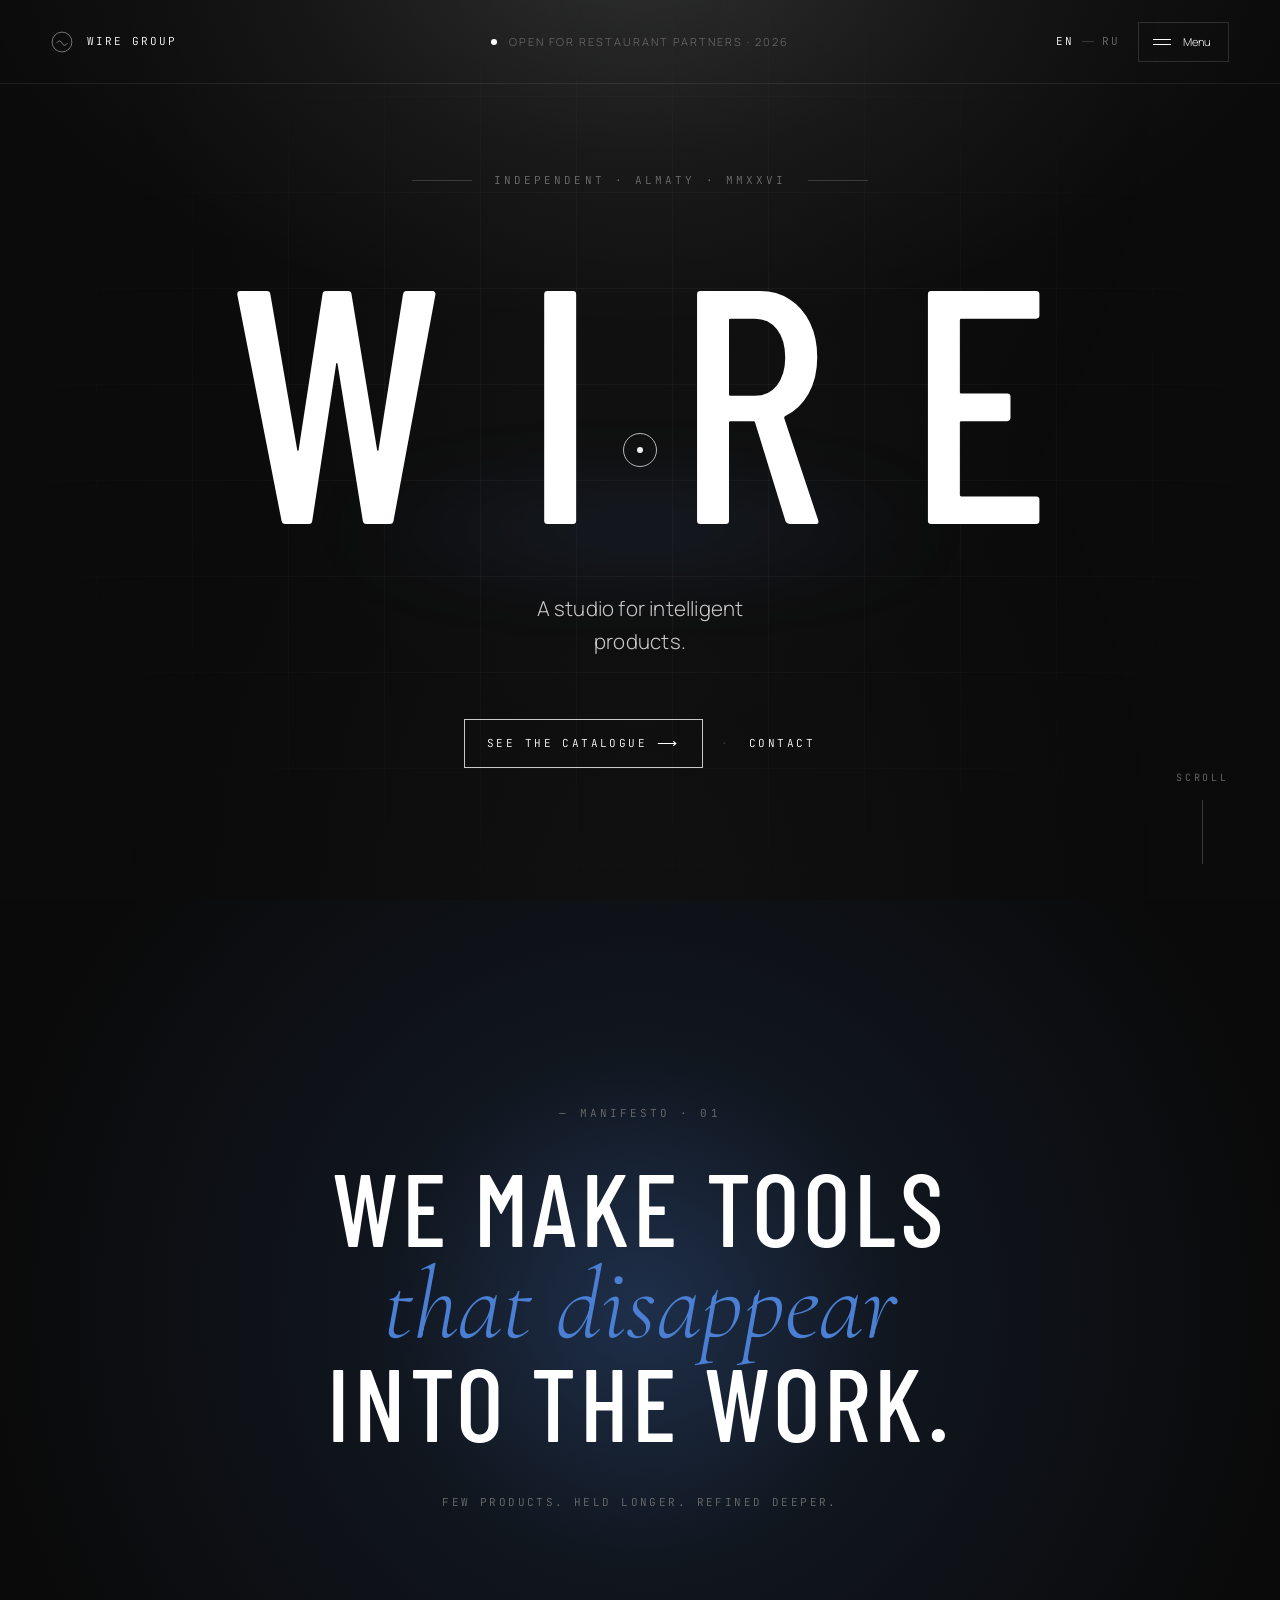
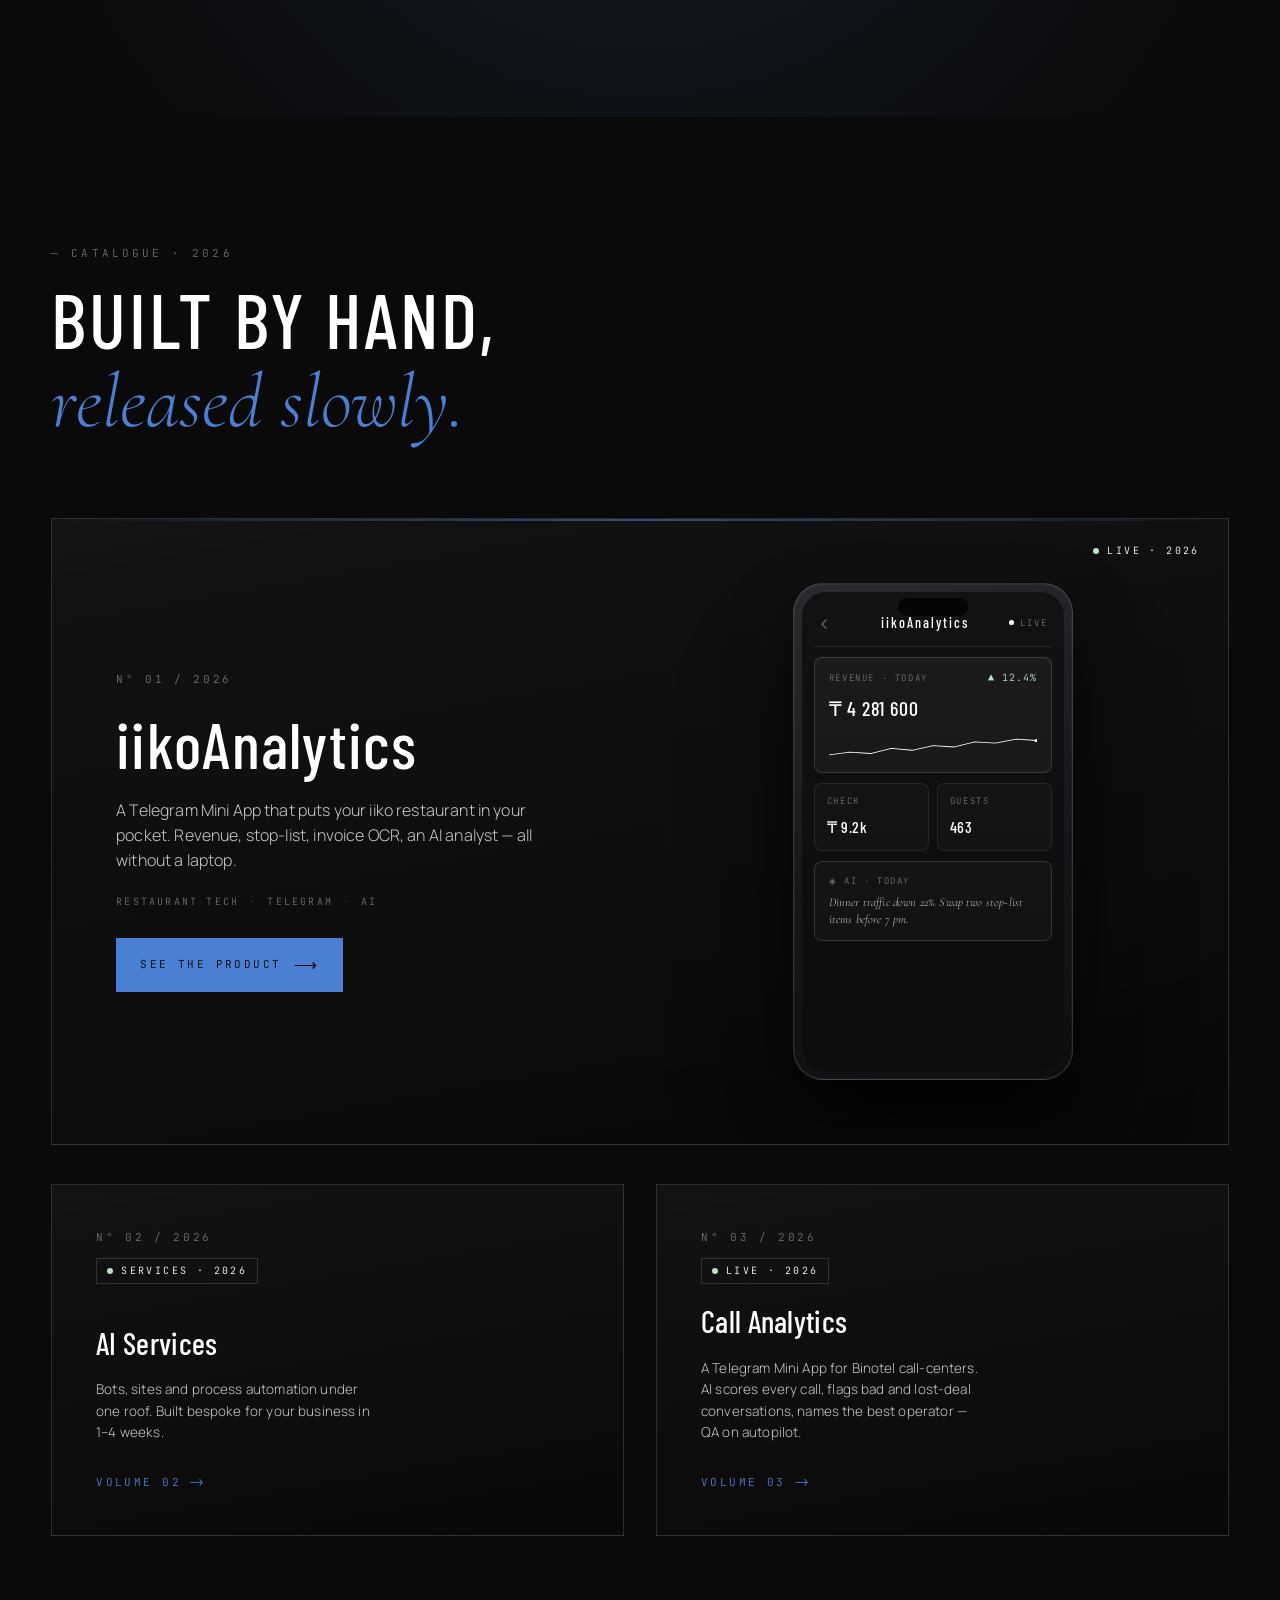
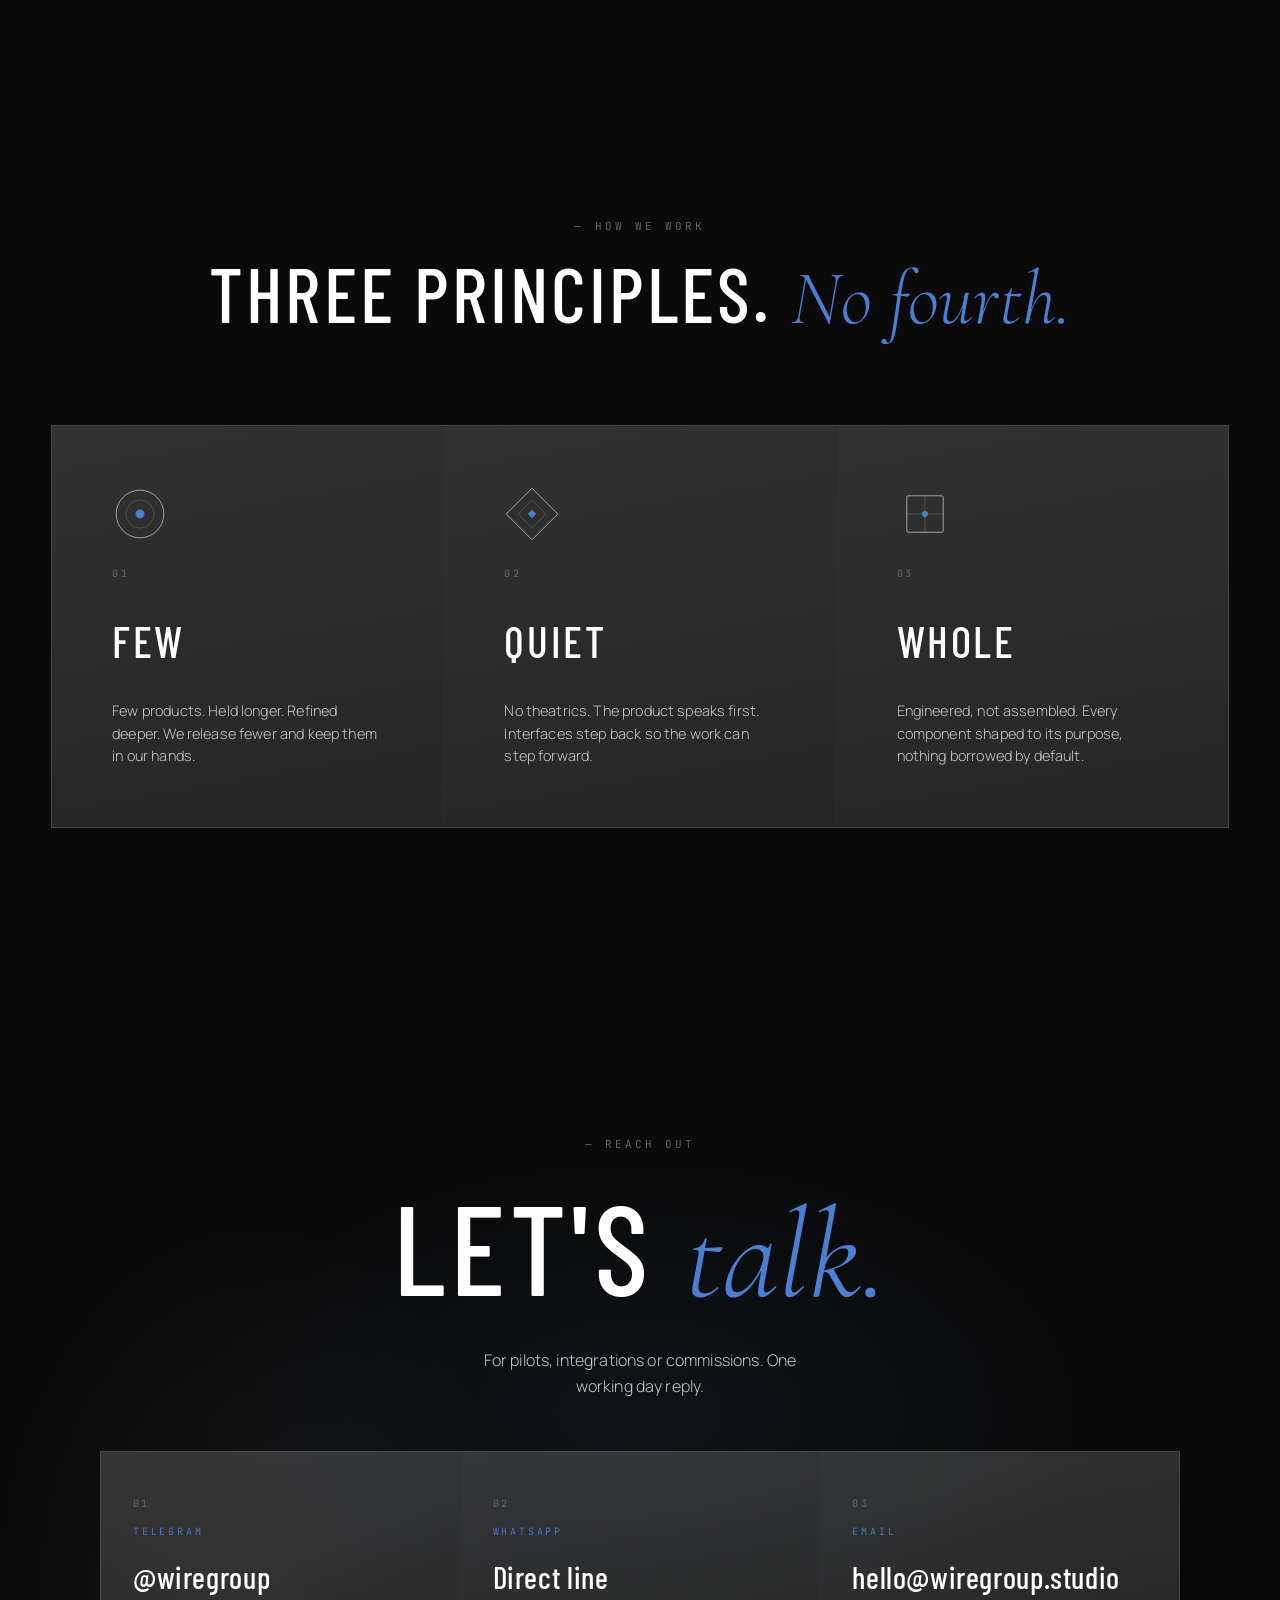
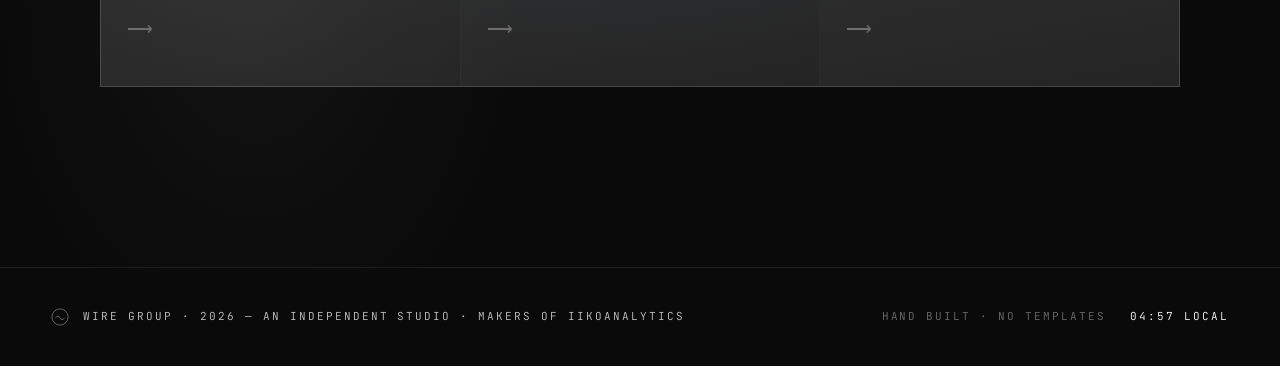
==== index.html @ cb64c936 "Initial commit: Wire Group static site" ====
<!DOCTYPE html>
<html lang="en" data-lang="en">
<head>
<meta charset="UTF-8" />
<meta name="viewport" content="width=device-width, initial-scale=1.0" />
<title>Wire Group — iikoAnalytics · Restaurant Intelligence in Telegram</title>
<meta name="description" content="iikoAnalytics by Wire Group — a Telegram Mini App that puts your iiko restaurant analytics in your pocket. Revenue, average check, stop-list, invoice OCR, and an AI analyst — without a laptop." />
<link rel="preconnect" href="https://fonts.googleapis.com" />
<link rel="preconnect" href="https://fonts.gstatic.com" crossorigin />
<link href="https://fonts.googleapis.com/css2?family=Barlow+Condensed:wght@300;400;500;600&family=Cormorant+Garamond:ital,wght@0,300;0,400;1,300;1,400&family=Manrope:wght@200;300;400;500;600&family=JetBrains+Mono:wght@300;400&display=swap" rel="stylesheet" />
<link rel="stylesheet" href="style.css" />
</head>
<body class="page-home">

<!-- Custom cursor -->
<div class="cursor-ring" id="cursorRing" aria-hidden="true"></div>
<div class="cursor-dot" id="cursorDot" aria-hidden="true"></div>

<!-- Top bar -->
<header class="topbar">
  <a href="#hero" class="topbar-mark" data-cursor="link" aria-label="Wire Group home">
    <span class="topbar-mark-symbol">
      <svg viewBox="0 0 40 40" aria-hidden="true">
        <circle cx="20" cy="20" r="18" />
        <path d="M10 22 Q 16 14 20 22 T 30 22" />
      </svg>
    </span>
    <span class="topbar-mark-text">WIRE&nbsp;GROUP</span>
  </a>

  <nav class="topbar-nav">
    <span class="topbar-nav-status">
      <span class="topbar-dot"></span>
      <span data-i18n="status">Available for select work · 2026</span>
    </span>
  </nav>

  <div class="topbar-actions">
    <button class="lang-toggle" id="langToggle" data-cursor="link" aria-label="Toggle language">
      <span class="lang-current">EN</span>
      <span class="lang-divider"></span>
      <span class="lang-other">RU</span>
    </button>
    <button class="menu-button" id="menuOpen" data-cursor="link" aria-label="Open menu">
      <span class="menu-button-lines"><span></span><span></span></span>
      <span class="menu-button-label" data-i18n="menu">Menu</span>
    </button>
  </div>
</header>

<!-- Menu overlay -->
<div class="menu" id="menu" aria-hidden="true">
  <div class="menu-inner">
    <div class="menu-top">
      <span class="menu-eyebrow" data-i18n="menu-eyebrow">Navigation — Wire Group</span>
      <button class="menu-close" id="menuClose" data-cursor="link" aria-label="Close menu">
        <span class="menu-close-x"><span></span><span></span></span>
        <span data-i18n="close">Close</span>
      </button>
    </div>

    <nav class="menu-list">
      <a href="#hero" class="menu-item" data-cursor="link" data-menu-link>
        <span class="menu-index">01</span>
        <span class="menu-label" data-i18n="nav-home">Home</span>
        <span class="menu-arrow">→</span>
      </a>
      <a href="#catalogue" class="menu-item" data-cursor="link" data-menu-link>
        <span class="menu-index">02</span>
        <span class="menu-label" data-i18n="nav-catalog">Catalogue</span>
        <span class="menu-arrow">→</span>
      </a>
      <a href="#contact" class="menu-item" data-cursor="link" data-menu-link>
        <span class="menu-index">03</span>
        <span class="menu-label" data-i18n="nav-contact">Contact</span>
        <span class="menu-arrow">→</span>
      </a>
    </nav>

    <div class="menu-foot">
      <div class="menu-foot-block">
        <span class="menu-foot-label" data-i18n="direct">Direct</span>
        <a href="mailto:hello@wiregroup.studio" data-cursor="link">hello@wiregroup.studio</a>
      </div>
      <div class="menu-foot-block">
        <span class="menu-foot-label" data-i18n="channels">Channels</span>
        <div class="menu-foot-links">
          <a href="https://t.me/wiregroup" target="_blank" rel="noopener" data-cursor="link">Telegram</a>
          <a href="https://wa.me/00000000000" target="_blank" rel="noopener" data-cursor="link">WhatsApp</a>
        </div>
      </div>
      <div class="menu-foot-block">
        <span class="menu-foot-label" data-i18n="meridian">Meridian</span>
        <span class="menu-clock" id="menuClock">— : — : —</span>
      </div>
    </div>
  </div>
</div>

<main>

<!-- ========== HERO — brand statement, minimal ========== -->
<section class="brand-hero" id="hero">
  <div class="hero-atmosphere" aria-hidden="true"></div>
  <div class="hero-grid-overlay" aria-hidden="true"></div>

  <div class="brand-hero-inner">
    <span class="brand-eyebrow mono">
      <span class="brand-eyebrow-rule"></span>
      <span data-i18n="brand-eyebrow">Independent · Almaty · MMXXVI</span>
      <span class="brand-eyebrow-rule"></span>
    </span>

    <div class="brand-wordmark-stage" id="brandStage">
      <h1 class="brand-wordmark">
        <span class="letter">W</span><span class="letter">I</span><span class="letter">R</span><span class="letter">E</span>
      </h1>
    </div>

    <p class="brand-tagline" data-i18n="brand-tagline">
      <span class="serif-italic">A studio</span> for intelligent products.
    </p>

    <div class="brand-meta mono">
      <a href="#catalogue" class="brand-meta-cta" data-cursor="link" data-menu-link>
        <span data-i18n="brand-cta-1">See the catalogue</span>
        <span class="brand-cta-arrow">⟶</span>
      </a>
      <span class="brand-meta-sep">·</span>
      <a href="#contact" class="brand-meta-cta secondary" data-cursor="link" data-menu-link>
        <span data-i18n="brand-cta-2">Contact</span>
      </a>
    </div>
  </div>

  <a href="#manifesto" class="scroll-cue" data-cursor="link" data-menu-link>
    <span class="scroll-cue-text" data-i18n="scroll">Scroll</span>
    <span class="scroll-cue-line"><span></span></span>
  </a>
</section>

<!-- ========== MANIFESTO — big statement with cream accent ========== -->
<section class="manifesto" id="manifesto">
  <div class="manifesto-bg" aria-hidden="true">
    <svg class="manifesto-orb" viewBox="0 0 600 600" preserveAspectRatio="xMidYMid slice">
      <defs>
        <radialGradient id="orbGrad" cx="50%" cy="50%" r="50%">
          <stop offset="0%" stop-color="#4A7FD4" stop-opacity="0.32"/>
          <stop offset="40%" stop-color="#4A7FD4" stop-opacity="0.10"/>
          <stop offset="100%" stop-color="#4A7FD4" stop-opacity="0"/>
        </radialGradient>
      </defs>
      <circle cx="300" cy="300" r="280" fill="url(#orbGrad)"/>
    </svg>
  </div>

  <div class="manifesto-inner">
    <span class="kicker mono" data-i18n="manifesto-kicker">— Manifesto · 01</span>
    <h2 class="manifesto-headline">
      <span data-i18n="manifesto-1">We make tools</span>
      <span class="serif-italic accent" data-i18n="manifesto-2">that disappear</span>
      <span data-i18n="manifesto-3">into the work.</span>
    </h2>
    <p class="manifesto-foot mono">
      <span data-i18n="manifesto-foot">Few products. Held longer. Refined deeper.</span>
    </p>
  </div>
</section>

<!-- ========== CATALOGUE — visual product tile ========== -->
<section class="catalogue-brand" id="catalogue">
  <div class="catalogue-brand-head">
    <span class="kicker mono" data-i18n="catalogue-kicker">— Catalogue · 2026</span>
    <h2 class="catalogue-brand-title">
      <span data-i18n="catalogue-title-1">Built by hand,</span>
      <span class="serif-italic" data-i18n="catalogue-title-2">released slowly.</span>
    </h2>
  </div>

  <!-- Primary tile: iikoAnalytics -->
  <a href="iikoanalytics.html" class="tile tile-primary" data-cursor="view">
    <div class="tile-inner">
      <div class="tile-text">
        <span class="tile-index mono">N° 01 / 2026</span>
        <h3 class="tile-name">iikoAnalytics</h3>
        <p class="tile-desc" data-i18n="tile-1-desc">A Telegram Mini App that puts your iiko restaurant in your pocket. Revenue, stop-list, invoice OCR, an AI analyst — all without a laptop.</p>
        <div class="tile-tags mono">
          <span>RESTAURANT TECH</span>
          <span class="dot-sep">·</span>
          <span>TELEGRAM</span>
          <span class="dot-sep">·</span>
          <span>AI</span>
        </div>
        <span class="tile-cta">
          <span data-i18n="tile-cta">See the product</span>
          <span class="tile-arrow">⟶</span>
        </span>
      </div>

      <div class="tile-visual">
        <div class="phone phone-compact">
          <div class="phone-notch" aria-hidden="true"></div>
          <div class="phone-screen">
            <div class="ph-header">
              <span class="ph-back" aria-hidden="true">‹</span>
              <span class="ph-title">iikoAnalytics</span>
              <span class="ph-live"><span class="ph-live-dot"></span> live</span>
            </div>
            <div class="ph-card primary">
              <div class="ph-card-head">
                <span class="ph-card-label">Revenue · today</span>
                <span class="ph-delta up">▲ 12.4%</span>
              </div>
              <div class="ph-card-value">₸ 4 281 600</div>
              <svg class="ph-spark" viewBox="0 0 200 40" preserveAspectRatio="none" aria-hidden="true">
                <polyline points="0,32 20,28 40,30 60,22 80,25 100,18 120,20 140,12 160,14 180,8 200,10" />
                <circle cx="200" cy="10" r="2.5" class="ph-spark-dot" />
              </svg>
            </div>
            <div class="ph-row">
              <div class="ph-card small">
                <span class="ph-card-label">Check</span>
                <span class="ph-card-value">₸ 9.2k</span>
              </div>
              <div class="ph-card small">
                <span class="ph-card-label">Guests</span>
                <span class="ph-card-value">463</span>
              </div>
            </div>
            <div class="ph-card ai">
              <div class="ph-card-head">
                <span class="ph-card-label">◈ AI · today</span>
              </div>
              <p class="ph-ai-text">Dinner traffic down 22%. Swap two stop-list items before 7 pm.</p>
            </div>
          </div>
        </div>
      </div>
    </div>
    <span class="tile-status"><span class="tile-status-dot"></span> Live · 2026</span>
  </a>

  <!-- Secondary tiles -->
  <div class="tile-row">
    <a href="ai-services.html" class="tile tile-placeholder tile-live" data-cursor="view">
      <span class="tile-index mono">N° 02 / 2026</span>
      <span class="tile-soon mono live" data-i18n="card-2-badge">Services · 2026</span>
      <h3 class="tile-name-sm" data-i18n="card-2-name">AI Services</h3>
      <p class="tile-desc-sm" data-i18n="card-2-desc">Bots, sites and process automation under one roof. Built bespoke for your business in 1–4 weeks.</p>
      <span class="tile-cta-sm mono">
        <span data-i18n="card-2-arrow">Volume 02 ⟶</span>
      </span>
    </a>
    <a href="call-analytics.html" class="tile tile-placeholder tile-live" data-cursor="view">
      <span class="tile-index mono">N° 03 / 2026</span>
      <span class="tile-soon mono live">Live · 2026</span>
      <h3 class="tile-name-sm">Call Analytics</h3>
      <p class="tile-desc-sm">A Telegram Mini App for Binotel call-centers. AI scores every call, flags bad and lost-deal conversations, names the best operator — QA on autopilot.</p>
      <span class="tile-cta-sm mono">
        <span>Volume 03 ⟶</span>
      </span>
    </a>
  </div>
</section>

<!-- ========== APPROACH — 3 big blocks ========== -->
<section class="approach" id="approach">
  <div class="approach-head">
    <span class="kicker mono" data-i18n="approach-kicker">— How we work</span>
    <h2 class="approach-title">
      <span data-i18n="approach-title-1">Three principles.</span>
      <span class="serif-italic accent" data-i18n="approach-title-2">No fourth.</span>
    </h2>
  </div>

  <div class="approach-grid">
    <article class="principle">
      <svg class="principle-glyph" viewBox="0 0 80 80" aria-hidden="true">
        <circle cx="40" cy="40" r="34" />
        <circle cx="40" cy="40" r="20" class="thin" />
        <circle cx="40" cy="40" r="6" class="solid" />
      </svg>
      <span class="principle-num mono">01</span>
      <h3 data-i18n="p1-name">Few</h3>
      <p data-i18n="p1-body">Few products. Held longer. Refined deeper. We release fewer and keep them in our hands.</p>
    </article>

    <article class="principle">
      <svg class="principle-glyph" viewBox="0 0 80 80" aria-hidden="true">
        <rect x="14" y="14" width="52" height="52" transform="rotate(45 40 40)" />
        <rect x="26" y="26" width="28" height="28" transform="rotate(45 40 40)" class="thin" />
        <rect x="36" y="36" width="8" height="8" transform="rotate(45 40 40)" class="solid" />
      </svg>
      <span class="principle-num mono">02</span>
      <h3 data-i18n="p2-name">Quiet</h3>
      <p data-i18n="p2-body">No theatrics. The product speaks first. Interfaces step back so the work can step forward.</p>
    </article>

    <article class="principle">
      <svg class="principle-glyph" viewBox="0 0 80 80" aria-hidden="true">
        <rect x="14" y="14" width="52" height="52" rx="2" />
        <line x1="14" y1="40" x2="66" y2="40" class="thin" />
        <line x1="40" y1="14" x2="40" y2="66" class="thin" />
        <circle cx="40" cy="40" r="4" class="solid" />
      </svg>
      <span class="principle-num mono">03</span>
      <h3 data-i18n="p3-name">Whole</h3>
      <p data-i18n="p3-body">Engineered, not assembled. Every component shaped to its purpose, nothing borrowed by default.</p>
    </article>
  </div>
</section>

<!-- ========== CONTACT — bold pillars ========== -->
<section class="contact-brand" id="contact">
  <div class="contact-brand-bg" aria-hidden="true"></div>

  <div class="contact-brand-inner">
    <span class="kicker mono" data-i18n="contact-brand-kicker">— Reach out</span>
    <h2 class="contact-brand-title">
      <span data-i18n="contact-brand-title-1">Let's</span>
      <span class="serif-italic accent" data-i18n="contact-brand-title-2">talk.</span>
    </h2>
    <p class="contact-brand-sub" data-i18n="contact-brand-sub">For pilots, integrations or commissions. One working day reply.</p>

    <div class="pillars">
      <a href="https://t.me/wiregroup" target="_blank" rel="noopener" class="pillar" data-cursor="link">
        <span class="pillar-num mono">01</span>
        <span class="pillar-label mono">Telegram</span>
        <span class="pillar-handle">@wiregroup</span>
        <span class="pillar-icon">⟶</span>
      </a>
      <a href="https://wa.me/00000000000" target="_blank" rel="noopener" class="pillar" data-cursor="link">
        <span class="pillar-num mono">02</span>
        <span class="pillar-label mono">WhatsApp</span>
        <span class="pillar-handle" data-i18n="pillar-direct">Direct line</span>
        <span class="pillar-icon">⟶</span>
      </a>
      <a href="mailto:hello@wiregroup.studio" class="pillar" data-cursor="link">
        <span class="pillar-num mono">03</span>
        <span class="pillar-label mono">Email</span>
        <span class="pillar-handle">hello@wiregroup.studio</span>
        <span class="pillar-icon">⟶</span>
      </a>
    </div>
  </div>
</section>


<footer class="footer">
  <div class="footer-mark">
    <span class="footer-mark-symbol">
      <svg viewBox="0 0 40 40" aria-hidden="true">
        <circle cx="20" cy="20" r="18" />
        <path d="M10 22 Q 16 14 20 22 T 30 22" />
      </svg>
    </span>
    <span>WIRE GROUP · 2026 — <span data-i18n="footer-note">An independent studio</span></span>
  </div>
  <div class="footer-right">
    <span data-i18n="footer-build">Hand built · No templates</span>
    <span class="footer-time" id="footerTime">— : —</span>
  </div>
</footer>

</main>

<script src="main.js"></script>

</body>
</html>
---- style.css ----
/* =============================================================
   WIRE GROUP — luxury dark studio site
   Palette  : graphite black, platinum silver
   Type     : Italiana (display) · Cormorant Garamond (italic)
              Manrope (body) · JetBrains Mono (numeric)
   ============================================================= */

:root {
  /* Bugatti palette per design brief */
  --black:        #0A0A0A;             /* main background */
  --black-deep:   #050505;             /* preloader / menu */
  --black-soft:   #141414;             /* cards */
  --silver:       #C8C8C8;             /* text */
  --silver-bright:#FFFFFF;             /* headlines only */
  --silver-mute:  #6e6e6e;
  --silver-dim:   #3a3a3a;
  --blue:         #4A7FD4;             /* Bugatti Blue accent / glow */
  --blue-deep:    #1B3A6B;             /* Bugatti Blue deep */
  --blue-soft:    rgba(74, 127, 212, 0.18);
  /* Backwards-compat aliases — cream → blue */
  --cream:        var(--blue);
  --cream-soft:   var(--blue-soft);
  --hairline:     rgba(200, 200, 200, 0.10);
  --hairline-2:   rgba(200, 200, 200, 0.18);
  --glow:         rgba(255, 255, 255, 0.06);

  --font-display: "Barlow Condensed", "Helvetica Neue", sans-serif;
  --font-serif:   "Cormorant Garamond", serif;
  --font-body:    "Manrope", "Helvetica Neue", sans-serif;
  --font-mono:    "JetBrains Mono", ui-monospace, monospace;

  --ease-out:     cubic-bezier(.22, .61, .36, 1);
  --ease-in-out:  cubic-bezier(.65, 0, .35, 1);

  --max:          1480px;
  --gutter:       clamp(20px, 4vw, 56px);
}

/* ---------- reset ---------- */
*, *::before, *::after { box-sizing: border-box; margin: 0; padding: 0; }
html { -webkit-font-smoothing: antialiased; -moz-osx-font-smoothing: grayscale; }
body {
  background: var(--black);
  color: var(--silver);
  font-family: var(--font-body);
  font-weight: 300;
  font-size: 15px;
  line-height: 1.6;
  letter-spacing: 0.01em;
  overflow-x: hidden;
  cursor: none;
}
img, svg { display: block; max-width: 100%; }
button { background: none; border: 0; color: inherit; font: inherit; cursor: none; }
a { color: inherit; text-decoration: none; cursor: none; }
ul { list-style: none; }
::selection { background: var(--silver); color: var(--black); }

/* Background grain + vignette */
body::before {
  content: "";
  position: fixed; inset: 0; pointer-events: none; z-index: 2;
  background-image: radial-gradient(ellipse at 50% 0%, rgba(200,205,210,0.04), transparent 60%),
                    radial-gradient(ellipse at 50% 100%, rgba(200,205,210,0.03), transparent 60%);
}
body::after {
  content: "";
  position: fixed; inset: 0; pointer-events: none; z-index: 3;
  opacity: 0.06;
  background-image: url("data:image/svg+xml;utf8,<svg xmlns='http://www.w3.org/2000/svg' width='220' height='220'><filter id='n'><feTurbulence type='fractalNoise' baseFrequency='0.85' numOctaves='2' stitchTiles='stitch'/><feColorMatrix values='0 0 0 0 0.85  0 0 0 0 0.85  0 0 0 0 0.85  0 0 0 1 0'/></filter><rect width='100%25' height='100%25' filter='url(%23n)'/></svg>");
  mix-blend-mode: overlay;
}

/* =============================================================
   Page entrance transition
   ============================================================= */
/* No loading screen — the page fades in cleanly while the hero
   reveals stage in. This subtle fade is the "transition" into the site. */
body {
  opacity: 0;
  transition: opacity 0.8s var(--ease-out);
}
body.is-ready {
  opacity: 1;
}

/* =============================================================
   Custom cursor
   ============================================================= */
.cursor-dot, .cursor-ring {
  position: fixed; top: 0; left: 0;
  pointer-events: none; z-index: 9000;
  transform: translate3d(-50%, -50%, 0);
  mix-blend-mode: difference;
}
.cursor-dot {
  width: 6px; height: 6px;
  background: var(--silver-bright);
  border-radius: 50%;
}
.cursor-ring {
  width: 34px; height: 34px;
  border: 1px solid var(--silver);
  border-radius: 50%;
  transition: width 0.5s var(--ease-out), height 0.5s var(--ease-out),
              background 0.5s var(--ease-out), border-color 0.5s var(--ease-out);
}
body.cursor-hover .cursor-ring {
  width: 62px; height: 62px;
  border-color: var(--silver-bright);
  background: rgba(232,235,239,0.08);
}
body.cursor-hover .cursor-dot { opacity: 0; }
body.cursor-view .cursor-ring {
  width: 88px; height: 88px;
  border-color: var(--silver-bright);
}
@media (max-width: 900px) {
  body { cursor: auto; }
  button, a { cursor: pointer; }
  .cursor-dot, .cursor-ring { display: none; }
}

/* =============================================================
   Top bar
   ============================================================= */
.topbar {
  position: fixed; top: 0; left: 0; right: 0; z-index: 80;
  display: grid; grid-template-columns: 1fr auto 1fr;
  align-items: center;
  padding: 22px var(--gutter);
  font-size: 11px;
  letter-spacing: 0.18em;
  text-transform: uppercase;
}
.topbar::after {
  content: ""; position: absolute; left: 0; right: 0; bottom: 0;
  height: 1px; background: var(--hairline);
}
.topbar-mark { display: flex; align-items: center; gap: 14px; color: var(--silver-bright); }
.topbar-mark-symbol { width: 22px; height: 22px; }
.topbar-mark-symbol svg { width: 100%; height: 100%; fill: none; stroke: var(--silver); stroke-width: 1; }
.topbar-mark-text { font-family: var(--font-mono); font-size: 11px; }
.topbar-nav { justify-self: center; }
.topbar-nav-status { display: flex; align-items: center; gap: 12px; color: var(--silver-mute); }
.topbar-dot {
  width: 6px; height: 6px; border-radius: 50%;
  background: var(--silver-bright);
  box-shadow: 0 0 0 0 rgba(232,235,239,0.6);
  animation: pulse 2.6s infinite;
}
@keyframes pulse {
  0%   { box-shadow: 0 0 0 0   rgba(232,235,239,0.5); }
  70%  { box-shadow: 0 0 0 10px rgba(232,235,239,0);   }
  100% { box-shadow: 0 0 0 0   rgba(232,235,239,0);   }
}
.topbar-actions { justify-self: end; display: flex; align-items: center; gap: 18px; }

.lang-toggle {
  display: inline-flex; align-items: center; gap: 8px;
  font-family: var(--font-mono);
  font-size: 11px; letter-spacing: 0.18em;
  color: var(--silver-mute);
}
.lang-toggle .lang-current { color: var(--silver-bright); }
.lang-toggle .lang-divider {
  width: 12px; height: 1px; background: var(--silver-dim);
}
.lang-toggle:hover .lang-other { color: var(--silver-bright); }

.menu-button {
  display: inline-flex; align-items: center; gap: 12px;
  padding: 10px 18px 10px 14px;
  border: 1px solid var(--hairline-2);
  transition: border-color 0.4s var(--ease-out), background 0.4s var(--ease-out);
}
.menu-button:hover { border-color: var(--silver-bright); background: rgba(232,235,239,0.04); }
.menu-button-lines { display: inline-flex; flex-direction: column; gap: 4px; }
.menu-button-lines span {
  display: block; width: 18px; height: 1px; background: var(--silver-bright);
  transition: transform 0.4s var(--ease-out);
}
.menu-button:hover .menu-button-lines span:first-child { transform: translateX(-3px); }
.menu-button:hover .menu-button-lines span:last-child  { transform: translateX(3px); }
.menu-button-label { color: var(--silver-bright); }

/* =============================================================
   Menu overlay
   ============================================================= */
.menu {
  position: fixed; inset: 0; z-index: 200;
  background: var(--black-deep);
  pointer-events: none;
  clip-path: inset(0 0 100% 0);
  transition: clip-path 0.9s var(--ease-in-out);
}
.menu.is-open {
  pointer-events: auto;
  clip-path: inset(0 0 0 0);
}
.menu-inner {
  position: relative; height: 100%;
  display: grid;
  grid-template-rows: auto 1fr auto;
  padding: 28px var(--gutter) 36px;
}
.menu-inner::before, .menu-inner::after {
  content: ""; position: absolute;
  background: radial-gradient(ellipse at center, rgba(232,235,239,0.05), transparent 60%);
  pointer-events: none;
}
.menu-inner::before { top: -200px; left: -200px; width: 600px; height: 600px; }
.menu-inner::after  { bottom: -200px; right: -200px; width: 700px; height: 700px; }

.menu-top {
  display: flex; align-items: center; justify-content: space-between;
  font-size: 11px; letter-spacing: 0.2em; text-transform: uppercase;
  color: var(--silver-mute);
  padding-bottom: 24px;
  border-bottom: 1px solid var(--hairline);
}
.menu-eyebrow { font-family: var(--font-mono); }
.menu-close { display: inline-flex; align-items: center; gap: 12px; color: var(--silver-bright); }
.menu-close-x { position: relative; width: 18px; height: 18px; display: inline-block; }
.menu-close-x span {
  position: absolute; top: 50%; left: 0; width: 100%; height: 1px;
  background: var(--silver-bright);
}
.menu-close-x span:first-child  { transform: rotate(45deg); }
.menu-close-x span:last-child   { transform: rotate(-45deg); }

.menu-list {
  display: flex; flex-direction: column; justify-content: center;
  gap: clamp(10px, 1.6vw, 18px);
  padding: 60px 0;
}
.menu-item {
  display: grid;
  grid-template-columns: 80px 1fr auto;
  align-items: baseline;
  gap: 32px;
  font-family: var(--font-display);
  font-size: clamp(48px, 9vw, 132px);
  line-height: 0.95;
  color: var(--silver-bright);
  padding: 18px 0;
  border-top: 1px solid var(--hairline);
  position: relative;
  overflow: hidden;
  transform: translateY(40px);
  opacity: 0;
  transition: padding-left 0.5s var(--ease-out), color 0.5s var(--ease-out);
}
.menu-item:last-child { border-bottom: 1px solid var(--hairline); }
.menu.is-open .menu-item {
  animation: menuItemIn 1s var(--ease-out) forwards;
}
.menu.is-open .menu-item:nth-child(1) { animation-delay: 0.30s; }
.menu.is-open .menu-item:nth-child(2) { animation-delay: 0.42s; }
.menu.is-open .menu-item:nth-child(3) { animation-delay: 0.54s; }
.menu.is-open .menu-item:nth-child(4) { animation-delay: 0.66s; }
@keyframes menuItemIn { to { transform: translateY(0); opacity: 1; } }

.menu-item:hover { padding-left: 32px; color: var(--silver-bright); }
.menu-item::before {
  content: ""; position: absolute; left: 0; top: 0; bottom: 0;
  width: 4px; background: var(--silver-bright);
  transform: scaleY(0); transform-origin: top;
  transition: transform 0.6s var(--ease-out);
}
.menu-item:hover::before { transform: scaleY(1); }

.menu-index {
  font-family: var(--font-mono);
  font-size: 12px;
  letter-spacing: 0.18em;
  color: var(--silver-mute);
  align-self: center;
}
.menu-label {
  font-style: normal;
  letter-spacing: -0.01em;
}
.menu-arrow {
  font-family: var(--font-body);
  font-size: 18px;
  color: var(--silver-mute);
  transform: translateX(-12px);
  opacity: 0;
  transition: transform 0.5s var(--ease-out), opacity 0.5s var(--ease-out);
  align-self: center;
}
.menu-item:hover .menu-arrow { transform: translateX(0); opacity: 1; color: var(--silver-bright); }

.menu-foot {
  display: grid;
  grid-template-columns: repeat(3, 1fr);
  gap: var(--gutter);
  padding-top: 28px;
  border-top: 1px solid var(--hairline);
  font-size: 12px;
  letter-spacing: 0.06em;
}
.menu-foot-block { display: flex; flex-direction: column; gap: 6px; }
.menu-foot-label {
  font-family: var(--font-mono);
  font-size: 10px; letter-spacing: 0.22em; text-transform: uppercase;
  color: var(--silver-mute);
}
.menu-foot-block a { color: var(--silver-bright); transition: color 0.3s; }
.menu-foot-links { display: flex; gap: 18px; }
.menu-clock { font-family: var(--font-mono); color: var(--silver-bright); }

/* =============================================================
   Hero
   ============================================================= */
.hero {
  position: relative;
  min-height: 100vh;
  padding: 0 var(--gutter);
  display: grid;
  align-content: center;
  overflow: hidden;
}
/* Atmosphere — calm replacement for canvas wires */
.hero-atmosphere {
  position: absolute; inset: 0;
  z-index: 0;
  pointer-events: none;
  overflow: hidden;
}
.hero-atmosphere::before {
  content: "";
  position: absolute; inset: 0;
  background: radial-gradient(ellipse 70% 55% at 50% -5%,
                rgba(240, 242, 245, 0.12),
                rgba(240, 242, 245, 0.04) 40%,
                transparent 75%);
}
.hero-atmosphere::after {
  content: "";
  position: absolute; top: -10%; bottom: -10%; width: 40%;
  left: -40%;
  background: linear-gradient(110deg,
                transparent 35%,
                rgba(240, 242, 245, 0.05) 50%,
                transparent 65%);
  animation: heroSheen 28s linear infinite;
}
@keyframes heroSheen {
  0%   { left: -50%; }
  100% { left: 110%; }
}
.hero-grid-overlay {
  position: absolute; inset: 0;
  z-index: 0;
  pointer-events: none;
  background-image:
    linear-gradient(to right, rgba(212, 216, 221, 0.045) 1px, transparent 1px),
    linear-gradient(to bottom, rgba(212, 216, 221, 0.045) 1px, transparent 1px);
  background-size: 96px 96px;
  -webkit-mask-image: radial-gradient(ellipse at center, black 28%, transparent 78%);
          mask-image: radial-gradient(ellipse at center, black 28%, transparent 78%);
}
.hero-frame {
  position: absolute;
  top: 88px;
  left: var(--gutter);
  right: var(--gutter);
  bottom: 28px;
  pointer-events: none;
  z-index: 1;
}
.frame-corner {
  position: absolute;
  width: 28px; height: 28px;
  border: 1px solid var(--silver);
  opacity: 0.7;
}
.frame-corner.tl { top: 0; left: 0; border-right: 0; border-bottom: 0; }
.frame-corner.tr { top: 0; right: 0; border-left: 0; border-bottom: 0; }
.frame-corner.bl { bottom: 0; left: 0; border-right: 0; border-top: 0; }
.frame-corner.br { bottom: 0; right: 0; border-left: 0; border-top: 0; }

.hero-grid {
  position: relative;
  z-index: 2;
  max-width: var(--max);
  margin: 0 auto;
  width: 100%;
  text-align: center;
  padding: 100px 0 80px;
  display: flex; flex-direction: column;
  align-items: center;
  gap: clamp(28px, 4vw, 48px);
}

.hero-eyebrow {
  display: inline-flex; align-items: center; gap: 24px;
  font-family: var(--font-mono);
  font-size: 11px;
  letter-spacing: 0.28em;
  text-transform: uppercase;
  color: var(--silver-mute);
}
.hero-eyebrow .line {
  display: block; width: 60px; height: 1px; background: var(--silver-dim);
}
.eyebrow-text span { color: var(--silver); }

.logo-stage {
  position: relative;
  width: 100%;
  min-height: clamp(120px, 18vw, 240px);
  display: flex; align-items: center; justify-content: center;
}
.logo-variant {
  position: absolute; inset: 0;
  display: flex; align-items: center; justify-content: center; flex-direction: column;
  opacity: 0; pointer-events: none;
  transition: opacity 0.6s var(--ease-out);
}
.logo-variant.is-active { opacity: 1; pointer-events: auto; }

/* ---------- Wordmark (Cinzel, Bugatti language) ---------- */
.logo-wordmark {
  font-family: var(--font-display);
  font-weight: 500;
  font-size: clamp(44px, 10vw, 152px);
  line-height: 0.95;
  color: var(--silver-bright);
  letter-spacing: 0.18em;
  text-indent: 0.18em;     /* compensate visual centering of letter-spacing */
  display: flex; align-items: baseline; justify-content: center;
  white-space: nowrap;
}
.logo-wordmark .letter { display: inline-block; }
.logo-wordmark .logo-space { display: inline-block; width: 0.6em; }
.logo-wordmark.compact { font-size: clamp(20px, 2.4vw, 30px); letter-spacing: 0.34em; text-indent: 0.34em; margin-top: 14px; }
.logo-wordmark.plate   { font-size: clamp(36px, 6.4vw, 88px); letter-spacing: 0.22em; text-indent: 0.22em; }

/* ---------- Variant 01 — Manufacture wordmark ---------- */
.logo-manufacture {
  display: flex; flex-direction: column; align-items: center;
  gap: 22px;
}
.logo-line-top, .logo-line-bottom {
  display: flex; align-items: center; gap: 18px;
  font-family: var(--font-mono);
  font-size: 10px; letter-spacing: 0.32em; text-transform: uppercase;
  color: var(--silver-mute);
}
.logo-line-top .rule {
  display: inline-block;
  width: 56px; height: 1px;
  background: var(--silver-dim);
}
.logo-line-bottom .corner {
  display: inline-block;
  width: 14px; height: 14px;
  border: 1px solid var(--silver-dim);
}
.logo-line-bottom .corner.left  { border-right: 0; border-bottom: 0; }
.logo-line-bottom .corner.right { border-left: 0;  border-bottom: 0; }
.logo-line-bottom .kicker-sub {
  color: var(--silver);
  letter-spacing: 0.45em;
}

/* ---------- Variant 02 — Crest ---------- */
.logo-crest {
  display: flex; flex-direction: column; align-items: center;
  gap: 18px;
}
.crest-svg {
  width: clamp(132px, 14vw, 188px);
  height: auto;
}
.crest-svg ellipse {
  fill: none;
  stroke: var(--silver-bright);
  stroke-width: 0.6;
}
.crest-svg ellipse.thin,
.crest-svg path.thin {
  fill: none;
  stroke: var(--silver);
  stroke-width: 0.4;
  opacity: 0.55;
}
.crest-svg .monogram {
  font-family: var(--font-display);
  font-weight: 500;
  font-size: 58px;
  fill: var(--silver-bright);
  letter-spacing: 0.08em;
}
.crest-svg .arc-text {
  font-family: var(--font-mono);
  font-size: 9px;
  fill: var(--silver-mute);
  letter-spacing: 0.42em;
}
.crest-tagline {
  display: flex; align-items: center; gap: 16px;
  margin-top: 4px;
  font-family: var(--font-mono);
  font-size: 10px; letter-spacing: 0.34em; text-transform: uppercase;
  color: var(--silver-mute);
}
.crest-tagline .rule.short {
  display: inline-block;
  width: 32px; height: 1px;
  background: var(--silver-dim);
}
.crest-tagline .center { color: var(--silver); }

/* ---------- Variant 03 — Nameplate ---------- */
.logo-nameplate {
  display: flex; flex-direction: column; align-items: stretch;
  gap: 14px;
  width: min(880px, 100%);
}
.plate-row {
  display: flex; justify-content: space-between; align-items: center;
  font-family: var(--font-mono);
  font-size: 10px; letter-spacing: 0.30em; text-transform: uppercase;
  color: var(--silver-mute);
}
.plate-frame {
  position: relative;
  padding: clamp(28px, 4vw, 44px) clamp(30px, 5vw, 60px);
  border: 1px solid var(--hairline-2);
  display: flex; flex-direction: column; align-items: center;
  gap: 16px;
}
.plate-frame::before,
.plate-frame::after {
  content: "";
  position: absolute;
  left: 8px; right: 8px;
  height: 1px;
  background: var(--silver-dim);
  opacity: 0.6;
}
.plate-frame::before { top: 6px; }
.plate-frame::after  { bottom: 6px; }
.plate-frame .frame-corner {
  width: 18px; height: 18px;
  opacity: 1;
  border-color: var(--silver-bright);
}
.plate-rule {
  display: block;
  width: 140px; height: 1px;
  background: var(--silver-dim);
}
.plate-sub {
  font-family: var(--font-mono);
  font-size: 11px; letter-spacing: 0.42em; text-transform: uppercase;
  color: var(--silver);
}

.slogan-stage {
  position: relative;
  min-height: 32px;
  width: 100%;
  display: flex; justify-content: center;
}
.slogan {
  position: absolute;
  font-family: var(--font-serif);
  font-style: italic;
  font-weight: 300;
  font-size: clamp(16px, 1.4vw, 21px);
  letter-spacing: 0.04em;
  color: var(--silver);
  opacity: 0; transform: translateY(8px);
  transition: opacity 0.6s var(--ease-out), transform 0.6s var(--ease-out);
}
.slogan.is-active { opacity: 1; transform: translateY(0); position: relative; }

.hero-meta {
  display: grid;
  grid-template-columns: repeat(3, minmax(0, 1fr));
  gap: clamp(20px, 3vw, 40px);
  width: 100%;
  max-width: 900px;
  padding-top: 36px;
  border-top: 1px solid var(--hairline);
}
.hero-meta-row {
  display: flex; flex-direction: column; gap: 6px;
  font-family: var(--font-mono);
  font-size: 11px; letter-spacing: 0.16em;
  text-transform: uppercase;
}
.hero-meta-label { color: var(--silver-mute); }
.hero-meta-value { color: var(--silver-bright); font-family: var(--font-body); font-size: 13px; letter-spacing: 0.04em; text-transform: none; }

/* Variant switcher */
.variant-switcher {
  position: absolute;
  left: var(--gutter); bottom: 36px;
  display: flex; gap: 28px;
  z-index: 5;
}
.variant-group { display: flex; align-items: center; gap: 12px; }
.variant-label {
  font-family: var(--font-mono);
  font-size: 10px; letter-spacing: 0.22em; text-transform: uppercase;
  color: var(--silver-mute);
}
.variant-buttons { display: flex; gap: 6px; }
.variant-buttons button {
  font-family: var(--font-mono);
  font-size: 11px; letter-spacing: 0.1em;
  width: 32px; height: 32px;
  border: 1px solid var(--hairline-2);
  color: var(--silver-mute);
  transition: color 0.3s, border-color 0.3s, background 0.3s;
}
.variant-buttons button:hover { color: var(--silver-bright); border-color: var(--silver); }
.variant-buttons button.is-active { color: var(--black); background: var(--silver-bright); border-color: var(--silver-bright); }

/* Scroll cue */
.scroll-cue {
  position: absolute;
  right: var(--gutter); bottom: 36px;
  display: flex; flex-direction: column; align-items: center; gap: 14px;
  font-family: var(--font-mono);
  font-size: 10px; letter-spacing: 0.28em; text-transform: uppercase;
  color: var(--silver-mute);
  z-index: 5;
}
.scroll-cue-line {
  width: 1px; height: 64px;
  background: var(--silver-dim);
  position: relative; overflow: hidden;
}
.scroll-cue-line span {
  position: absolute; top: -50%; left: 0; right: 0; height: 50%;
  background: var(--silver-bright);
  animation: scrollDown 2.4s var(--ease-in-out) infinite;
}
@keyframes scrollDown {
  0%   { top: -50%; }
  100% { top: 100%; }
}

/* Initial reveal animations */
.reveal { opacity: 0; transform: translateY(20px); }
body.is-ready .reveal { animation: reveal 1.1s var(--ease-out) forwards; }
body.is-ready .hero-eyebrow.reveal      { animation-delay: 0.4s; }
body.is-ready .logo-stage               { animation: revealLogo 1.6s 0.6s var(--ease-out) forwards; opacity: 0; }
body.is-ready .slogan-stage             { animation: reveal 1.2s 1.5s var(--ease-out) forwards; opacity: 0; }
body.is-ready .hero-meta.reveal         { animation-delay: 1.8s; }
body.is-ready .variant-switcher.reveal  { animation-delay: 2.0s; }
body.is-ready .scroll-cue.reveal        { animation-delay: 2.1s; }

@keyframes reveal      { to { opacity: 1; transform: translateY(0); } }
@keyframes revealLogo  { from { opacity: 0; transform: translateY(20px); filter: blur(8px); }
                          to { opacity: 1; transform: translateY(0); filter: blur(0); } }

/* Letter stagger for active logo */
body.is-ready .logo-variant.is-active .letter {
  display: inline-block;
  opacity: 0; transform: translateY(40%);
  animation: letterIn 1.1s var(--ease-out) forwards;
}
body.is-ready .logo-variant.is-active .letter:nth-child(1)  { animation-delay: 0.80s; }
body.is-ready .logo-variant.is-active .letter:nth-child(2)  { animation-delay: 0.88s; }
body.is-ready .logo-variant.is-active .letter:nth-child(3)  { animation-delay: 0.96s; }
body.is-ready .logo-variant.is-active .letter:nth-child(4)  { animation-delay: 1.04s; }
body.is-ready .logo-variant.is-active .letter:nth-child(6)  { animation-delay: 1.16s; }
body.is-ready .logo-variant.is-active .letter:nth-child(7)  { animation-delay: 1.24s; }
body.is-ready .logo-variant.is-active .letter:nth-child(8)  { animation-delay: 1.32s; }
body.is-ready .logo-variant.is-active .letter:nth-child(9)  { animation-delay: 1.40s; }
body.is-ready .logo-variant.is-active .letter:nth-child(10) { animation-delay: 1.48s; }
@keyframes letterIn { to { opacity: 1; transform: translateY(0); } }

/* =============================================================
   Sections
   ============================================================= */
.section {
  position: relative;
  padding: clamp(80px, 12vw, 160px) var(--gutter);
  max-width: var(--max);
  margin: 0 auto;
}
.section-header {
  display: flex; align-items: center; gap: 22px;
  margin-bottom: clamp(48px, 7vw, 96px);
  font-family: var(--font-mono);
  font-size: 11px; letter-spacing: 0.22em; text-transform: uppercase;
  color: var(--silver-mute);
}
.section-index { color: var(--silver-bright); }
.section-title { color: var(--silver); }
.section-rule { flex: 1; height: 1px; background: var(--hairline-2); }

/* Philosophy */
.philosophy-grid {
  display: grid;
  grid-template-columns: 1.1fr 1fr;
  gap: clamp(40px, 7vw, 100px);
}
.philosophy-statement {
  font-family: var(--font-display);
  font-size: clamp(28px, 3.6vw, 52px);
  line-height: 1.2;
  letter-spacing: -0.005em;
  color: var(--silver-bright);
}
.principles {
  display: flex; flex-direction: column;
  gap: 36px;
}
.principles li {
  display: grid;
  grid-template-columns: 56px 1fr;
  gap: 24px;
  padding-bottom: 32px;
  border-bottom: 1px solid var(--hairline);
  position: relative;
  opacity: 0; transform: translateY(20px);
  transition: opacity 0.9s var(--ease-out), transform 0.9s var(--ease-out);
}
.principles li:last-child { border-bottom: 0; }
.principles li.is-in { opacity: 1; transform: translateY(0); }
.principle-number {
  font-family: var(--font-mono);
  font-size: 11px; letter-spacing: 0.18em;
  color: var(--silver-mute);
  padding-top: 4px;
}
.principles h3 {
  font-family: var(--font-display);
  font-weight: 400;
  font-size: 24px;
  letter-spacing: 0.01em;
  color: var(--silver-bright);
  margin-bottom: 12px;
}
.principles p {
  font-size: 14.5px;
  color: var(--silver);
  max-width: 38ch;
}

/* Work */
.work-feature {
  display: grid;
  grid-template-columns: 1fr 1.15fr;
  gap: clamp(40px, 6vw, 80px);
  align-items: center;
  margin-bottom: clamp(60px, 8vw, 120px);
}
.work-feature-meta { display: flex; flex-direction: column; gap: 28px; }
.work-tag {
  font-family: var(--font-mono);
  font-size: 11px; letter-spacing: 0.22em; text-transform: uppercase;
  color: var(--silver-mute);
}
.work-feature-name {
  font-family: var(--font-display);
  font-weight: 400;
  font-size: clamp(40px, 5vw, 76px);
  line-height: 1.05;
  color: var(--silver-bright);
  letter-spacing: -0.01em;
}
.work-feature-name .serif-italic {
  font-family: var(--font-serif);
  font-style: italic;
  font-weight: 300;
}
.work-feature-name .thin { font-weight: 200; margin: 0 0.2em; color: var(--silver); }
.work-feature-body {
  max-width: 46ch;
  font-size: 15px;
  color: var(--silver);
}

.link-arrow {
  display: inline-flex; align-items: center; gap: 14px;
  font-family: var(--font-mono);
  font-size: 11px; letter-spacing: 0.22em; text-transform: uppercase;
  color: var(--silver-bright);
  padding-bottom: 8px;
  position: relative;
  align-self: flex-start;
}
.link-arrow::after {
  content: ""; position: absolute;
  left: 0; bottom: 0; height: 1px;
  width: 100%;
  background: var(--silver);
  transform: scaleX(0.4); transform-origin: left;
  transition: transform 0.5s var(--ease-out);
}
.link-arrow:hover::after { transform: scaleX(1); }
.link-arrow .arrow { transition: transform 0.4s var(--ease-out); }
.link-arrow:hover .arrow { transform: translateX(8px); }

/* Work feature visual */
.work-feature-visual {
  display: flex; flex-direction: column; align-items: flex-end; gap: 14px;
}
.work-visual-frame {
  position: relative;
  width: 100%;
  aspect-ratio: 4 / 3;
  background: linear-gradient(160deg, var(--black-soft) 0%, #0a0a0c 60%, #060608 100%);
  overflow: hidden;
}
.work-visual-inner {
  position: absolute; inset: 0;
  padding: 36px;
  display: flex; flex-direction: column; justify-content: space-between;
}
.visual-label {
  font-family: var(--font-mono);
  font-size: 10px; letter-spacing: 0.28em; color: var(--silver-mute);
}
.visual-grid {
  position: absolute; inset: 36px;
  background-image:
    linear-gradient(to right, var(--hairline) 1px, transparent 1px),
    linear-gradient(to bottom, var(--hairline) 1px, transparent 1px);
  background-size: 60px 60px;
  opacity: 0.4;
  mask-image: radial-gradient(circle at center, black 30%, transparent 80%);
}
.visual-rings {
  position: absolute;
  top: 50%; left: 50%;
  transform: translate(-50%, -50%);
  width: 60%; aspect-ratio: 1; max-width: 360px;
}
.visual-rings span {
  position: absolute; inset: 0;
  border: 1px solid var(--silver);
  border-radius: 50%;
  opacity: 0.18;
  animation: ringPulse 5s infinite var(--ease-in-out);
}
.visual-rings span:nth-child(2) { inset: 15%; opacity: 0.3; animation-delay: 0.6s; }
.visual-rings span:nth-child(3) { inset: 32%; opacity: 0.5; animation-delay: 1.2s; }
@keyframes ringPulse {
  0%, 100% { transform: scale(1); opacity: 0.18; }
  50%      { transform: scale(1.05); opacity: 0.3; }
}
.visual-typeline {
  position: relative; z-index: 2;
  display: flex; align-items: center; gap: 12px;
  font-family: var(--font-serif); font-style: italic;
  font-size: 18px;
  color: var(--silver-bright);
}
.visual-typeline .dot {
  width: 6px; height: 6px; border-radius: 50%;
  background: var(--silver-bright);
  animation: blink 1.4s infinite;
}
@keyframes blink { 50% { opacity: 0; } }
.typewriter {
  overflow: hidden; white-space: nowrap;
  border-right: 1px solid var(--silver);
  width: 0;
  animation: type 4s 2s steps(24, end) forwards, caret 0.8s infinite;
}
@keyframes type { to { width: 22ch; } }
@keyframes caret { 50% { border-color: transparent; } }
.visual-readout {
  position: relative; z-index: 2;
  display: flex; gap: 22px;
  font-family: var(--font-mono);
  font-size: 10px; letter-spacing: 0.2em;
  color: var(--silver-mute);
}
.visual-caption {
  font-family: var(--font-mono);
  font-size: 10px; letter-spacing: 0.22em; text-transform: uppercase;
  color: var(--silver-mute);
}

/* Work list */
.work-list { border-top: 1px solid var(--hairline); }
.work-row {
  display: grid;
  grid-template-columns: 80px 1fr auto 40px;
  align-items: center; gap: 24px;
  padding: 28px 0;
  border-bottom: 1px solid var(--hairline);
  font-family: var(--font-display);
  font-size: clamp(20px, 2vw, 28px);
  color: var(--silver);
  transition: padding-left 0.5s var(--ease-out), color 0.5s var(--ease-out);
  position: relative;
}
.work-row::before {
  content: ""; position: absolute;
  left: 0; top: 50%;
  width: 0; height: 1px;
  background: var(--silver-bright);
  transition: width 0.5s var(--ease-out);
}
.work-row:hover { padding-left: 28px; color: var(--silver-bright); }
.work-row:hover::before { width: 16px; }
.work-row-index {
  font-family: var(--font-mono);
  font-size: 11px;
  letter-spacing: 0.18em;
  color: var(--silver-mute);
}
.work-row-year {
  font-family: var(--font-mono);
  font-size: 12px; letter-spacing: 0.18em;
  color: var(--silver-mute);
}
.work-row-arrow {
  text-align: right;
  font-family: var(--font-body);
  color: var(--silver-mute);
  transform: translateX(-8px);
  opacity: 0;
  transition: transform 0.5s var(--ease-out), opacity 0.5s var(--ease-out);
}
.work-row:hover .work-row-arrow { transform: translateX(0); opacity: 1; color: var(--silver-bright); }

/* Contact */
.contact-grid {
  display: grid;
  grid-template-columns: 1fr 1fr;
  gap: clamp(40px, 6vw, 100px);
  align-items: start;
}
.contact-headline {
  font-family: var(--font-display);
  font-weight: 400;
  font-size: clamp(36px, 4.5vw, 72px);
  line-height: 1.1;
  letter-spacing: -0.01em;
  color: var(--silver-bright);
}
.contact-sub {
  margin-top: 28px;
  max-width: 36ch;
  font-size: 15px;
  color: var(--silver);
}
.contact-channels { display: flex; flex-direction: column; }
.channel {
  display: grid;
  grid-template-columns: 60px 1fr auto 40px;
  align-items: center;
  gap: 24px;
  padding: 30px 0;
  border-bottom: 1px solid var(--hairline);
  transition: padding-left 0.5s var(--ease-out);
  position: relative;
}
.channel:first-child { border-top: 1px solid var(--hairline); }
.channel::before {
  content: ""; position: absolute;
  left: 0; top: 0; bottom: 0;
  width: 0; background: var(--silver-bright);
  transition: width 0.5s var(--ease-out);
}
.channel:hover { padding-left: 32px; }
.channel:hover::before { width: 2px; }
.channel-index {
  font-family: var(--font-mono);
  font-size: 11px; letter-spacing: 0.18em;
  color: var(--silver-mute);
}
.channel-name {
  font-family: var(--font-display);
  font-size: 30px;
  color: var(--silver-bright);
  letter-spacing: 0.01em;
}
.channel-handle {
  font-family: var(--font-mono);
  font-size: 12px; letter-spacing: 0.1em;
  color: var(--silver);
}
.channel-arrow {
  text-align: right;
  font-family: var(--font-body); font-size: 18px;
  color: var(--silver-mute);
  transform: translateX(-8px);
  opacity: 0;
  transition: transform 0.5s var(--ease-out), opacity 0.5s var(--ease-out);
}
.channel:hover .channel-arrow { transform: translateX(0); opacity: 1; color: var(--silver-bright); }

/* Footer */
.footer {
  display: flex; align-items: center; justify-content: space-between;
  padding: 40px var(--gutter);
  border-top: 1px solid var(--hairline);
  font-family: var(--font-mono);
  font-size: 11px;
  letter-spacing: 0.18em;
  text-transform: uppercase;
  color: var(--silver-mute);
}
.footer-mark { display: flex; align-items: center; gap: 14px; color: var(--silver); }
.footer-mark-symbol { width: 18px; height: 18px; }
.footer-mark-symbol svg { width: 100%; height: 100%; fill: none; stroke: var(--silver); stroke-width: 1; }
.footer-right { display: flex; gap: 24px; align-items: center; }
.footer-time { color: var(--silver-bright); }

/* =============================================================
   Utility
   ============================================================= */
.mono { font-family: var(--font-mono); }
.serif-italic { font-family: var(--font-serif); font-style: italic; font-weight: 300; color: var(--silver); }

/* =============================================================
   Product intro — iikoAnalytics
   ============================================================= */
.product-intro-grid {
  display: grid;
  grid-template-columns: 1fr 0.8fr;
  gap: clamp(40px, 6vw, 96px);
  align-items: center;
}
.product-intro-meta {
  display: flex; flex-direction: column;
  gap: 28px;
}
.product-kicker {
  font-size: 11px; letter-spacing: 0.24em; text-transform: uppercase;
  color: var(--silver-mute);
}
.product-headline {
  font-family: var(--font-display);
  font-weight: 500;
  font-size: clamp(40px, 6vw, 88px);
  line-height: 1.02;
  letter-spacing: 0.005em;
  color: var(--silver-bright);
}
.product-headline .serif-italic { color: var(--silver); }
.product-sub {
  max-width: 48ch;
  font-size: 16px;
  color: var(--silver);
}

.product-cta-row {
  display: flex; align-items: center; gap: 22px;
  flex-wrap: wrap;
  margin-top: 8px;
}

.cta-primary {
  position: relative;
  display: inline-flex; align-items: center; gap: 14px;
  padding: 16px 26px;
  background: var(--silver-bright);
  color: var(--black-deep);
  font-family: var(--font-mono);
  font-size: 11px; letter-spacing: 0.22em; text-transform: uppercase;
  font-weight: 500;
  transition: background 0.4s var(--ease-out), transform 0.4s var(--ease-out);
  overflow: hidden;
}
.cta-primary::after {
  content: ""; position: absolute; inset: 0;
  background: linear-gradient(110deg, transparent 30%, rgba(255,255,255,0.4) 50%, transparent 70%);
  transform: translateX(-100%);
  transition: transform 0.7s var(--ease-out);
}
.cta-primary:hover { transform: translateY(-2px); }
.cta-primary:hover::after { transform: translateX(100%); }
.cta-primary .cta-icon {
  display: inline-flex; align-items: center; justify-content: center;
  width: 16px; height: 16px;
  font-size: 9px;
  color: var(--black-deep);
}
.cta-primary .cta-arrow {
  font-family: var(--font-body); font-size: 16px;
  transition: transform 0.4s var(--ease-out);
}
.cta-primary:hover .cta-arrow { transform: translateX(4px); }

.cta-secondary {
  position: relative;
  display: inline-flex; align-items: center;
  padding: 12px 0 8px;
  font-family: var(--font-mono);
  font-size: 11px; letter-spacing: 0.22em; text-transform: uppercase;
  color: var(--silver-bright);
}
.cta-secondary::after {
  content: ""; position: absolute;
  left: 0; right: 0; bottom: 0;
  height: 1px; background: var(--silver);
  transform: scaleX(0.5); transform-origin: left;
  transition: transform 0.5s var(--ease-out);
}
.cta-secondary:hover::after { transform: scaleX(1); }

.product-quickfacts {
  display: grid;
  grid-template-columns: repeat(2, 1fr);
  gap: 0;
  margin-top: 16px;
  border-top: 1px solid var(--hairline);
}
.product-quickfacts li {
  display: flex; flex-direction: column; gap: 6px;
  padding: 20px 0;
  border-bottom: 1px solid var(--hairline);
}
.product-quickfacts li:nth-child(odd)  { padding-right: 16px; }
.product-quickfacts li:nth-child(even) { padding-left: 16px; border-left: 1px solid var(--hairline); }
.qf-label {
  font-size: 10px; letter-spacing: 0.24em; text-transform: uppercase;
  color: var(--silver-mute);
}
.qf-value {
  font-size: 14px;
  color: var(--silver-bright);
  letter-spacing: 0.01em;
}

/* ---------- Phone mockup ---------- */
.product-mockup {
  position: relative;
  display: flex; flex-direction: column; align-items: center; gap: 18px;
}
.phone {
  position: relative;
  width: min(340px, 100%);
  aspect-ratio: 9 / 19.5;
  border-radius: 38px;
  padding: 10px;
  background: linear-gradient(160deg, #2a2a2f, #18181c 50%, #0e0e11);
  border: 1px solid var(--hairline-2);
  box-shadow:
    0 0 0 1px rgba(255,255,255,0.04) inset,
    0 30px 60px rgba(0,0,0,0.6),
    0 80px 120px rgba(0,0,0,0.3);
}
.phone-glow {
  position: absolute;
  inset: -40px;
  background: radial-gradient(ellipse at center, rgba(240,242,245,0.10), transparent 60%);
  pointer-events: none;
  z-index: -1;
}
.phone-notch {
  position: absolute;
  top: 18px; left: 50%;
  transform: translateX(-50%);
  width: 90px; height: 22px;
  background: var(--black-deep);
  border-radius: 12px;
  z-index: 2;
}
.phone-screen {
  position: relative;
  width: 100%; height: 100%;
  border-radius: 30px;
  background: linear-gradient(180deg, #121215 0%, #0c0c0f 100%);
  overflow: hidden;
  display: flex; flex-direction: column;
  padding: 14px 14px 18px;
  font-family: var(--font-body);
}

.ph-statusbar {
  display: flex; justify-content: space-between; align-items: center;
  padding: 4px 12px 16px;
  font-family: var(--font-mono);
  font-size: 10px;
  color: var(--silver);
  letter-spacing: 0.08em;
}
.ph-header {
  display: flex; align-items: center; justify-content: space-between;
  padding: 8px 4px 12px;
  border-bottom: 1px solid var(--hairline);
}
.ph-back {
  font-size: 22px; line-height: 1;
  color: var(--silver-mute);
  width: 24px;
}
.ph-title {
  font-family: var(--font-display);
  font-weight: 500;
  font-size: 14px;
  letter-spacing: 0.14em;
  color: var(--silver-bright);
}
.ph-live {
  display: flex; align-items: center; gap: 6px;
  font-family: var(--font-mono);
  font-size: 9px; letter-spacing: 0.22em; text-transform: uppercase;
  color: var(--silver-mute);
}
.ph-live-dot {
  width: 5px; height: 5px; border-radius: 50%;
  background: var(--silver-bright);
  animation: pulse 2.4s infinite;
}
.ph-tabs {
  display: flex; gap: 14px;
  padding: 12px 4px;
  font-family: var(--font-mono);
  font-size: 10px; letter-spacing: 0.18em; text-transform: uppercase;
}
.ph-tab { color: var(--silver-mute); padding-bottom: 4px; position: relative; }
.ph-tab.is-active { color: var(--silver-bright); }
.ph-tab.is-active::after {
  content: ""; position: absolute;
  left: 0; right: 0; bottom: -2px;
  height: 1px; background: var(--silver-bright);
}

.ph-card {
  margin-top: 10px;
  padding: 12px 14px;
  border: 1px solid var(--hairline);
  border-radius: 8px;
  background: rgba(255,255,255,0.02);
  display: flex; flex-direction: column; gap: 6px;
}
.ph-card.primary { background: rgba(240,242,245,0.04); border-color: var(--hairline-2); }
.ph-card.alert  { border-color: rgba(232, 200, 200, 0.18); background: rgba(232, 200, 200, 0.03); }
.ph-card.ai     { border-color: var(--hairline-2); background: rgba(240,242,245,0.025); }
.ph-card-head {
  display: flex; justify-content: space-between; align-items: center;
}
.ph-card-label {
  font-family: var(--font-mono);
  font-size: 9px; letter-spacing: 0.18em; text-transform: uppercase;
  color: var(--silver-mute);
  display: inline-flex; align-items: center; gap: 6px;
}
.alert-dot {
  display: inline-block;
  width: 6px; height: 6px; border-radius: 50%;
  background: #d8a0a0;
}
.ph-card-value {
  font-family: var(--font-display);
  font-weight: 500;
  font-size: 20px;
  color: var(--silver-bright);
  letter-spacing: 0.04em;
}
.ph-delta {
  font-family: var(--font-mono);
  font-size: 10px; letter-spacing: 0.1em;
  color: var(--silver);
}
.ph-delta.up { color: #b6e3c0; }
.ph-time { font-family: var(--font-mono); font-size: 9px; color: var(--silver-mute); letter-spacing: 0.1em; }
.ph-spark {
  width: 100%; height: 26px;
  margin-top: 4px;
}
.ph-spark polyline {
  fill: none;
  stroke: var(--silver-bright);
  stroke-width: 1.2;
}
.ph-spark-dot { fill: var(--silver-bright); }

.ph-row {
  display: grid;
  grid-template-columns: 1fr 1fr;
  gap: 8px;
  margin-top: 10px;
}
.ph-card.small { margin-top: 0; padding: 10px 12px; }
.ph-card.small .ph-card-value { font-size: 16px; }

.ph-list {
  display: flex; flex-direction: column; gap: 2px;
  font-family: var(--font-body);
  font-size: 11px;
  color: var(--silver);
}
.ph-ai-text {
  font-family: var(--font-serif);
  font-style: italic;
  font-size: 12px;
  line-height: 1.4;
  color: var(--silver);
}

.mockup-caption {
  font-size: 10px;
  letter-spacing: 0.24em;
  text-transform: uppercase;
  color: var(--silver-mute);
}

/* ---------- Floating orbital callouts ---------- */
.phone-orbit {
  position: relative;
  width: min(340px, 100%);
  display: flex;
  justify-content: center;
}

.orbit-card {
  position: absolute;
  z-index: 4;
  width: 180px;
  padding: 14px 16px 13px;
  background: linear-gradient(155deg, #1a1a1e, #0b0b0e);
  border: 1px solid var(--hairline-2);
  border-radius: 3px;
  display: flex; flex-direction: column; gap: 10px;
  box-shadow:
    0 0 0 1px rgba(255,255,255,0.02) inset,
    0 10px 22px rgba(0,0,0,0.45);
}
/* Bugatti technical corner ticks */
.orbit-card::before,
.orbit-card::after {
  content: "";
  position: absolute;
  width: 8px; height: 8px;
}
.orbit-card::before {
  top: 5px; left: 5px;
  border-top: 1px solid var(--blue);
  border-left: 1px solid var(--blue);
}
.orbit-card::after {
  bottom: 5px; right: 5px;
  border-bottom: 1px solid var(--hairline-2);
  border-right: 1px solid var(--hairline-2);
}

.orbit-label {
  font-size: 9px; letter-spacing: 0.22em; text-transform: uppercase;
  color: var(--silver);
  display: inline-flex; align-items: center; gap: 7px;
}
.orbit-label::before {
  content: "";
  width: 4px; height: 4px; border-radius: 50%;
  background: var(--blue);
  box-shadow: 0 0 8px var(--blue);
}
.orbit-meta {
  font-size: 9px; letter-spacing: 0.18em; text-transform: uppercase;
  color: var(--silver-mute);
}

/* Positioning around the phone — tuned to stay inside right column */
.orbit-ai    { top: -30px;   left: -68px;  }
.orbit-net   { top: 38%;     right: -70px; }
.orbit-price { bottom: 76px; left: -80px;  }

/* Card 1 — AI · OCR flow */
.orbit-flow {
  display: flex; align-items: center; gap: 12px;
  color: var(--silver);
  padding: 2px 0;
}
.orbit-doc {
  width: 22px; height: 26px;
  color: var(--silver);
  flex-shrink: 0;
}
.orbit-arrow {
  font-family: var(--font-body);
  font-size: 16px; line-height: 1;
  color: var(--blue);
  flex: 0 0 auto;
  transform: translateY(-1px);
}
.orbit-iiko {
  font-family: var(--font-display);
  font-weight: 500;
  font-size: 20px;
  letter-spacing: 0.04em;
  color: var(--silver-bright);
}

/* Card 2 — Multi-branch constellation */
.orbit-constellation {
  width: 100%; height: 54px;
}
.orbit-constellation line {
  stroke: var(--hairline-2);
  stroke-width: 1;
}
.orbit-constellation circle {
  fill: var(--silver-mute);
}
.orbit-constellation circle.active {
  fill: var(--blue);
}
.orbit-constellation circle.active-ring {
  fill: none;
  stroke: var(--blue);
  stroke-width: 1;
  opacity: 0.55;
  transform-box: fill-box;
  transform-origin: center;
  animation: orbitPulse 2.6s ease-in-out infinite;
}

/* Card 3 — Price watch */
.orbit-pricerow {
  display: flex; justify-content: space-between; align-items: baseline;
  padding: 2px 0;
}
.orbit-price-name {
  font-family: var(--font-serif);
  font-style: italic;
  font-weight: 400;
  font-size: 18px;
  color: var(--silver-bright);
  letter-spacing: 0.01em;
}
.orbit-price-delta {
  font-family: var(--font-display);
  font-weight: 500;
  font-size: 16px;
  letter-spacing: 0.04em;
  color: var(--blue);
}
.orbit-spark {
  width: 100%; height: 22px;
}
.orbit-spark polyline {
  fill: none;
  stroke: var(--silver-bright);
  stroke-width: 1.1;
  stroke-linecap: round;
  stroke-linejoin: round;
}
.orbit-spark circle {
  fill: var(--blue);
}

@keyframes orbitPulse {
  0%, 100% { transform: scale(1);   opacity: 0.55; }
  50%      { transform: scale(1.6); opacity: 0;    }
}

/* Hide orbital cards on narrower viewports — phone stays */
@media (max-width: 1240px) {
  .orbit-card { display: none; }
}

/* =============================================================
   Pain vs Solution
   ============================================================= */
.pain-header {
  margin-bottom: clamp(40px, 6vw, 72px);
  display: flex; flex-direction: column; gap: 16px;
}
.pain-title {
  font-family: var(--font-display);
  font-weight: 500;
  font-size: clamp(36px, 5vw, 72px);
  line-height: 1.05;
  color: var(--silver-bright);
  letter-spacing: 0.01em;
  display: flex; flex-wrap: wrap; align-items: baseline; gap: 14px;
}
.pain-slash { color: var(--silver-dim); font-weight: 300; }
.pain-sub { color: var(--silver); font-size: 15px; max-width: 56ch; }

.pain-list {
  border-top: 1px solid var(--hairline);
}
.pain-row {
  display: grid;
  grid-template-columns: 56px minmax(0, 1fr) auto minmax(0, 1fr);
  gap: clamp(20px, 3.5vw, 56px);
  align-items: center;
  padding: clamp(22px, 2.6vw, 32px) clamp(8px, 1.5vw, 20px);
  border-bottom: 1px solid var(--hairline);
  position: relative;
  transition: background 0.4s var(--ease-out);
}
.pain-row:hover {
  background: linear-gradient(90deg, rgba(74,127,212,0.04), transparent 75%);
}
.pain-row::before {
  content: "";
  position: absolute; left: 0; top: 50%;
  width: 0; height: 1px;
  background: var(--blue);
  transform: translateY(-0.5px);
  transition: width 0.5s var(--ease-out);
}
.pain-row:hover::before { width: 36px; }

.pain-index {
  font-family: var(--font-mono);
  font-size: 11px;
  letter-spacing: 0.22em;
  color: var(--silver-mute);
}

.pain-col {
  display: block;
  min-width: 0;
}
.pain-tag { display: none; }

/* "Before" — serif italic, muted, with a faint strike */
.pain-col.before p {
  font-family: var(--font-serif);
  font-style: italic;
  font-weight: 300;
  font-size: clamp(18px, 1.9vw, 26px);
  line-height: 1.2;
  color: var(--silver-mute);
  letter-spacing: 0.005em;
  position: relative;
  display: inline-block;
  padding-right: 2px;
}
.pain-col.before p::after {
  content: "";
  position: absolute;
  left: 0; right: 0; top: 56%;
  height: 1px;
  background: var(--silver-dim);
  opacity: 0.55;
  transform: scaleX(0);
  transform-origin: left;
  transition: transform 0.6s var(--ease-out);
}
.pain-row:hover .pain-col.before p::after { transform: scaleX(1); }

/* "After" — display caps, bright */
.pain-col.after p {
  font-family: var(--font-display);
  font-weight: 500;
  font-size: clamp(20px, 2.2vw, 32px);
  line-height: 1.05;
  text-transform: uppercase;
  letter-spacing: 0.03em;
  color: var(--silver-bright);
}

.pain-arrow {
  font-family: var(--font-body);
  font-size: clamp(18px, 1.6vw, 22px);
  color: var(--blue);
  align-self: center;
  text-align: center;
  transition: transform 0.4s var(--ease-out);
}
.pain-row:hover .pain-arrow { transform: translateX(4px); }

/* =============================================================
   Features grid
   ============================================================= */
.features-intro {
  margin-bottom: clamp(48px, 7vw, 88px);
}
.features-headline {
  font-family: var(--font-display);
  font-weight: 500;
  font-size: clamp(28px, 3.4vw, 50px);
  line-height: 1.15;
  color: var(--silver-bright);
  letter-spacing: 0.005em;
  max-width: 22ch;
}
.features-grid {
  display: grid;
  grid-template-columns: repeat(4, minmax(0, 1fr));
  gap: 1px;
  background: var(--hairline-2);
  border: 1px solid var(--hairline-2);
}
.feature-card {
  position: relative;
  display: flex; flex-direction: column; gap: 16px;
  padding: 26px 24px;
  background: linear-gradient(170deg, rgba(240,242,245,0.025) 0%, rgba(0,0,0,0.15) 100%);
  transition: background 0.5s var(--ease-out), transform 0.5s var(--ease-out);
}
.feature-card:hover {
  background: linear-gradient(170deg, rgba(240,242,245,0.06) 0%, rgba(0,0,0,0.1) 100%);
}
.feature-card.highlight {
  background: linear-gradient(170deg, rgba(240,242,245,0.07) 0%, rgba(240,242,245,0.02) 60%, rgba(0,0,0,0.1) 100%);
  grid-column: span 2;
  position: relative;
}
.feature-card.highlight::before {
  content: "";
  position: absolute; top: 0; left: 0; right: 0; height: 2px;
  background: linear-gradient(90deg, transparent, var(--silver-bright), transparent);
}
.feature-card.highlight:hover {
  background: linear-gradient(170deg, rgba(240,242,245,0.10) 0%, rgba(240,242,245,0.04) 60%, rgba(0,0,0,0.1) 100%);
}
.feature-card-top {
  display: flex; justify-content: space-between; align-items: center;
  font-size: 10px; letter-spacing: 0.22em; text-transform: uppercase;
  color: var(--silver-mute);
}
.feature-tag { color: var(--silver-mute); }
.feature-card h3 {
  font-family: var(--font-display);
  font-weight: 500;
  font-size: 22px;
  line-height: 1.15;
  color: var(--silver-bright);
  letter-spacing: 0.01em;
}
.feature-card > p {
  font-size: 14px;
  color: var(--silver);
  max-width: 44ch;
}
.feature-card ul {
  display: flex; flex-direction: column; gap: 6px;
  margin-top: auto;
  padding-top: 16px;
  border-top: 1px solid var(--hairline);
}
.feature-card ul li {
  font-family: var(--font-mono);
  font-size: 11px;
  color: var(--silver);
  letter-spacing: 0.04em;
  padding-left: 14px;
  position: relative;
}
.feature-card ul li::before {
  content: "";
  position: absolute; left: 0; top: 8px;
  width: 6px; height: 1px;
  background: var(--silver);
}

/* =============================================================
   Feature visuals — SVG mini-mockups inside each card
   ============================================================= */
.feature-visual {
  position: relative;
  padding: 14px 14px 8px;
  margin: -10px -10px 14px;
  background: linear-gradient(165deg, rgba(240,242,245,0.05), rgba(0,0,0,0.18));
  border: 1px solid var(--hairline-2);
  overflow: hidden;
  border-radius: 1px;
}
.feature-visual::before {
  content: "";
  position: absolute; inset: 0;
  background: radial-gradient(ellipse 80% 60% at 50% -20%, rgba(240,242,245,0.10), transparent 70%);
  pointer-events: none;
}
.feature-visual-wide {
  margin: -10px -10px 18px;
  padding: 18px 20px 14px;
}
.fv-svg { width: 100%; height: auto; display: block; position: relative; z-index: 1; }

.fv-label {
  font-family: var(--font-mono);
  font-size: 7.5px;
  fill: var(--silver-mute);
  letter-spacing: 0.22em;
  text-transform: uppercase;
}
.fv-up { fill: #b8e3c0; }
.fv-value {
  font-family: var(--font-display);
  font-size: 16px;
  fill: var(--silver-bright);
  font-weight: 500;
  letter-spacing: 0.03em;
}
.fv-line {
  fill: none;
  stroke: var(--silver-bright);
  stroke-width: 1.4;
  stroke-linecap: round;
  stroke-linejoin: round;
}
.fv-dot { fill: var(--silver-bright); }

/* Bars */
.fv-bars rect { fill: var(--silver); opacity: 0.75; }
.fv-bars rect:nth-child(2),
.fv-bars rect:nth-child(4) { fill: var(--silver-bright); opacity: 1; }
.fv-baseline { stroke: var(--silver-dim); stroke-width: 0.5; }

/* Staff leaderboard */
.fv-rank { font-family: var(--font-mono); font-size: 9px; fill: var(--silver-mute); letter-spacing: 0.18em; }
.fv-name { font-family: var(--font-display); font-size: 11px; fill: var(--silver); letter-spacing: 0.18em; }
.fv-rowbar { fill: var(--silver); }
.fv-rowbar.w1 { fill: var(--silver-bright); }
.fv-rowbar.w3 { opacity: 0.65; }

/* Donut */
.fv-donut-bg { fill: none; stroke: var(--hairline-2); stroke-width: 10; }
.fv-donut-seg {
  fill: none;
  stroke-width: 10;
  transform: rotate(-90deg);
  transform-origin: center;
  transform-box: fill-box;
}
.fv-donut-seg { stroke: var(--silver-bright); }
.fv-donut-seg.s2 { stroke: var(--silver); }
.fv-donut-seg.s3 { stroke: var(--silver-mute); }
.fv-donut-center {
  font-family: var(--font-mono); font-size: 9px;
  fill: var(--silver-bright); letter-spacing: 0.08em;
}
.fv-sw { rx: 0; }
.fv-sw-1 { fill: var(--silver-bright); }
.fv-sw-2 { fill: var(--silver); }
.fv-sw-3 { fill: var(--silver-mute); }

/* Invoice (highlight card 5) */
.fv-paper { fill: rgba(240,242,245,0.04); stroke: var(--silver); stroke-width: 0.4; }
.fv-hairline { stroke: var(--silver-dim); stroke-width: 0.4; }
.fv-ocrbox {
  fill: none;
  stroke: var(--silver-bright);
  stroke-width: 0.6;
  stroke-dasharray: 3 2;
  opacity: 0.65;
}
.fv-ocrtext { font-family: var(--font-mono); font-size: 9px; fill: var(--silver); letter-spacing: 0.04em; }
.fv-ocrprice { font-family: var(--font-mono); font-size: 9px; fill: var(--silver-bright); letter-spacing: 0.04em; }
.fv-total { font-family: var(--font-display); font-size: 13px; fill: var(--silver-bright); font-weight: 500; letter-spacing: 0.03em; }
.fv-arrow-line { stroke: var(--silver-bright); stroke-width: 1; }
.fv-arrow-head { fill: none; stroke: var(--silver-bright); stroke-width: 1; stroke-linejoin: round; stroke-linecap: round; }
.fv-iiko { fill: rgba(240,242,245,0.06); stroke: var(--silver-bright); stroke-width: 0.5; }
.fv-iiko-eyebrow { font-family: var(--font-mono); font-size: 9px; fill: var(--silver-mute); letter-spacing: 0.24em; }
.fv-iiko-name { font-family: var(--font-display); font-size: 42px; fill: var(--silver-bright); font-weight: 500; letter-spacing: 0.03em; }
.fv-iiko-meta { font-family: var(--font-mono); font-size: 9px; fill: var(--silver); letter-spacing: 0.06em; }

/* YoY bars */
.fv-yearlabel { font-family: var(--font-mono); font-size: 9px; fill: var(--silver); letter-spacing: 0.18em; }
.fv-yearlabel.dim { fill: var(--silver-mute); }
.fv-yoy-this { fill: var(--silver-bright); }
.fv-yoy-last { fill: var(--silver-dim); }
.fv-yoy-pct { font-family: var(--font-display); font-size: 18px; fill: var(--silver-bright); font-weight: 500; letter-spacing: 0.02em; }

/* Multi-branch network */
.fv-connect { stroke: var(--silver-dim); stroke-width: 0.5; stroke-dasharray: 2 2; }
.fv-dotmark { fill: var(--silver); }
.fv-dotmark.primary { fill: var(--silver-bright); }
.fv-dotmark-ring { fill: none; stroke: var(--silver-bright); stroke-width: 0.6; opacity: 0.5; }

/* Excel export */
.fv-celloutline { fill: rgba(240,242,245,0.025); stroke: var(--silver-dim); stroke-width: 0.5; }
.fv-cellheader { fill: rgba(240,242,245,0.10); }
.fv-cellline { stroke: var(--silver-dim); stroke-width: 0.4; opacity: 0.6; }

/* Best-supplier bars */
.fv-rowbar.best { fill: var(--blue); }
.fv-price { font-family: var(--font-mono); font-size: 10px; fill: var(--silver); letter-spacing: 0.06em; }

/* AI analyst card */
.fv-aibox { fill: rgba(74,127,212,0.05); stroke: rgba(74,127,212,0.35); stroke-width: 0.6; }
.fv-aitext {
  font-family: "Cormorant Garamond", serif;
  font-style: italic;
  font-size: 13px;
  fill: var(--silver);
  letter-spacing: 0.005em;
}
.fv-aitext-strong { fill: var(--silver-bright); }

/* ABC / Pareto */
.fv-abc-letter {
  font-family: var(--font-display);
  font-weight: 500;
  font-size: 15px;
  fill: var(--silver-bright);
  letter-spacing: 0.04em;
}
.fv-rowbar.dim { fill: var(--silver-dim); }

/* =============================================================
   Reveal mechanism (IntersectionObserver-driven, replaces GSAP)
   ============================================================= */
.reveal-in {
  opacity: 0;
  transform: translateY(22px);
  transition: opacity 0.9s cubic-bezier(.22,.61,.36,1),
              transform 0.9s cubic-bezier(.22,.61,.36,1);
}
.reveal-in.is-revealed {
  opacity: 1;
  transform: translateY(0);
}
.features-grid .feature-card.reveal-in.is-revealed,
.pain-list .pain-row.reveal-in.is-revealed {
  transition-delay: calc(var(--reveal-i, 0) * 50ms);
}

/* =============================================================
   Onboarding + Why Telegram
   ============================================================= */
.onboarding-grid {
  display: grid;
  grid-template-columns: 1fr 1.05fr;
  gap: clamp(40px, 6vw, 96px);
}
.onboarding-heading {
  font-family: var(--font-display);
  font-weight: 500;
  font-size: clamp(28px, 3.2vw, 44px);
  line-height: 1.1;
  color: var(--silver-bright);
  margin-bottom: 16px;
}
.onboarding-sub { color: var(--silver); font-size: 15px; max-width: 48ch; margin-bottom: 36px; }
.steps {
  display: flex; flex-direction: column;
  border-top: 1px solid var(--hairline);
}
.steps li {
  display: grid;
  grid-template-columns: 56px 1fr;
  gap: 18px;
  padding: 24px 0;
  border-bottom: 1px solid var(--hairline);
}
.steps .step-num {
  font-size: 11px; letter-spacing: 0.22em; color: var(--silver-mute);
  padding-top: 4px;
}
.steps h4 {
  font-family: var(--font-display);
  font-weight: 500;
  font-size: 20px;
  color: var(--silver-bright);
  margin-bottom: 6px;
}
.steps p { font-size: 14px; color: var(--silver); max-width: 44ch; }

.onboarding-right {
  display: flex; flex-direction: column;
  gap: 28px;
}
.trust-block, .for-block, .why-block {
  padding: 24px;
  border: 1px solid var(--hairline);
  background: rgba(255,255,255,0.012);
}
.trust-heading, .for-heading, .why-heading {
  font-family: var(--font-mono);
  font-size: 10px; letter-spacing: 0.28em; text-transform: uppercase;
  color: var(--silver-mute);
  margin-bottom: 18px;
  padding-bottom: 12px;
  border-bottom: 1px solid var(--hairline);
}
.trust-list { display: flex; flex-direction: column; gap: 12px; }
.trust-list li {
  display: grid;
  grid-template-columns: 14px 1fr;
  gap: 12px;
  font-size: 13.5px;
  color: var(--silver);
  line-height: 1.5;
}
.trust-dot {
  width: 6px; height: 6px;
  border-radius: 50%;
  background: var(--silver-bright);
  margin-top: 8px;
}
.for-list { display: flex; flex-direction: column; gap: 10px; }
.for-list li {
  display: flex; gap: 10px;
  font-size: 14px;
  color: var(--silver-bright);
}
.for-mark { color: var(--silver-mute); font-family: var(--font-mono); }
.why-grid {
  display: grid;
  grid-template-columns: 1fr 1fr;
  gap: 12px 18px;
}
.why-grid span {
  font-family: var(--font-mono);
  font-size: 11px; letter-spacing: 0.04em;
  color: var(--silver);
  padding-left: 12px;
  position: relative;
}
.why-grid span::before {
  content: "";
  position: absolute; left: 0; top: 8px;
  width: 6px; height: 1px;
  background: var(--silver);
}

/* =============================================================
   Big CTA — Open in Telegram
   ============================================================= */
.open-section {
  padding: clamp(80px, 12vw, 160px) var(--gutter);
  max-width: var(--max);
  margin: 0 auto;
  text-align: center;
  position: relative;
}
.open-section::before {
  content: "";
  position: absolute; inset: 0;
  background: radial-gradient(ellipse 60% 50% at 50% 50%, rgba(240,242,245,0.05), transparent 70%);
  pointer-events: none;
}
.open-inner {
  position: relative;
  display: flex; flex-direction: column; align-items: center;
  gap: 28px;
}
.open-eyebrow {
  font-size: 11px; letter-spacing: 0.28em; text-transform: uppercase;
  color: var(--silver-mute);
}
.open-headline {
  font-family: var(--font-display);
  font-weight: 500;
  font-size: clamp(50px, 8vw, 132px);
  line-height: 0.98;
  color: var(--silver-bright);
  letter-spacing: 0.005em;
}
.open-headline .serif-italic { color: var(--silver); }
.open-sub {
  max-width: 44ch;
  font-size: 16px;
  color: var(--silver);
}

.cta-massive {
  position: relative;
  display: grid;
  grid-template-columns: auto 1fr;
  align-items: stretch;
  margin-top: 16px;
  border: 1px solid var(--silver-bright);
  overflow: hidden;
  transition: transform 0.4s var(--ease-out);
}
.cta-massive:hover { transform: translateY(-3px); }
.cta-massive-side {
  display: flex; flex-direction: column; gap: 6px;
  align-items: flex-start;
  padding: 22px 28px;
  border-right: 1px solid var(--silver-bright);
  background: rgba(255,255,255,0.04);
  text-align: left;
}
.cta-massive-label {
  font-size: 9px; letter-spacing: 0.28em; text-transform: uppercase;
  color: var(--silver-mute);
}
.cta-massive-handle {
  font-family: var(--font-display);
  font-weight: 500;
  font-size: 20px;
  letter-spacing: 0.06em;
  color: var(--silver-bright);
}
.cta-massive-main {
  position: relative;
  display: flex; align-items: center; justify-content: center; gap: 18px;
  padding: 22px 36px;
  background: var(--silver-bright);
  color: var(--black-deep);
  font-family: var(--font-display);
  font-weight: 500;
  font-size: clamp(20px, 2.4vw, 28px);
  letter-spacing: 0.04em;
  overflow: hidden;
}
.cta-massive-main::after {
  content: ""; position: absolute; inset: 0;
  background: linear-gradient(110deg, transparent 30%, rgba(255,255,255,0.5) 50%, transparent 70%);
  transform: translateX(-100%);
  transition: transform 0.8s var(--ease-out);
}
.cta-massive:hover .cta-massive-main::after { transform: translateX(100%); }
.cta-massive-arrow {
  font-family: var(--font-body);
  font-size: 24px;
  transition: transform 0.5s var(--ease-out);
}
.cta-massive:hover .cta-massive-arrow { transform: translateX(8px); }

.open-footnote {
  display: flex; gap: 14px; align-items: center;
  font-size: 10px; letter-spacing: 0.22em; text-transform: uppercase;
  color: var(--silver-mute);
  margin-top: 8px;
}
.open-footnote .dot-sep { color: var(--silver-dim); }

/* =============================================================
   Catalog page
   ============================================================= */
.catalog-page {
  padding-top: 88px;
}
.catalog-hero {
  padding: clamp(60px, 8vw, 120px) var(--gutter);
  max-width: var(--max);
  margin: 0 auto;
}
.catalog-hero h1 {
  font-family: var(--font-display);
  font-weight: 400;
  font-size: clamp(60px, 10vw, 168px);
  line-height: 0.95;
  letter-spacing: -0.01em;
  color: var(--silver-bright);
}
.catalog-hero h1 .italic {
  font-family: var(--font-serif);
  font-style: italic;
  color: var(--silver);
}
.catalog-meta {
  display: grid;
  grid-template-columns: repeat(3, minmax(0, 1fr));
  gap: 24px;
  margin-top: 56px;
  padding-top: 28px;
  border-top: 1px solid var(--hairline);
}
.catalog-meta-row {
  display: flex; flex-direction: column; gap: 6px;
  font-family: var(--font-mono);
  font-size: 11px; letter-spacing: 0.18em; text-transform: uppercase;
}
.catalog-meta-label { color: var(--silver-mute); }
.catalog-meta-value { color: var(--silver-bright); font-family: var(--font-body); text-transform: none; font-size: 13px; letter-spacing: 0.04em; }

.catalog-filter {
  display: flex; justify-content: space-between; align-items: center;
  padding: 24px var(--gutter);
  border-top: 1px solid var(--hairline);
  border-bottom: 1px solid var(--hairline);
  max-width: var(--max);
  margin: 0 auto;
  font-family: var(--font-mono);
  font-size: 11px; letter-spacing: 0.2em; text-transform: uppercase;
  color: var(--silver-mute);
}
.filter-tags { display: flex; gap: 18px; }
.filter-tags button { color: var(--silver-mute); transition: color 0.3s; padding: 4px 0; position: relative; }
.filter-tags button:hover, .filter-tags button.is-active { color: var(--silver-bright); }
.filter-tags button.is-active::after {
  content: ""; position: absolute; left: 0; right: 0; bottom: -4px;
  height: 1px; background: var(--silver-bright);
}

.catalog-grid {
  max-width: var(--max);
  margin: 0 auto;
  padding: clamp(40px, 6vw, 80px) var(--gutter);
  display: grid;
  grid-template-columns: repeat(2, minmax(0, 1fr));
  gap: clamp(28px, 4vw, 60px);
}

.product-card-link {
  display: block;
  color: inherit;
}
.product-card {
  position: relative;
  display: flex; flex-direction: column; gap: 24px;
  padding: 24px;
  border: 1px solid var(--hairline);
  transition: border-color 0.5s var(--ease-out), transform 0.5s var(--ease-out), background 0.5s var(--ease-out);
}
.product-card:hover { border-color: var(--silver); transform: translateY(-2px); }
.product-card.live { background: rgba(240,242,245,0.025); border-color: var(--hairline-2); }
.product-card.live:hover { border-color: var(--silver-bright); background: rgba(240,242,245,0.04); }
.live-tag {
  display: inline-flex; align-items: center; gap: 6px;
  color: var(--silver-bright);
}
.live-dot {
  width: 6px; height: 6px; border-radius: 50%;
  background: var(--silver-bright);
  animation: pulse 2.4s infinite;
}
.product-card .frame-corner {
  width: 16px; height: 16px; opacity: 0;
  transition: opacity 0.5s var(--ease-out);
}
.product-card:hover .frame-corner { opacity: 1; }

.product-visual {
  position: relative;
  aspect-ratio: 5 / 4;
  background: linear-gradient(160deg, var(--black-soft), #050507 80%);
  overflow: hidden;
}
.product-visual::before {
  content: ""; position: absolute; inset: 0;
  background-image:
    linear-gradient(to right, var(--hairline) 1px, transparent 1px),
    linear-gradient(to bottom, var(--hairline) 1px, transparent 1px);
  background-size: 40px 40px;
  opacity: 0.5;
}
.product-visual .symbol {
  position: absolute; top: 50%; left: 50%;
  transform: translate(-50%, -50%);
  font-family: var(--font-display);
  font-size: clamp(54px, 8vw, 120px);
  color: var(--silver-bright);
  letter-spacing: 0.02em;
  transition: transform 0.6s var(--ease-out);
}
.product-card:hover .product-visual .symbol { transform: translate(-50%, -50%) scale(1.04); }
.product-visual .badge {
  position: absolute; top: 18px; left: 18px;
  font-family: var(--font-mono);
  font-size: 10px; letter-spacing: 0.22em; text-transform: uppercase;
  color: var(--silver-mute);
}
.product-visual .badge.right { left: auto; right: 18px; }

.product-body {
  display: flex; flex-direction: column; gap: 16px;
  padding: 4px 4px 0;
}
.product-row-top {
  display: flex; justify-content: space-between; align-items: baseline;
  font-family: var(--font-mono);
  font-size: 11px; letter-spacing: 0.18em; text-transform: uppercase;
  color: var(--silver-mute);
}
.product-name {
  font-family: var(--font-display);
  font-weight: 400;
  font-size: 36px;
  letter-spacing: 0.005em;
  color: var(--silver-bright);
}
.product-desc {
  font-size: 14px;
  color: var(--silver);
  max-width: 42ch;
}
.product-foot {
  display: flex; justify-content: space-between; align-items: center;
  padding-top: 16px;
  margin-top: 8px;
  border-top: 1px solid var(--hairline);
  font-family: var(--font-mono);
  font-size: 11px; letter-spacing: 0.18em; text-transform: uppercase;
  color: var(--silver);
}
.product-foot .arrow {
  display: inline-flex; align-items: center; gap: 10px;
  color: var(--silver-mute);
  transition: color 0.4s var(--ease-out), gap 0.4s var(--ease-out);
}
.product-card:hover .product-foot .arrow { color: var(--silver-bright); gap: 16px; }

/* =============================================================
   BRAND PAGE — Wire Group main, Apple/Stripe-style bold
   ============================================================= */

/* Hero — minimal, huge wordmark */
.brand-hero {
  position: relative;
  min-height: 100vh;
  padding: 0 var(--gutter);
  display: grid;
  align-content: center;
  justify-items: center;
  overflow: hidden;
}
.brand-hero-inner {
  position: relative;
  z-index: 2;
  display: flex; flex-direction: column;
  align-items: center;
  gap: clamp(28px, 4vw, 48px);
  text-align: center;
  padding: 120px 0 80px;
}
.brand-eyebrow {
  display: inline-flex; align-items: center; gap: 22px;
  font-size: 11px; letter-spacing: 0.28em; text-transform: uppercase;
  color: var(--silver-mute);
}
.brand-eyebrow-rule {
  display: inline-block; width: 60px; height: 1px;
  background: var(--silver-dim);
}
/* ---------- Brand wordmark — flat, Bugatti-condensed ---------- */
.brand-wordmark-stage {
  width: 100%;
  display: flex; justify-content: center;
}
.brand-wordmark {
  font-family: var(--font-display);
  font-weight: 500;
  font-size: clamp(96px, 26vw, 360px);
  line-height: 0.92;
  color: var(--silver-bright);
  letter-spacing: 0.12em;
  text-indent: 0.12em;     /* visual centering compensation for letter-spacing */
  text-transform: uppercase;
  display: inline-flex; align-items: baseline; justify-content: center;
  white-space: nowrap;
  max-width: 100%;
  position: relative;
}
.brand-wordmark .letter { display: inline-block; }

/* Subtle drop-glow only — chiaroscuro effect without 3D extrusion */
.brand-wordmark::after {
  content: "";
  position: absolute;
  left: 50%; bottom: -10%;
  width: 70%; height: 30%;
  transform: translateX(-50%);
  background: radial-gradient(ellipse at center, var(--blue-soft), transparent 70%);
  filter: blur(40px);
  pointer-events: none;
  z-index: -1;
}
.brand-tagline {
  font-family: var(--font-body);
  font-weight: 300;
  font-size: clamp(18px, 1.6vw, 24px);
  color: var(--silver);
  max-width: 24ch;
  letter-spacing: 0.01em;
}
.brand-tagline .serif-italic {
  font-family: var(--font-serif);
  font-style: italic;
  font-weight: 300;
  color: var(--cream);
}
.brand-meta {
  display: inline-flex; align-items: center; gap: 18px;
  margin-top: 14px;
  font-size: 11px; letter-spacing: 0.22em; text-transform: uppercase;
}
.brand-meta-cta {
  display: inline-flex; align-items: center; gap: 10px;
  padding: 12px 22px;
  border: 1px solid var(--silver);
  color: var(--silver-bright);
  transition: background 0.4s var(--ease-out), color 0.4s var(--ease-out), border-color 0.4s var(--ease-out), transform 0.4s var(--ease-out);
}
.brand-meta-cta:hover {
  background: var(--silver-bright);
  color: var(--black-deep);
  transform: translateY(-2px);
}
.brand-meta-cta.secondary {
  border-color: transparent;
  padding: 12px 0;
}
.brand-meta-cta.secondary:hover {
  background: transparent;
  color: var(--cream);
  transform: none;
}
.brand-cta-arrow {
  font-family: var(--font-body); font-size: 14px;
  transition: transform 0.4s var(--ease-out);
}
.brand-meta-cta:hover .brand-cta-arrow { transform: translateX(4px); }
.brand-meta-sep { color: var(--silver-dim); }

/* Letter stagger only at first load */
body.is-ready .brand-hero .brand-wordmark .letter {
  display: inline-block;
  opacity: 0; transform: translateY(40%);
  animation: letterIn 1s var(--ease-out) forwards;
}
body.is-ready .brand-hero .brand-wordmark .letter:nth-child(1)  { animation-delay: 0.4s; }
body.is-ready .brand-hero .brand-wordmark .letter:nth-child(2)  { animation-delay: 0.48s; }
body.is-ready .brand-hero .brand-wordmark .letter:nth-child(3)  { animation-delay: 0.56s; }
body.is-ready .brand-hero .brand-wordmark .letter:nth-child(4)  { animation-delay: 0.64s; }
body.is-ready .brand-hero .brand-wordmark .letter:nth-child(6)  { animation-delay: 0.76s; }
body.is-ready .brand-hero .brand-wordmark .letter:nth-child(7)  { animation-delay: 0.84s; }
body.is-ready .brand-hero .brand-wordmark .letter:nth-child(8)  { animation-delay: 0.92s; }
body.is-ready .brand-hero .brand-wordmark .letter:nth-child(9)  { animation-delay: 1.00s; }
body.is-ready .brand-hero .brand-wordmark .letter:nth-child(10) { animation-delay: 1.08s; }

/* Manifesto — big statement with cream orb */
.manifesto {
  position: relative;
  padding: clamp(100px, 16vw, 220px) var(--gutter);
  overflow: hidden;
}
.manifesto-bg {
  position: absolute; inset: 0;
  pointer-events: none; z-index: 0;
}
.manifesto-orb {
  position: absolute;
  top: 50%; left: 50%;
  width: 140%; height: 140%;
  max-width: 1400px; max-height: 1400px;
  transform: translate(-50%, -50%);
  animation: orbBreath 18s ease-in-out infinite;
}
@keyframes orbBreath {
  0%, 100% { transform: translate(-50%, -50%) scale(1); }
  50%      { transform: translate(-50%, -50%) scale(1.08); }
}
.manifesto-inner {
  position: relative; z-index: 1;
  max-width: var(--max);
  margin: 0 auto;
  display: flex; flex-direction: column;
  align-items: center; text-align: center;
  gap: 36px;
}
.kicker {
  font-size: 11px; letter-spacing: 0.28em; text-transform: uppercase;
  color: var(--silver-mute);
}
.manifesto-headline {
  font-family: var(--font-display);
  font-weight: 500;
  font-size: clamp(48px, 8vw, 144px);
  line-height: 0.95;
  letter-spacing: 0.04em;
  text-transform: uppercase;
  color: var(--silver-bright);
  max-width: 16ch;
}
.manifesto-headline span { display: block; }
.manifesto-headline .accent {
  color: var(--blue);
  font-family: var(--font-serif);
  font-weight: 300;
  font-style: italic;
  letter-spacing: 0;
  text-transform: none;
}
.manifesto-foot {
  font-size: 11px; letter-spacing: 0.22em; text-transform: uppercase;
  color: var(--silver-mute);
  padding-top: 8px;
}

/* Catalogue brand — big visual tile + placeholders */
.catalogue-brand {
  padding: clamp(60px, 10vw, 140px) var(--gutter) clamp(80px, 12vw, 160px);
  max-width: var(--max);
  margin: 0 auto;
}
.catalogue-brand-head {
  display: flex; flex-direction: column;
  gap: 18px;
  margin-bottom: clamp(40px, 6vw, 80px);
}
.catalogue-brand-title {
  font-family: var(--font-display);
  font-weight: 500;
  font-size: clamp(40px, 6vw, 96px);
  line-height: 1;
  letter-spacing: 0.04em;
  text-transform: uppercase;
  color: var(--silver-bright);
  max-width: 18ch;
}
.catalogue-brand-title .serif-italic {
  color: var(--blue);
  font-family: var(--font-serif);
  font-style: italic;
  font-weight: 300;
  letter-spacing: 0;
  text-transform: none;
}

.tile {
  position: relative;
  display: block;
  border: 1px solid var(--hairline-2);
  background: linear-gradient(170deg, rgba(240,242,245,0.04) 0%, rgba(0,0,0,0.18) 100%);
  transition: border-color 0.5s var(--ease-out), transform 0.5s var(--ease-out), background 0.5s var(--ease-out);
  overflow: hidden;
  color: inherit;
}
.tile:hover {
  border-color: var(--silver-bright);
  background: linear-gradient(170deg, rgba(240,242,245,0.07) 0%, rgba(0,0,0,0.12) 100%);
  transform: translateY(-4px);
}
.tile-primary {
  margin-bottom: clamp(24px, 3vw, 40px);
}
.tile-primary::before {
  content: "";
  position: absolute; top: 0; left: 0; right: 0; height: 2px;
  background: linear-gradient(90deg, transparent, var(--cream), transparent);
  opacity: 0.55;
}
.tile-inner {
  display: grid;
  grid-template-columns: 1.1fr 1fr;
  gap: clamp(40px, 6vw, 80px);
  align-items: center;
  padding: clamp(36px, 5vw, 64px) clamp(32px, 5vw, 64px);
}
.tile-text { display: flex; flex-direction: column; gap: 22px; }
.tile-index {
  font-size: 11px; letter-spacing: 0.24em; text-transform: uppercase;
  color: var(--silver-mute);
}
.tile-name {
  font-family: var(--font-display);
  font-weight: 500;
  font-size: clamp(40px, 5vw, 76px);
  line-height: 1.02;
  letter-spacing: 0.02em;
  color: var(--silver-bright);
}
.tile-desc {
  font-size: 16px;
  color: var(--silver);
  max-width: 42ch;
  line-height: 1.55;
}
.tile-tags {
  display: flex; gap: 10px;
  font-size: 10px; letter-spacing: 0.22em; text-transform: uppercase;
  color: var(--silver-mute);
}
.tile-tags .dot-sep { color: var(--silver-dim); }
.tile-cta {
  display: inline-flex; align-items: center; gap: 12px;
  margin-top: 6px;
  padding: 14px 24px;
  background: var(--cream);
  color: var(--black-deep);
  font-family: var(--font-mono);
  font-size: 11px; letter-spacing: 0.22em; text-transform: uppercase;
  align-self: flex-start;
  position: relative;
  overflow: hidden;
  transition: background 0.4s var(--ease-out);
}
.tile-cta::after {
  content: ""; position: absolute; inset: 0;
  background: linear-gradient(110deg, transparent 30%, rgba(255,255,255,0.5) 50%, transparent 70%);
  transform: translateX(-100%);
  transition: transform 0.8s var(--ease-out);
}
.tile-primary:hover .tile-cta::after { transform: translateX(100%); }
.tile-arrow { font-family: var(--font-body); font-size: 16px; transition: transform 0.4s var(--ease-out); }
.tile-primary:hover .tile-arrow { transform: translateX(6px); }

.tile-visual {
  display: flex; justify-content: center; align-items: center;
}
.phone.phone-compact {
  width: 100%;
  max-width: 280px;
  aspect-ratio: 9 / 16;
  padding: 8px;
  border-radius: 30px;
}
.phone.phone-compact .phone-notch {
  width: 70px; height: 18px; top: 14px;
}
.phone.phone-compact .phone-screen {
  padding: 12px 12px 16px;
  border-radius: 24px;
}

.tile-status {
  position: absolute;
  top: 24px; right: 28px;
  display: inline-flex; align-items: center; gap: 8px;
  font-family: var(--font-mono);
  font-size: 10px; letter-spacing: 0.24em; text-transform: uppercase;
  color: var(--silver-bright);
}
.tile-status-dot {
  width: 6px; height: 6px; border-radius: 50%;
  background: #b6e3c0;
  box-shadow: 0 0 0 0 rgba(182,227,192,0.5);
  animation: pulse 2.6s infinite;
}

.tile-row {
  display: grid;
  grid-template-columns: 1fr 1fr;
  gap: clamp(20px, 2.5vw, 32px);
}
.tile-placeholder {
  padding: clamp(28px, 3.5vw, 44px);
  display: flex; flex-direction: column; gap: 12px;
  min-height: 260px;
}
.tile-placeholder:hover { transform: translateY(-2px); }
.tile-soon {
  font-size: 10px; letter-spacing: 0.24em; text-transform: uppercase;
  color: var(--silver-mute);
  padding: 4px 10px;
  border: 1px solid var(--hairline-2);
  align-self: flex-start;
}
.tile-name-sm {
  font-family: var(--font-display);
  font-weight: 500;
  font-size: clamp(24px, 2.4vw, 36px);
  color: var(--silver-bright);
  letter-spacing: 0.01em;
  margin-top: auto;
}
.tile-desc-sm {
  font-size: 13.5px;
  color: var(--silver);
  max-width: 36ch;
}

/* Live small tile (AI card on home) */
.tile-placeholder.tile-live {
  text-decoration: none;
  color: inherit;
  cursor: pointer;
}
.tile-soon.live {
  display: inline-flex;
  align-items: center;
  gap: 8px;
  color: var(--silver-bright);
  border-color: var(--hairline-2);
}
.tile-soon.live::before {
  content: "";
  width: 6px; height: 6px; border-radius: 50%;
  background: #b6e3c0;
  box-shadow: 0 0 0 0 rgba(182,227,192,0.5);
  animation: pulse 2.6s infinite;
}
.tile-cta-sm {
  margin-top: 18px;
  font-size: 11px;
  letter-spacing: 0.22em;
  text-transform: uppercase;
  color: var(--blue);
  align-self: flex-start;
  transition: transform 0.4s var(--ease-out), color 0.4s var(--ease-out);
}
.tile-live:hover .tile-cta-sm {
  transform: translateX(6px);
  color: var(--silver-bright);
}

/* Approach */
.approach {
  padding: clamp(60px, 10vw, 140px) var(--gutter);
  max-width: var(--max);
  margin: 0 auto;
}
.approach-head {
  display: flex; flex-direction: column;
  gap: 18px;
  margin-bottom: clamp(48px, 7vw, 88px);
  text-align: center;
  align-items: center;
}
.approach-title {
  font-family: var(--font-display);
  font-weight: 500;
  font-size: clamp(40px, 6vw, 96px);
  line-height: 1;
  color: var(--silver-bright);
  letter-spacing: 0.04em;
  text-transform: uppercase;
}
.approach-title .accent {
  color: var(--blue);
  font-family: var(--font-serif);
  font-weight: 300;
  font-style: italic;
  letter-spacing: 0;
  text-transform: none;
}
.approach-grid {
  display: grid;
  grid-template-columns: repeat(3, minmax(0, 1fr));
  gap: 1px;
  background: var(--hairline-2);
  border: 1px solid var(--hairline-2);
}
.principle {
  padding: clamp(36px, 5vw, 60px);
  background: linear-gradient(170deg, rgba(240,242,245,0.025) 0%, rgba(0,0,0,0.15) 100%);
  display: flex; flex-direction: column;
  gap: 24px;
  transition: background 0.5s var(--ease-out);
}
.principle:hover {
  background: linear-gradient(170deg, rgba(240,242,245,0.06) 0%, rgba(0,0,0,0.1) 100%);
}
.principle-glyph {
  width: 56px; height: 56px;
}
.principle-glyph circle,
.principle-glyph rect,
.principle-glyph line {
  fill: none;
  stroke: var(--silver-bright);
  stroke-width: 0.8;
}
.principle-glyph .thin {
  stroke: var(--silver);
  stroke-width: 0.5;
  opacity: 0.6;
}
.principle-glyph .solid {
  fill: var(--cream);
  stroke: var(--cream);
}
.principle-num {
  font-size: 10px; letter-spacing: 0.24em; text-transform: uppercase;
  color: var(--silver-mute);
}
.principle h3 {
  font-family: var(--font-display);
  font-weight: 500;
  font-size: clamp(28px, 3.4vw, 48px);
  color: var(--silver-bright);
  letter-spacing: 0.06em;
  text-transform: uppercase;
}
.principle p {
  font-size: 14.5px;
  color: var(--silver);
  max-width: 30ch;
  line-height: 1.55;
}

/* Contact (brand version) */
.contact-brand {
  position: relative;
  padding: clamp(100px, 14vw, 200px) var(--gutter);
  overflow: hidden;
}
.contact-brand-bg {
  position: absolute; inset: 0;
  pointer-events: none;
  background: radial-gradient(ellipse 50% 40% at 50% 50%, rgba(74,127,212,0.07), transparent 70%),
              radial-gradient(ellipse 30% 60% at 20% 70%, rgba(240,242,245,0.04), transparent 70%);
}
.contact-brand-inner {
  position: relative; z-index: 1;
  max-width: var(--max);
  margin: 0 auto;
  display: flex; flex-direction: column;
  align-items: center; text-align: center;
  gap: 28px;
}
.contact-brand-title {
  font-family: var(--font-display);
  font-weight: 500;
  font-size: clamp(56px, 10vw, 168px);
  line-height: 1;
  color: var(--silver-bright);
  letter-spacing: 0.04em;
  text-transform: uppercase;
}
.contact-brand-title .accent {
  color: var(--blue);
  font-family: var(--font-serif);
  font-weight: 300;
  font-style: italic;
  letter-spacing: 0;
  text-transform: none;
}
.contact-brand-sub {
  font-size: 16px;
  color: var(--silver);
  max-width: 36ch;
}

.pillars {
  display: grid;
  grid-template-columns: repeat(3, minmax(0, 1fr));
  gap: 1px;
  background: var(--hairline-2);
  border: 1px solid var(--hairline-2);
  margin-top: 24px;
  width: 100%;
  max-width: 1080px;
}
.pillar {
  padding: clamp(28px, 3.5vw, 44px) clamp(20px, 2.5vw, 32px);
  display: flex; flex-direction: column;
  gap: 12px;
  background: linear-gradient(170deg, rgba(240,242,245,0.03) 0%, rgba(0,0,0,0.18) 100%);
  position: relative;
  text-align: left;
  transition: background 0.5s var(--ease-out), transform 0.5s var(--ease-out);
}
.pillar:hover {
  background: linear-gradient(170deg, rgba(74,127,212,0.10) 0%, rgba(0,0,0,0.1) 100%);
  transform: translateY(-3px);
}
.pillar-num {
  font-size: 10px; letter-spacing: 0.24em;
  color: var(--silver-mute);
}
.pillar-label {
  font-size: 10px; letter-spacing: 0.28em; text-transform: uppercase;
  color: var(--cream);
}
.pillar-handle {
  font-family: var(--font-display);
  font-weight: 500;
  font-size: clamp(20px, 2.4vw, 32px);
  color: var(--silver-bright);
  letter-spacing: 0.02em;
}
.pillar-icon {
  font-family: var(--font-body);
  font-size: 18px;
  color: var(--silver-mute);
  margin-top: auto;
  transform: translateX(-6px);
  transition: transform 0.4s var(--ease-out), color 0.4s var(--ease-out);
}
.pillar:hover .pillar-icon { transform: translateX(0); color: var(--cream); }

/* Product hero (for iikoanalytics.html) — back link styling */
.product-hero {
  position: relative;
  min-height: 100vh;
  padding: clamp(88px, 10vw, 140px) var(--gutter) clamp(60px, 8vw, 100px);
  display: flex; flex-direction: column;
  justify-content: center;
  overflow: hidden;
}
.back-link {
  position: absolute;
  top: clamp(88px, 10vw, 110px);
  left: var(--gutter);
  display: inline-flex; align-items: center; gap: 10px;
  font-size: 10px; letter-spacing: 0.24em; text-transform: uppercase;
  color: var(--silver-mute);
  z-index: 5;
  transition: color 0.4s var(--ease-out);
}
.back-link:hover { color: var(--cream); }
.back-link .back-arrow { font-family: var(--font-body); transition: transform 0.4s var(--ease-out); }
.back-link:hover .back-arrow { transform: translateX(-4px); }
.product-hero .product-intro-grid {
  max-width: var(--max);
  margin: 0 auto;
  width: 100%;
}

/* =============================================================
   Responsive
   ============================================================= */
@media (max-width: 1024px) {
  .philosophy-grid { grid-template-columns: 1fr; }
  .work-feature   { grid-template-columns: 1fr; }
  .contact-grid   { grid-template-columns: 1fr; }
  .catalog-grid   { grid-template-columns: 1fr; }
  .menu-foot      { grid-template-columns: 1fr; gap: 18px; }
  .hero-meta      { grid-template-columns: 1fr; gap: 20px; padding-top: 28px; }
  .catalog-meta   { grid-template-columns: 1fr; }
  .product-intro-grid { grid-template-columns: 1fr; gap: 60px; }
  .product-mockup { align-items: flex-start; }
  .tile-inner { grid-template-columns: 1fr; gap: 36px; }
  .tile-visual { justify-content: flex-start; }
  .tile-row { grid-template-columns: 1fr; }
  .approach-grid { grid-template-columns: 1fr; }
  .pillars { grid-template-columns: 1fr; }
  .pain-row       { grid-template-columns: 40px 1fr; gap: 14px; }
  .pain-row .pain-arrow { display: none; }
  .pain-row .pain-col.before { grid-column: 2 / 3; }
  .pain-row .pain-col.after  { grid-column: 2 / 3; padding-top: 4px; }
  .features-grid  { grid-template-columns: repeat(2, minmax(0, 1fr)); }
  .feature-card.highlight { grid-column: span 2; }
  .onboarding-grid { grid-template-columns: 1fr; gap: 48px; }
  .why-grid { grid-template-columns: 1fr; }
  .cta-massive { grid-template-columns: 1fr; }
  .cta-massive-side { border-right: 0; border-bottom: 1px solid var(--silver-bright); align-items: center; text-align: center; }
}
@media (max-width: 720px) {
  .topbar { grid-template-columns: 1fr auto; }
  .topbar-nav { display: none; }
  .variant-switcher { left: 18px; right: 18px; flex-direction: column; gap: 14px; align-items: flex-start; }
  .scroll-cue { display: none; }
  .hero-frame { display: none; }
  .menu-item { grid-template-columns: 50px 1fr auto; gap: 16px; font-size: clamp(40px, 13vw, 64px); }
  .work-row { grid-template-columns: 50px 1fr 60px; gap: 16px; font-size: 18px; }
  .work-row-arrow { display: none; }
  .channel { grid-template-columns: 40px 1fr 40px; gap: 12px; }
  .channel-handle { display: none; }
  .footer { flex-direction: column; gap: 14px; text-align: center; }
  .features-grid { grid-template-columns: 1fr; }
  .feature-card.highlight { grid-column: span 1; }
  .product-quickfacts { grid-template-columns: 1fr; }
  .product-quickfacts li:nth-child(even) { border-left: 0; padding-left: 0; }
  .product-quickfacts li:nth-child(odd)  { padding-right: 0; }
  .open-footnote { flex-direction: column; gap: 6px; }
  .open-footnote .dot-sep { display: none; }
  .product-cta-row { flex-direction: column; align-items: stretch; }
  .cta-primary { justify-content: center; }
  .cta-secondary { justify-content: center; }
}

/* Reduce motion */
@media (prefers-reduced-motion: reduce) {
  *, *::before, *::after {
    animation-duration: 0.01ms !important;
    transition-duration: 0.01ms !important;
  }
  .reveal { opacity: 1; transform: none; }
}

/* =============================================================
   AI services — catalogue volume 02
   ============================================================= */
.ai-services {
  position: relative;
  padding: clamp(80px, 10vw, 140px) var(--gutter);
  overflow: hidden;
  isolation: isolate;
}
.ai-services::before {
  content: "";
  position: absolute; inset: 0;
  background:
    radial-gradient(ellipse 60% 40% at 50% 0%, rgba(74,127,212,0.06), transparent 70%),
    radial-gradient(ellipse 80% 50% at 50% 100%, rgba(240,242,245,0.025), transparent 70%);
  z-index: 0;
  pointer-events: none;
}
.ai-bg-particles {
  position: absolute; inset: 0;
  z-index: 1;
  pointer-events: none;
}

.ai-services-intro {
  position: relative;
  z-index: 2;
  max-width: var(--max);
  margin: 0 auto clamp(56px, 7vw, 96px);
  display: flex; flex-direction: column;
  align-items: center;
  text-align: center;
  gap: 22px;
}
.ai-services-kicker {
  font-size: 11px;
  letter-spacing: 0.24em;
  text-transform: uppercase;
  color: var(--silver-mute);
}
.ai-services-headline {
  font-family: var(--font-display);
  font-weight: 500;
  font-size: clamp(40px, 5.6vw, 84px);
  line-height: 1.0;
  color: var(--silver-bright);
  letter-spacing: 0.01em;
  text-transform: uppercase;
  display: flex; flex-wrap: wrap;
  justify-content: center;
  gap: 0.28em;
  align-items: baseline;
  max-width: 18ch;
}
.ai-services-headline .serif-italic {
  font-family: var(--font-serif);
  font-style: italic;
  font-weight: 300;
  font-size: 0.74em;
  text-transform: none;
  letter-spacing: 0.005em;
  color: var(--blue);
}
.ai-services-sub {
  font-size: 16px;
  color: var(--silver);
  max-width: 56ch;
  line-height: 1.55;
}

/* Packages grid */
.ai-packages {
  position: relative;
  z-index: 2;
  max-width: var(--max);
  margin: 0 auto;
  display: grid;
  grid-template-columns: repeat(3, minmax(0, 1fr));
  gap: clamp(18px, 2.2vw, 32px);
}
.ai-3d-canvas {
  position: absolute;
  top: 0; left: 0;
  width: 100%; height: 100%;
  pointer-events: none;
  z-index: 4;
}

.ai-pack {
  position: relative;
  z-index: 2;
  padding: clamp(24px, 2.4vw, 32px);
  background: linear-gradient(170deg, rgba(240,242,245,0.025) 0%, rgba(0,0,0,0.18) 100%);
  border: 1px solid var(--hairline-2);
  display: flex; flex-direction: column;
  gap: 18px;
  min-height: 460px;
  transition: background 0.5s var(--ease-out), border-color 0.5s var(--ease-out), transform 0.5s var(--ease-out);
}
.ai-pack:hover {
  background: linear-gradient(170deg, rgba(74,127,212,0.05) 0%, rgba(0,0,0,0.15) 100%);
  border-color: rgba(74,127,212,0.30);
  transform: translateY(-3px);
}

.ai-pack-3d {
  position: relative;
  width: 100%;
  aspect-ratio: 1.7;
  border-bottom: 1px solid var(--hairline);
  margin-bottom: 4px;
  overflow: hidden;
}
.ai-pack-3d-fallback {
  position: absolute; inset: 0;
  display: flex; align-items: center; justify-content: center;
  perspective: 480px;
}
.ai-services.is-3d-active .ai-pack-3d-fallback { opacity: 0; }

/* Fallback — CSS sphere */
.fb-sphere {
  width: 90px; height: 90px;
  border-radius: 50%;
  background:
    radial-gradient(circle at 32% 28%, rgba(255,255,255,0.55), rgba(255,255,255,0.05) 38%, transparent 65%),
    radial-gradient(circle at 50% 50%, rgba(74,127,212,0.45), rgba(74,127,212,0.10) 55%, rgba(10,10,12,0.0) 80%);
  box-shadow:
    inset -6px -10px 24px rgba(0,0,0,0.5),
    0 0 30px rgba(74,127,212,0.25);
  animation: fb-spin 18s linear infinite;
  position: relative;
}
.fb-orbit {
  position: absolute;
  width: 140px; height: 140px;
  border-radius: 50%;
  border: 1px dashed rgba(74,127,212,0.35);
  animation: fb-spin 22s linear infinite reverse;
}
.fb-orbit-2 {
  width: 170px; height: 170px;
  border: 1px dashed rgba(200,200,200,0.18);
  animation-duration: 30s;
  animation-direction: normal;
}

/* Fallback — CSS cube */
.fb-cube {
  width: 70px; height: 70px;
  position: relative;
  transform-style: preserve-3d;
  animation: fb-cube-spin 18s linear infinite;
}
.fb-cube > span {
  position: absolute; inset: 0;
  border: 1px solid var(--silver);
  background: linear-gradient(135deg, rgba(255,255,255,0.04), rgba(74,127,212,0.06));
}
.fb-cube > span:nth-child(1) { transform: rotateY(0deg)   translateZ(35px); }
.fb-cube > span:nth-child(2) { transform: rotateY(90deg)  translateZ(35px); }
.fb-cube > span:nth-child(3) { transform: rotateY(180deg) translateZ(35px); border-color: var(--blue); }
.fb-cube > span:nth-child(4) { transform: rotateY(-90deg) translateZ(35px); }
.fb-cube > span:nth-child(5) { transform: rotateX(90deg)  translateZ(35px); }
.fb-cube > span:nth-child(6) { transform: rotateX(-90deg) translateZ(35px); }

/* Fallback — CSS torus (donut via thick ring) */
.fb-torus {
  width: 110px; height: 110px;
  border-radius: 50%;
  border: 18px solid;
  border-color: var(--silver-bright) rgba(74,127,212,0.85) var(--silver) rgba(255,255,255,0.06);
  box-shadow:
    inset 0 0 16px rgba(0,0,0,0.45),
    0 0 22px rgba(74,127,212,0.20);
  animation: fb-spin 14s linear infinite;
  transform: rotateX(60deg);
}

@keyframes fb-spin {
  from { transform: rotate(0deg); }
  to   { transform: rotate(360deg); }
}
@keyframes fb-cube-spin {
  from { transform: rotateX(-18deg) rotateY(0deg); }
  to   { transform: rotateX(-18deg) rotateY(360deg); }
}

/* Hover speed-up for fallback */
.ai-pack:hover .fb-sphere,
.ai-pack:hover .fb-orbit,
.ai-pack:hover .fb-orbit-2,
.ai-pack:hover .fb-torus { animation-duration: 6s; }
.ai-pack:hover .fb-cube { animation-duration: 7s; }

/* Card content */
.ai-pack-meta {
  display: flex; justify-content: space-between; align-items: center;
  font-family: var(--font-mono);
  font-size: 10px;
  letter-spacing: 0.22em;
  text-transform: uppercase;
  color: var(--silver-mute);
}
.ai-pack-num { color: var(--silver); }
.ai-pack-time { color: var(--blue); }
.ai-pack-title {
  font-family: var(--font-display);
  font-weight: 500;
  font-size: clamp(22px, 1.9vw, 28px);
  line-height: 1.15;
  letter-spacing: 0.01em;
  color: var(--silver-bright);
}
.ai-pack-body {
  font-size: 14.5px;
  line-height: 1.55;
  color: var(--silver);
  max-width: 42ch;
}
.ai-pack-tags {
  display: flex; flex-wrap: wrap; gap: 6px;
  margin-top: auto;
  padding-top: 8px;
}
.ai-pack-tags li {
  font-family: var(--font-mono);
  font-size: 9px;
  letter-spacing: 0.18em;
  text-transform: uppercase;
  color: var(--silver-mute);
  border: 1px solid var(--hairline);
  padding: 6px 9px;
  transition: color 0.4s var(--ease-out), border-color 0.4s var(--ease-out);
}
.ai-pack:hover .ai-pack-tags li {
  color: var(--silver);
  border-color: var(--hairline-2);
}

/* Bottom CTA strip */
.ai-cta {
  position: relative;
  z-index: 2;
  max-width: var(--max);
  margin: clamp(60px, 7vw, 96px) auto 0;
  padding: clamp(28px, 3.6vw, 48px);
  display: grid;
  grid-template-columns: 1fr auto;
  align-items: center;
  gap: clamp(22px, 3vw, 48px);
  border: 1px solid var(--hairline-2);
  background: linear-gradient(170deg, rgba(74,127,212,0.05), rgba(0,0,0,0.15));
}
.ai-cta-title {
  font-family: var(--font-display);
  font-weight: 500;
  font-size: clamp(22px, 2.2vw, 32px);
  line-height: 1.1;
  letter-spacing: 0.02em;
  color: var(--silver-bright);
  text-transform: uppercase;
  margin-bottom: 8px;
}
.ai-cta-sub {
  font-size: 14px;
  color: var(--silver);
  max-width: 50ch;
}
.ai-cta-btn {
  display: inline-flex; align-items: center; gap: 14px;
  padding: 16px 28px;
  background: var(--silver-bright);
  color: var(--black-deep);
  font-family: var(--font-mono);
  font-size: 11px;
  letter-spacing: 0.22em;
  text-transform: uppercase;
  font-weight: 500;
  transition: background 0.4s, transform 0.4s;
  white-space: nowrap;
}
.ai-cta-btn:hover { transform: translateY(-2px); }
.ai-cta-arrow {
  font-family: var(--font-body);
  font-size: 16px;
  transition: transform 0.4s var(--ease-out);
}
.ai-cta-btn:hover .ai-cta-arrow { transform: translateX(4px); }

/* Card "Details ⟶" hint */
.ai-pack {
  cursor: pointer;
}
.ai-pack-more {
  display: inline-flex; align-items: center;
  margin-top: 6px;
  font-size: 10px;
  letter-spacing: 0.24em;
  text-transform: uppercase;
  color: var(--blue);
  transition: color 0.4s var(--ease-out), transform 0.4s var(--ease-out);
}
.ai-pack:hover .ai-pack-more {
  color: var(--silver-bright);
  transform: translateX(4px);
}
.ai-pack:focus-visible {
  outline: 1px solid var(--blue);
  outline-offset: 4px;
}

/* ============ AI service modal ============ */
.ai-modal {
  position: fixed; inset: 0;
  z-index: 2000;
  display: none;
  align-items: center; justify-content: center;
  padding: clamp(20px, 4vw, 60px);
}
.ai-modal.is-open {
  display: flex;
  animation: ai-modal-fade-in 0.35s var(--ease-out) both;
}
.ai-modal-backdrop {
  position: absolute; inset: 0;
  background: rgba(6, 8, 12, 0.78);
  backdrop-filter: blur(14px) saturate(120%);
  -webkit-backdrop-filter: blur(14px) saturate(120%);
}
.ai-modal-panel {
  position: relative;
  z-index: 2;
  width: min(720px, 100%);
  max-height: 88vh;
  overflow-y: auto;
  padding: clamp(28px, 3.5vw, 56px);
  background: linear-gradient(170deg, rgba(20,22,28,0.96) 0%, rgba(8,9,12,0.98) 100%);
  border: 1px solid var(--hairline-2);
  box-shadow: 0 40px 80px rgba(0,0,0,0.55);
  animation: ai-modal-rise 0.45s var(--ease-out) both;
  scrollbar-width: thin;
  scrollbar-color: var(--hairline-2) transparent;
}
.ai-modal-panel::-webkit-scrollbar { width: 6px; }
.ai-modal-panel::-webkit-scrollbar-thumb { background: var(--hairline-2); border-radius: 3px; }
.ai-modal-panel .frame-corner {
  width: 22px; height: 22px;
}
@keyframes ai-modal-fade-in {
  from { opacity: 0; }
  to   { opacity: 1; }
}
@keyframes ai-modal-rise {
  from { opacity: 0; transform: translateY(14px) scale(0.985); }
  to   { opacity: 1; transform: translateY(0)    scale(1); }
}
body.ai-modal-lock {
  overflow: hidden;
}

.ai-modal-close {
  position: absolute;
  top: 18px; right: 18px;
  display: inline-flex; align-items: center; gap: 10px;
  padding: 8px 12px;
  background: transparent;
  border: 1px solid var(--hairline-2);
  color: var(--silver);
  font-size: 10px;
  letter-spacing: 0.24em;
  text-transform: uppercase;
  cursor: pointer;
  transition: color 0.3s, border-color 0.3s, background 0.3s;
}
.ai-modal-close:hover {
  color: var(--silver-bright);
  border-color: var(--silver-bright);
  background: rgba(255,255,255,0.04);
}
.ai-modal-close-x {
  position: relative;
  width: 10px; height: 10px;
}
.ai-modal-close-x span {
  position: absolute;
  top: 50%; left: 0;
  width: 100%; height: 1px;
  background: currentColor;
}
.ai-modal-close-x span:nth-child(1) { transform: translateY(-50%) rotate(45deg); }
.ai-modal-close-x span:nth-child(2) { transform: translateY(-50%) rotate(-45deg); }

.ai-modal-head {
  padding-right: 110px;
  border-bottom: 1px solid var(--hairline);
  padding-bottom: clamp(20px, 2.2vw, 28px);
  margin-bottom: clamp(24px, 2.6vw, 32px);
}
.ai-modal-eyebrow {
  display: inline-flex; align-items: center; gap: 6px;
  font-size: 10px;
  letter-spacing: 0.28em;
  text-transform: uppercase;
  color: var(--blue);
  margin-bottom: 18px;
}
.ai-modal-eyebrow-sep { color: var(--silver-dim); }
.ai-modal-title {
  font-family: var(--font-display);
  font-weight: 500;
  font-size: clamp(30px, 3.6vw, 48px);
  line-height: 1.06;
  letter-spacing: 0.02em;
  color: var(--silver-bright);
  text-transform: uppercase;
  margin: 0 0 14px;
}
.ai-modal-lead {
  font-size: 15px;
  line-height: 1.6;
  color: var(--silver);
  max-width: 56ch;
}

.ai-modal-body {
  display: flex; flex-direction: column;
  gap: clamp(22px, 2.4vw, 30px);
}
.ai-modal-block {
  display: flex; flex-direction: column;
  gap: 14px;
}
.ai-modal-block-label {
  font-size: 10px;
  letter-spacing: 0.28em;
  text-transform: uppercase;
  color: var(--silver-mute);
}
.ai-modal-list {
  list-style: none;
  padding: 0; margin: 0;
  display: flex; flex-direction: column;
  gap: 12px;
}
.ai-modal-list li {
  position: relative;
  padding-left: 22px;
  font-size: 14.5px;
  line-height: 1.55;
  color: var(--silver);
}
.ai-modal-list li::before {
  content: "";
  position: absolute;
  left: 0; top: 0.65em;
  width: 12px; height: 1px;
  background: var(--blue);
}
.ai-modal-tags {
  margin-top: 0;
  padding-top: 0;
}
.ai-modal-out {
  font-size: 14.5px;
  line-height: 1.55;
  color: var(--silver);
  max-width: 56ch;
}

.ai-modal-cta {
  display: inline-flex; align-items: center; gap: 14px;
  margin-top: clamp(28px, 3vw, 40px);
  padding: 16px 28px;
  background: var(--silver-bright);
  color: var(--black-deep);
  font-family: var(--font-mono);
  font-size: 11px;
  letter-spacing: 0.22em;
  text-transform: uppercase;
  font-weight: 500;
  transition: background 0.4s, transform 0.4s;
  align-self: flex-start;
  text-decoration: none;
}
.ai-modal-cta:hover { transform: translateY(-2px); }
.ai-modal-cta:hover .ai-cta-arrow { transform: translateX(4px); }

/* Responsive */
@media (max-width: 1024px) {
  .ai-packages { grid-template-columns: 1fr; gap: 24px; }
  .ai-pack { min-height: 0; }
  .ai-cta { grid-template-columns: 1fr; text-align: left; }
  .ai-cta-btn { justify-self: start; }
}
@media (max-width: 720px) {
  .ai-services-headline { font-size: clamp(36px, 9vw, 52px); }
  .ai-modal-head { padding-right: 0; }
  .ai-modal-close {
    position: relative;
    top: auto; right: auto;
    margin-bottom: 18px;
    align-self: flex-start;
  }
}
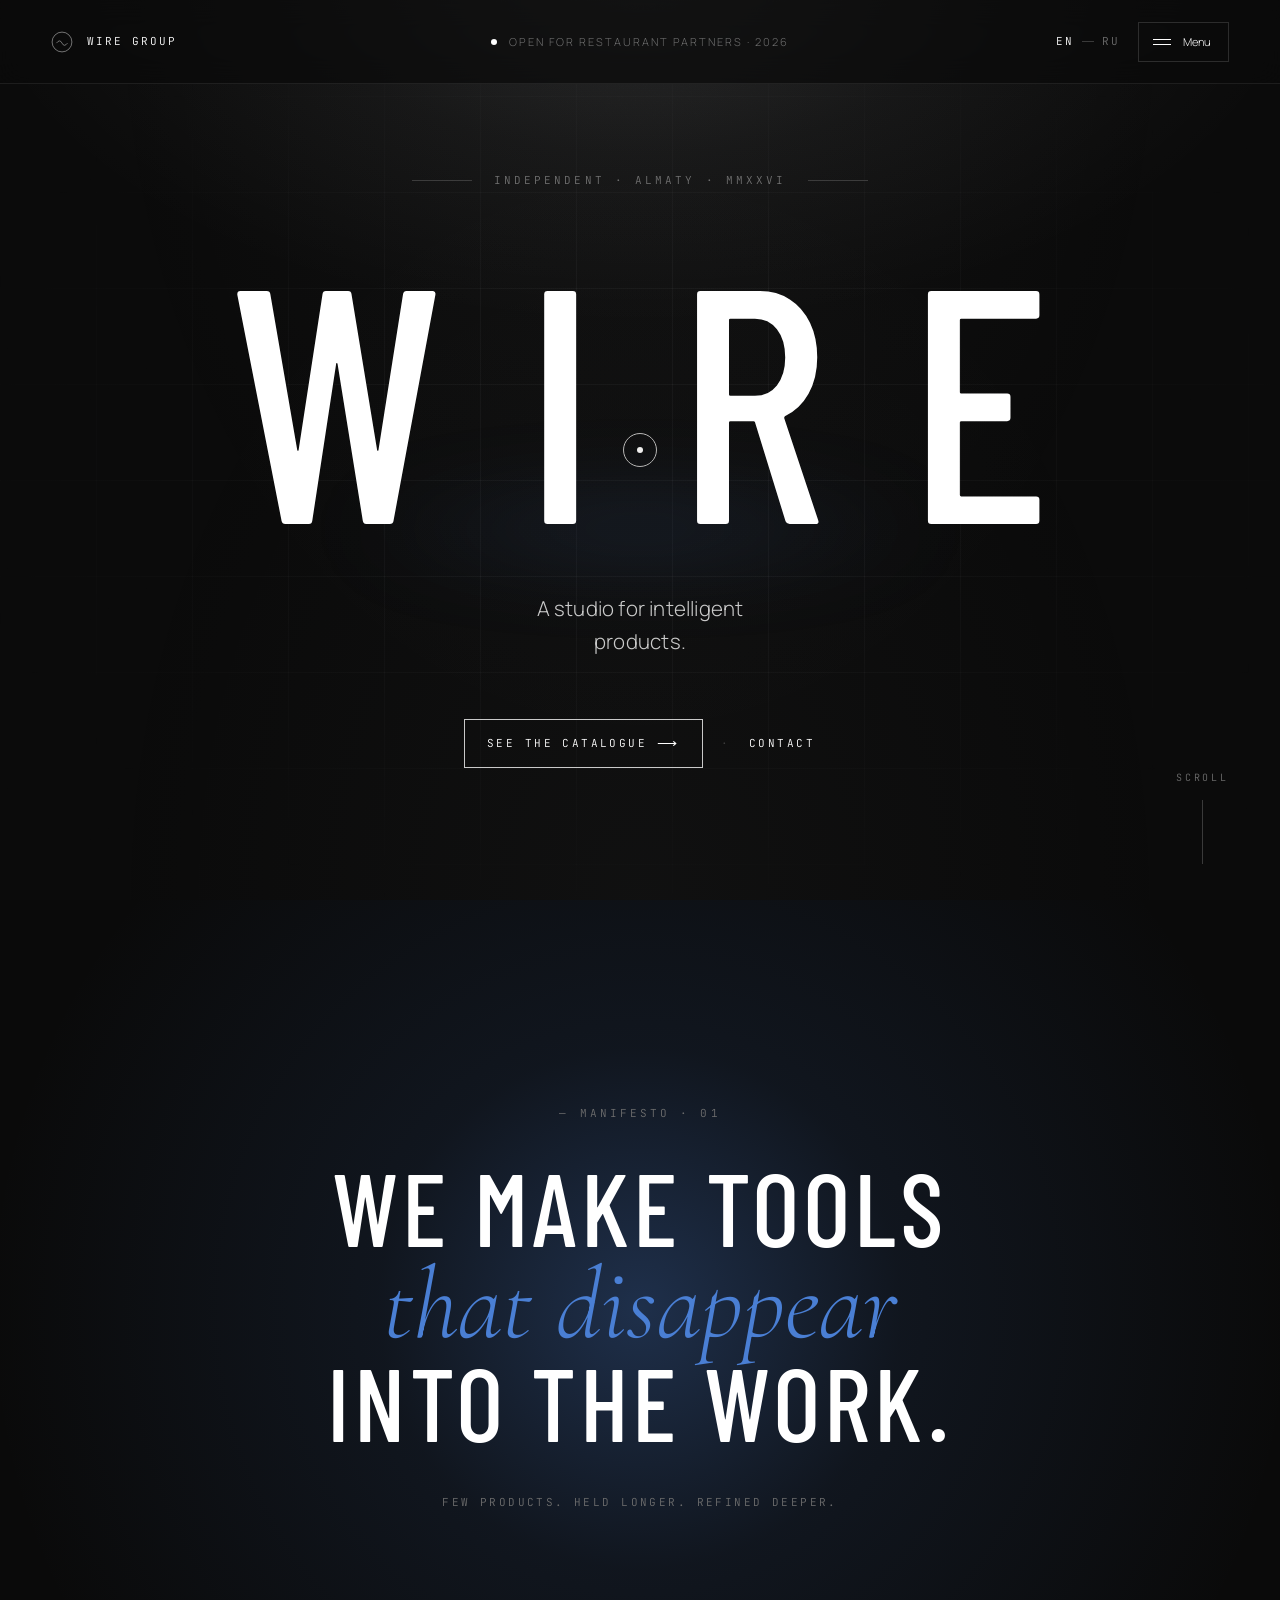
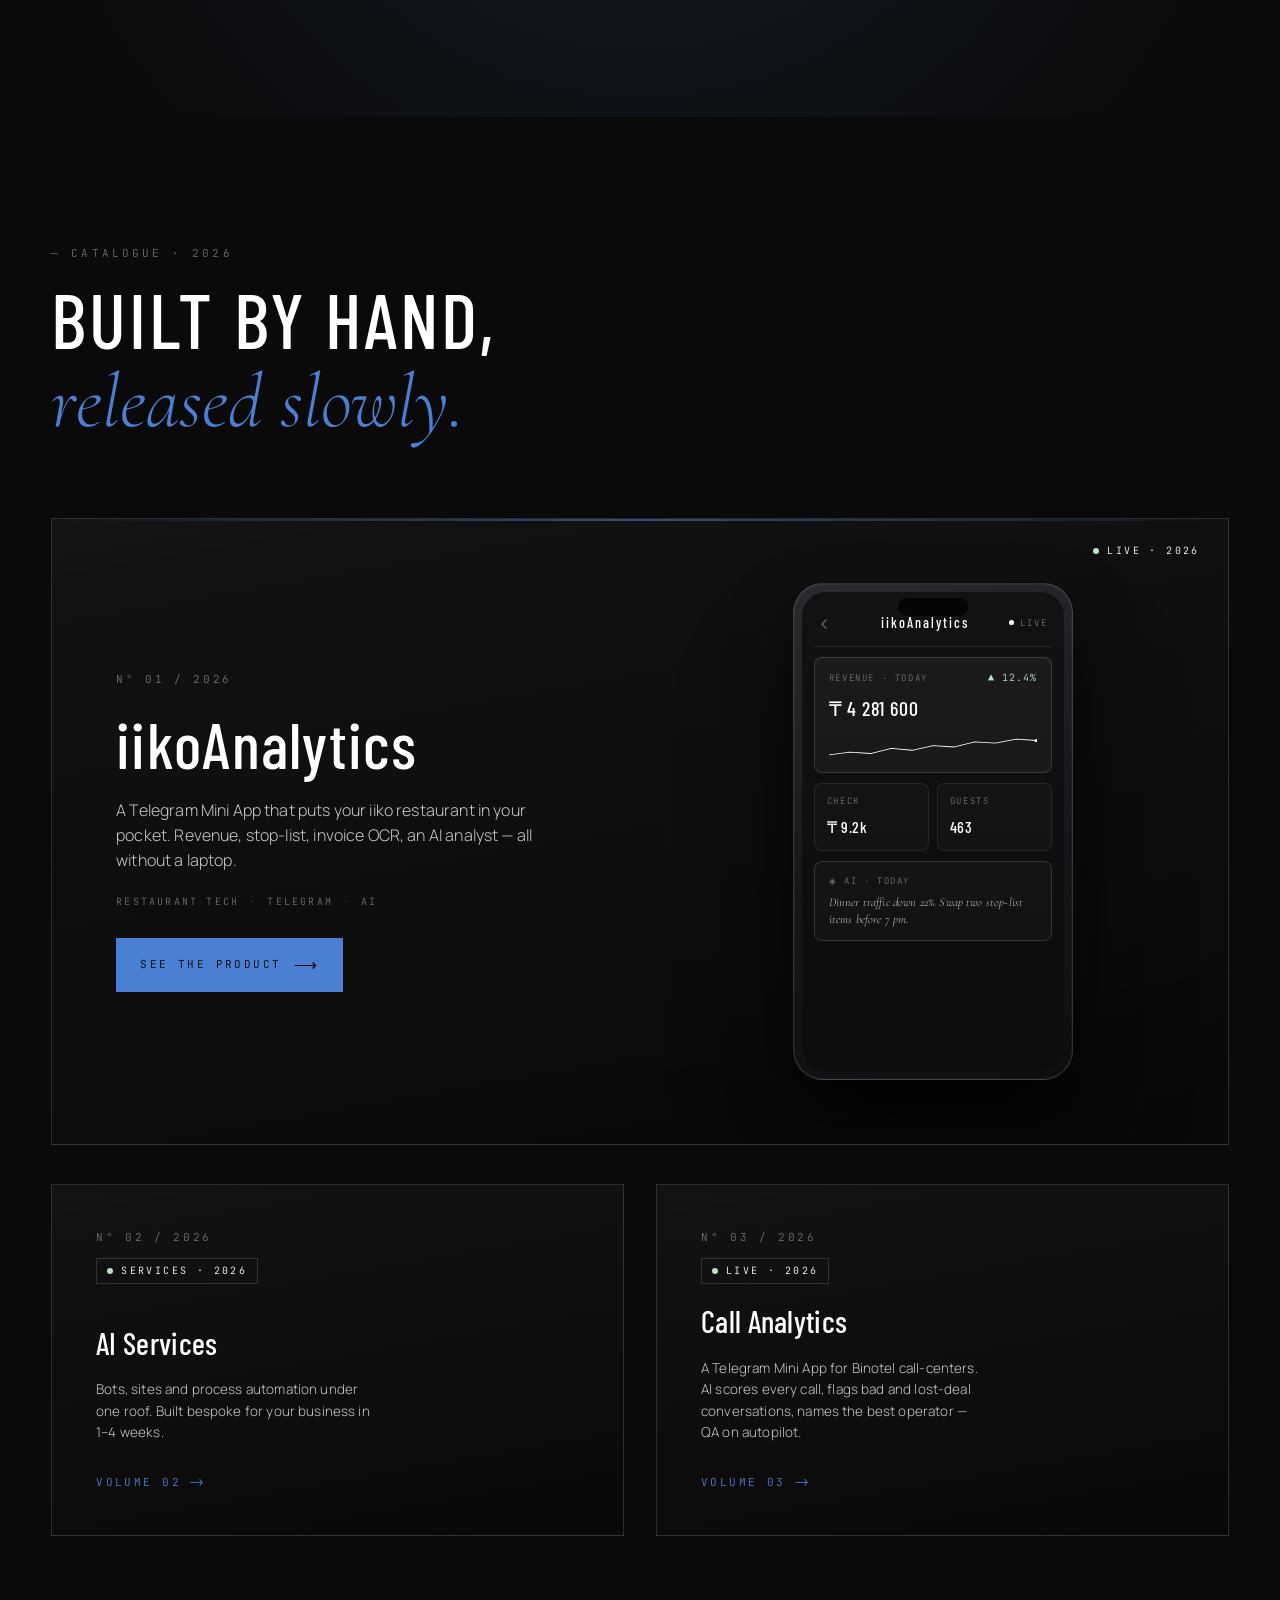
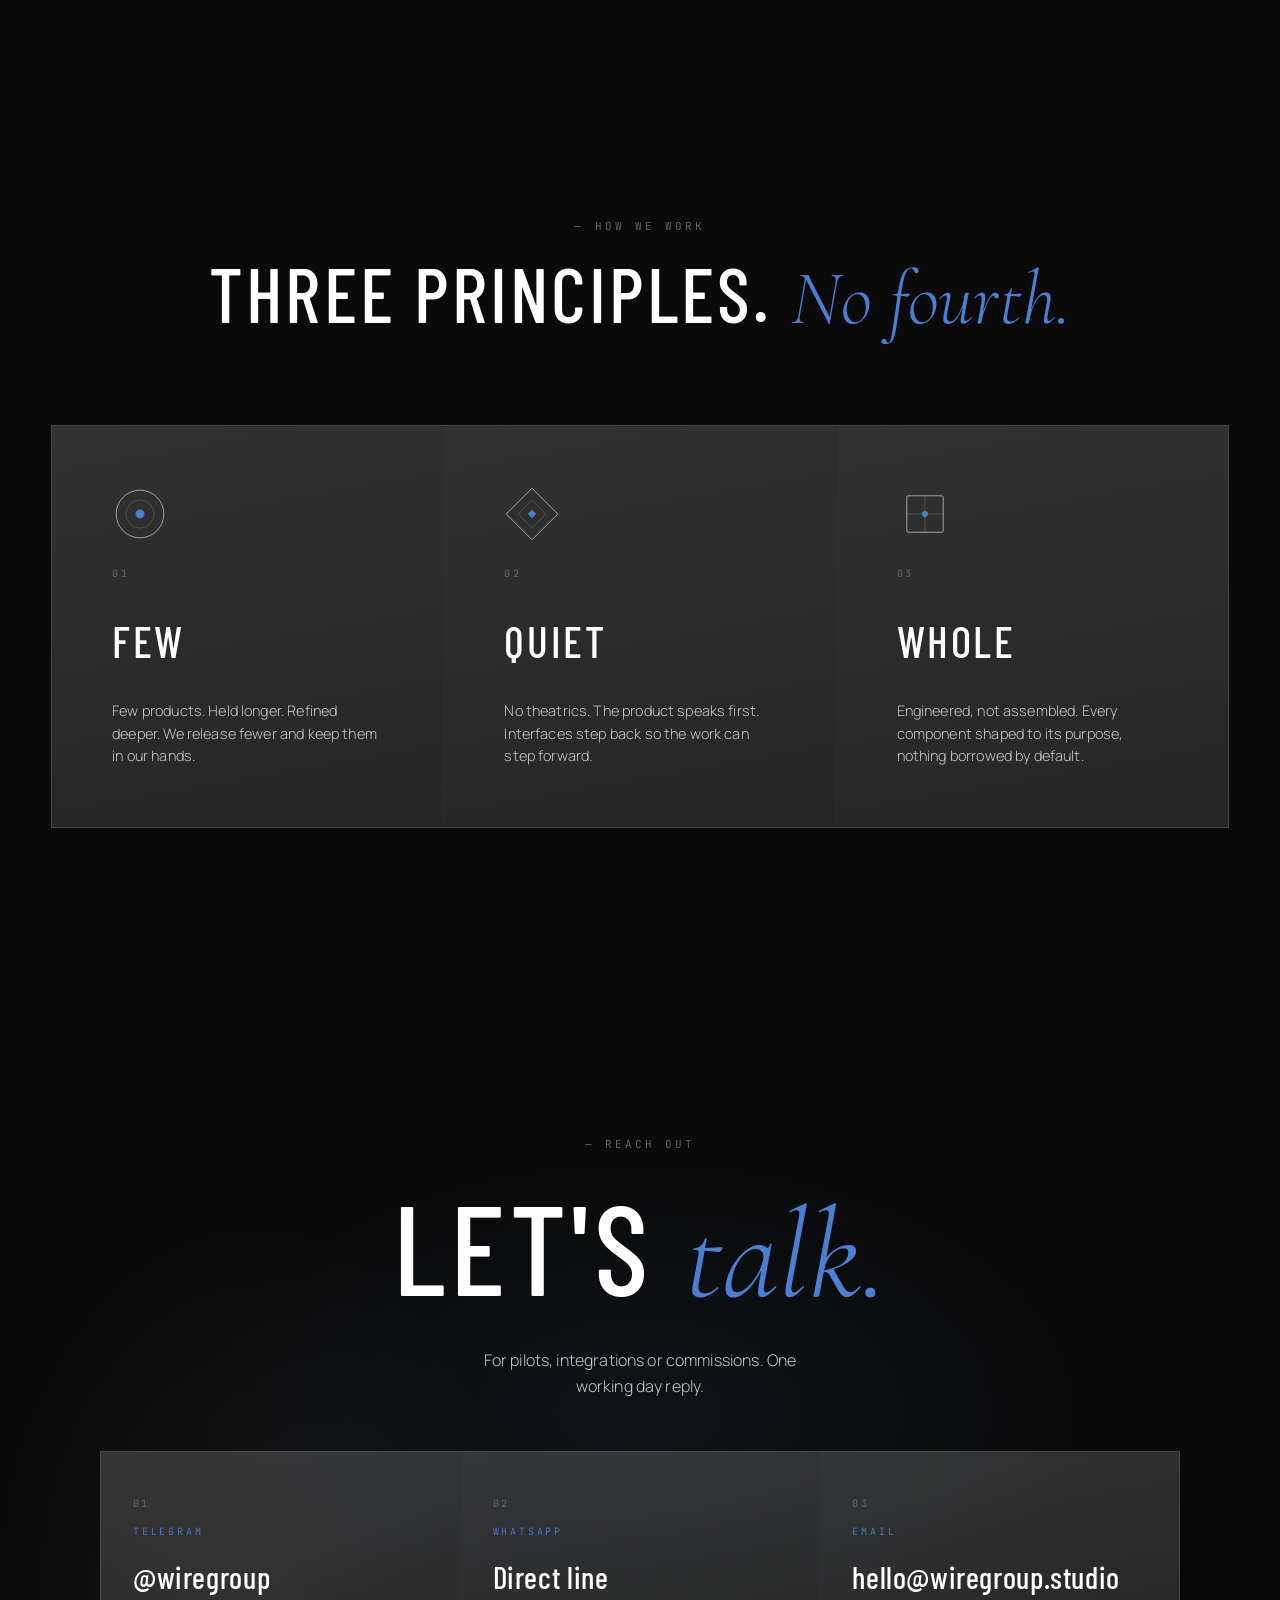
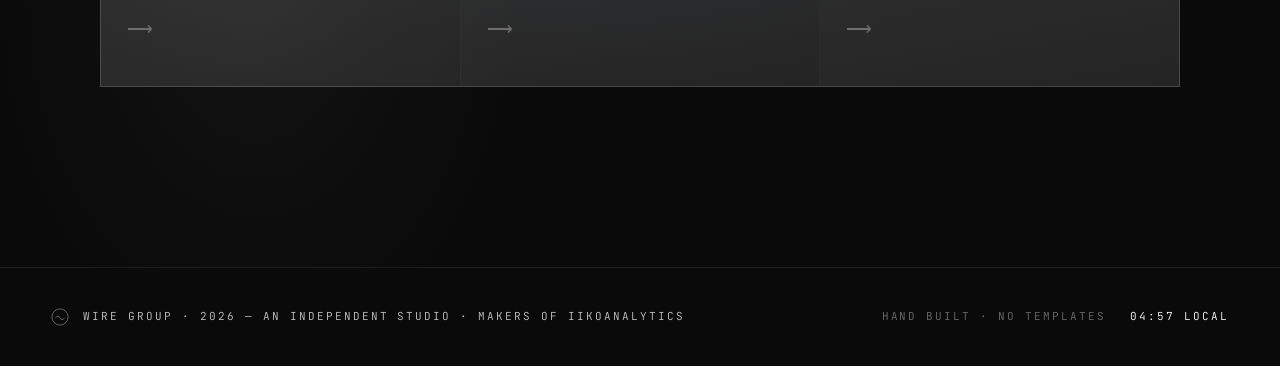
==== commit 776d4d0e: "Fix transparent topbar overlap on scroll; update WhatsApp number" ====
--- a/index.html
+++ b/index.html
@@ -86,7 +86,7 @@
         <span class="menu-foot-label" data-i18n="channels">Channels</span>
         <div class="menu-foot-links">
           <a href="https://t.me/wiregroup" target="_blank" rel="noopener" data-cursor="link">Telegram</a>
-          <a href="https://wa.me/00000000000" target="_blank" rel="noopener" data-cursor="link">WhatsApp</a>
+          <a href="https://wa.me/77073131030" target="_blank" rel="noopener" data-cursor="link">WhatsApp</a>
         </div>
       </div>
       <div class="menu-foot-block">
@@ -329,7 +329,7 @@
         <span class="pillar-handle">@wiregroup</span>
         <span class="pillar-icon">⟶</span>
       </a>
-      <a href="https://wa.me/00000000000" target="_blank" rel="noopener" class="pillar" data-cursor="link">
+      <a href="https://wa.me/77073131030" target="_blank" rel="noopener" class="pillar" data-cursor="link">
         <span class="pillar-num mono">02</span>
         <span class="pillar-label mono">WhatsApp</span>
         <span class="pillar-handle" data-i18n="pillar-direct">Direct line</span>
--- a/style.css
+++ b/style.css
@@ -132,6 +132,9 @@
   font-size: 11px;
   letter-spacing: 0.18em;
   text-transform: uppercase;
+  background: rgba(10, 10, 10, 0.72);
+  backdrop-filter: blur(14px) saturate(120%);
+  -webkit-backdrop-filter: blur(14px) saturate(120%);
 }
 .topbar::after {
   content: ""; position: absolute; left: 0; right: 0; bottom: 0;
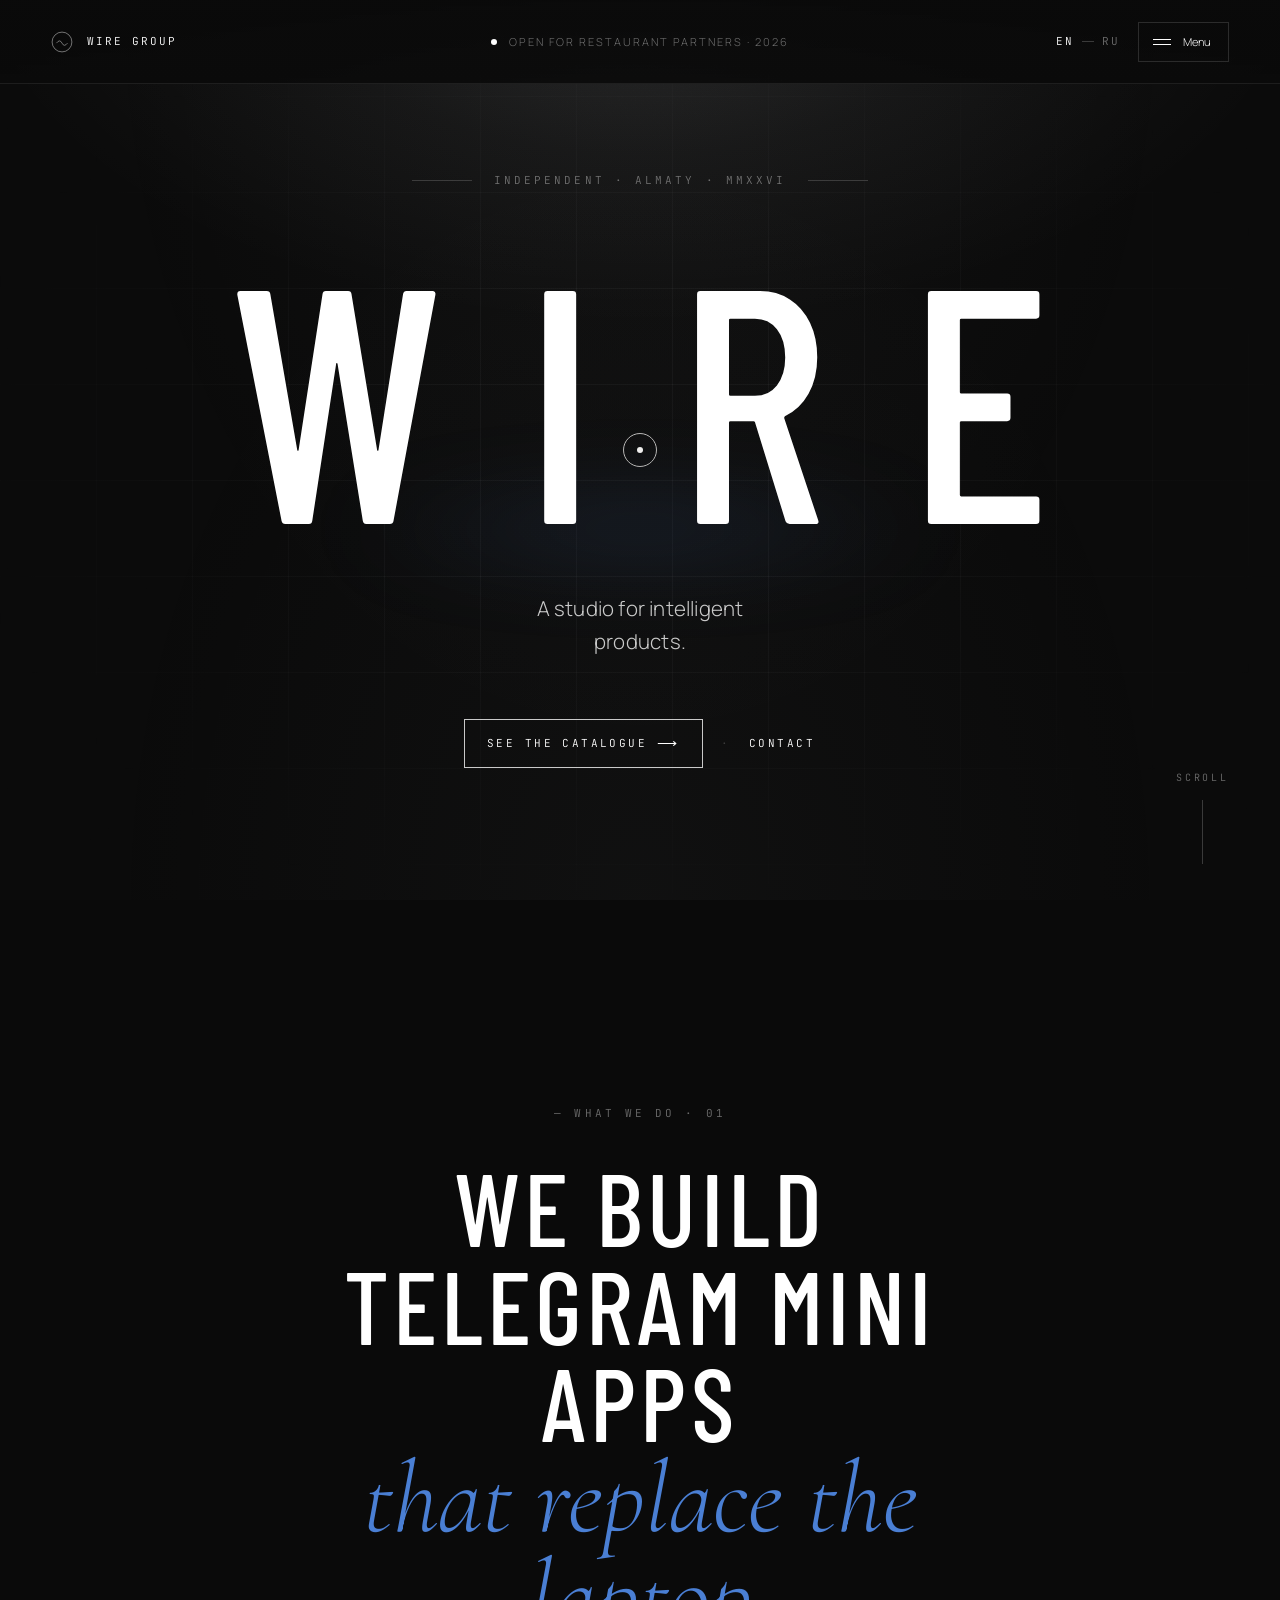
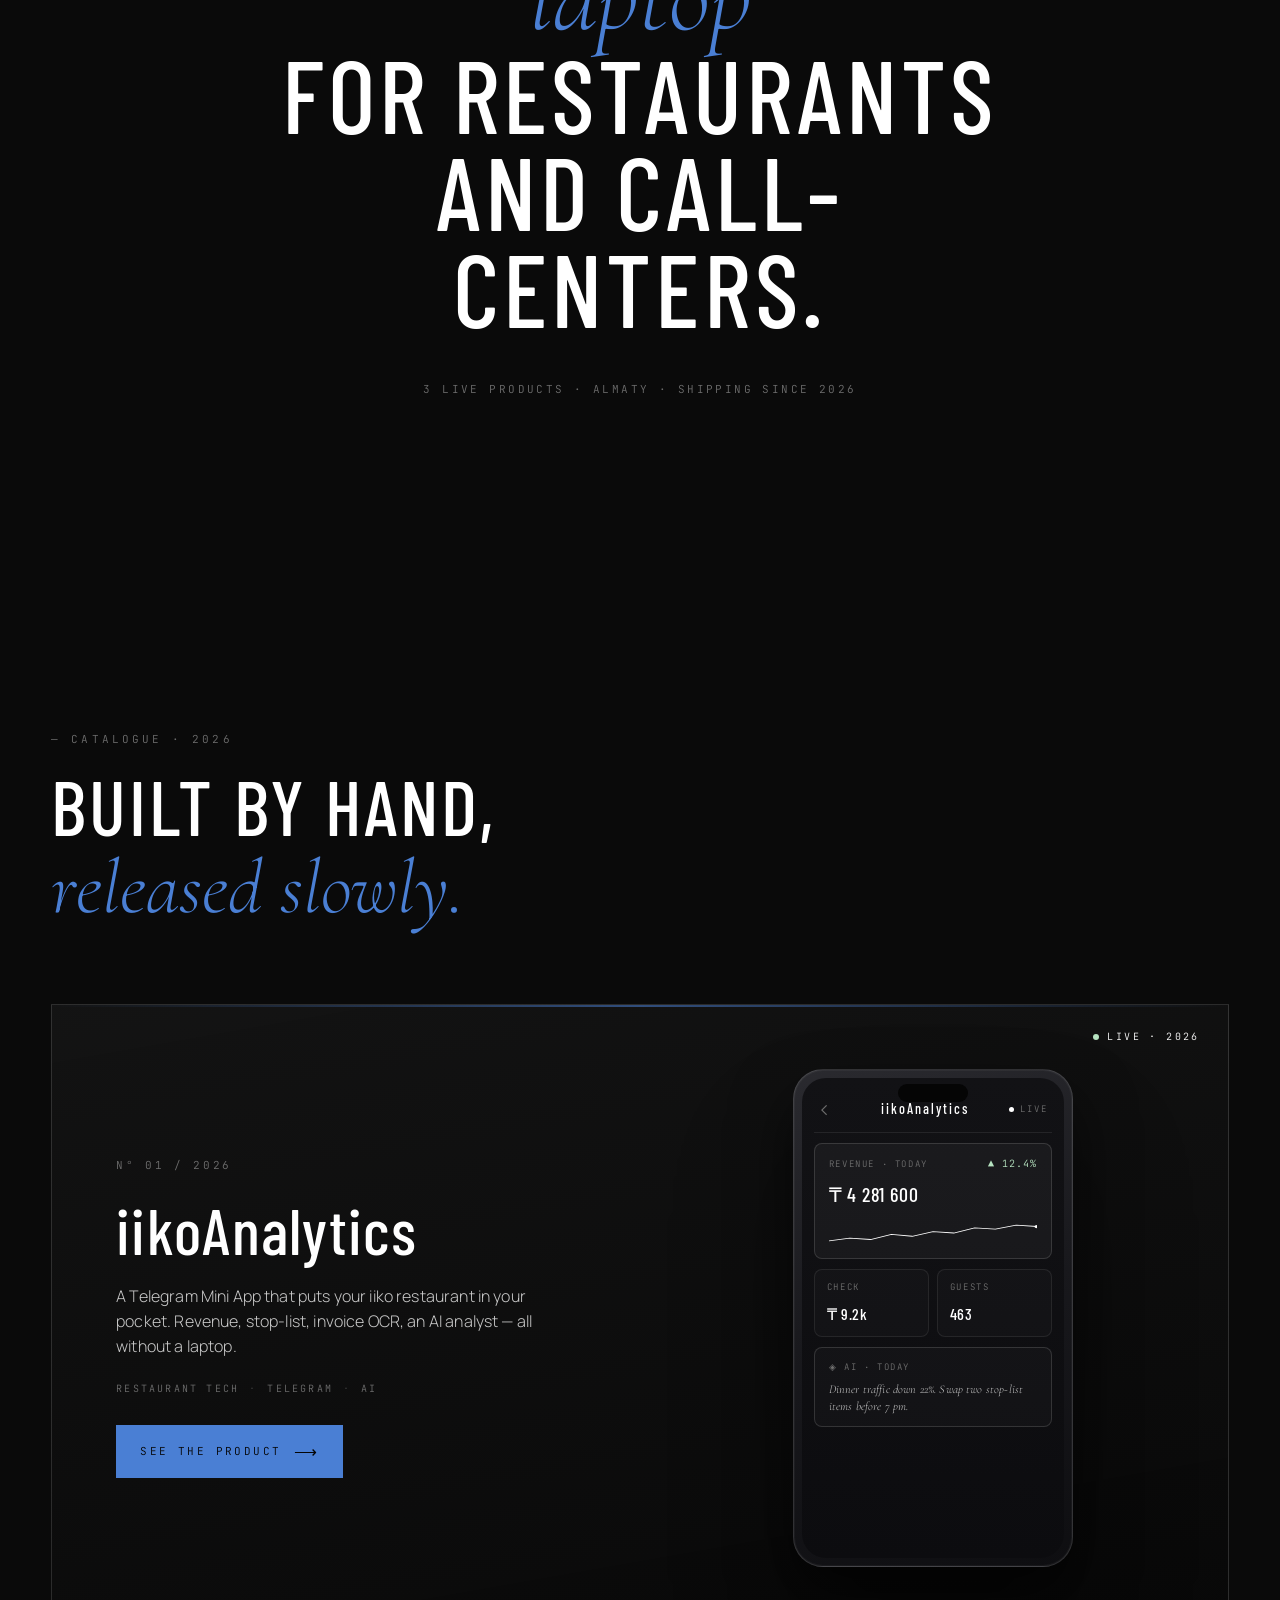
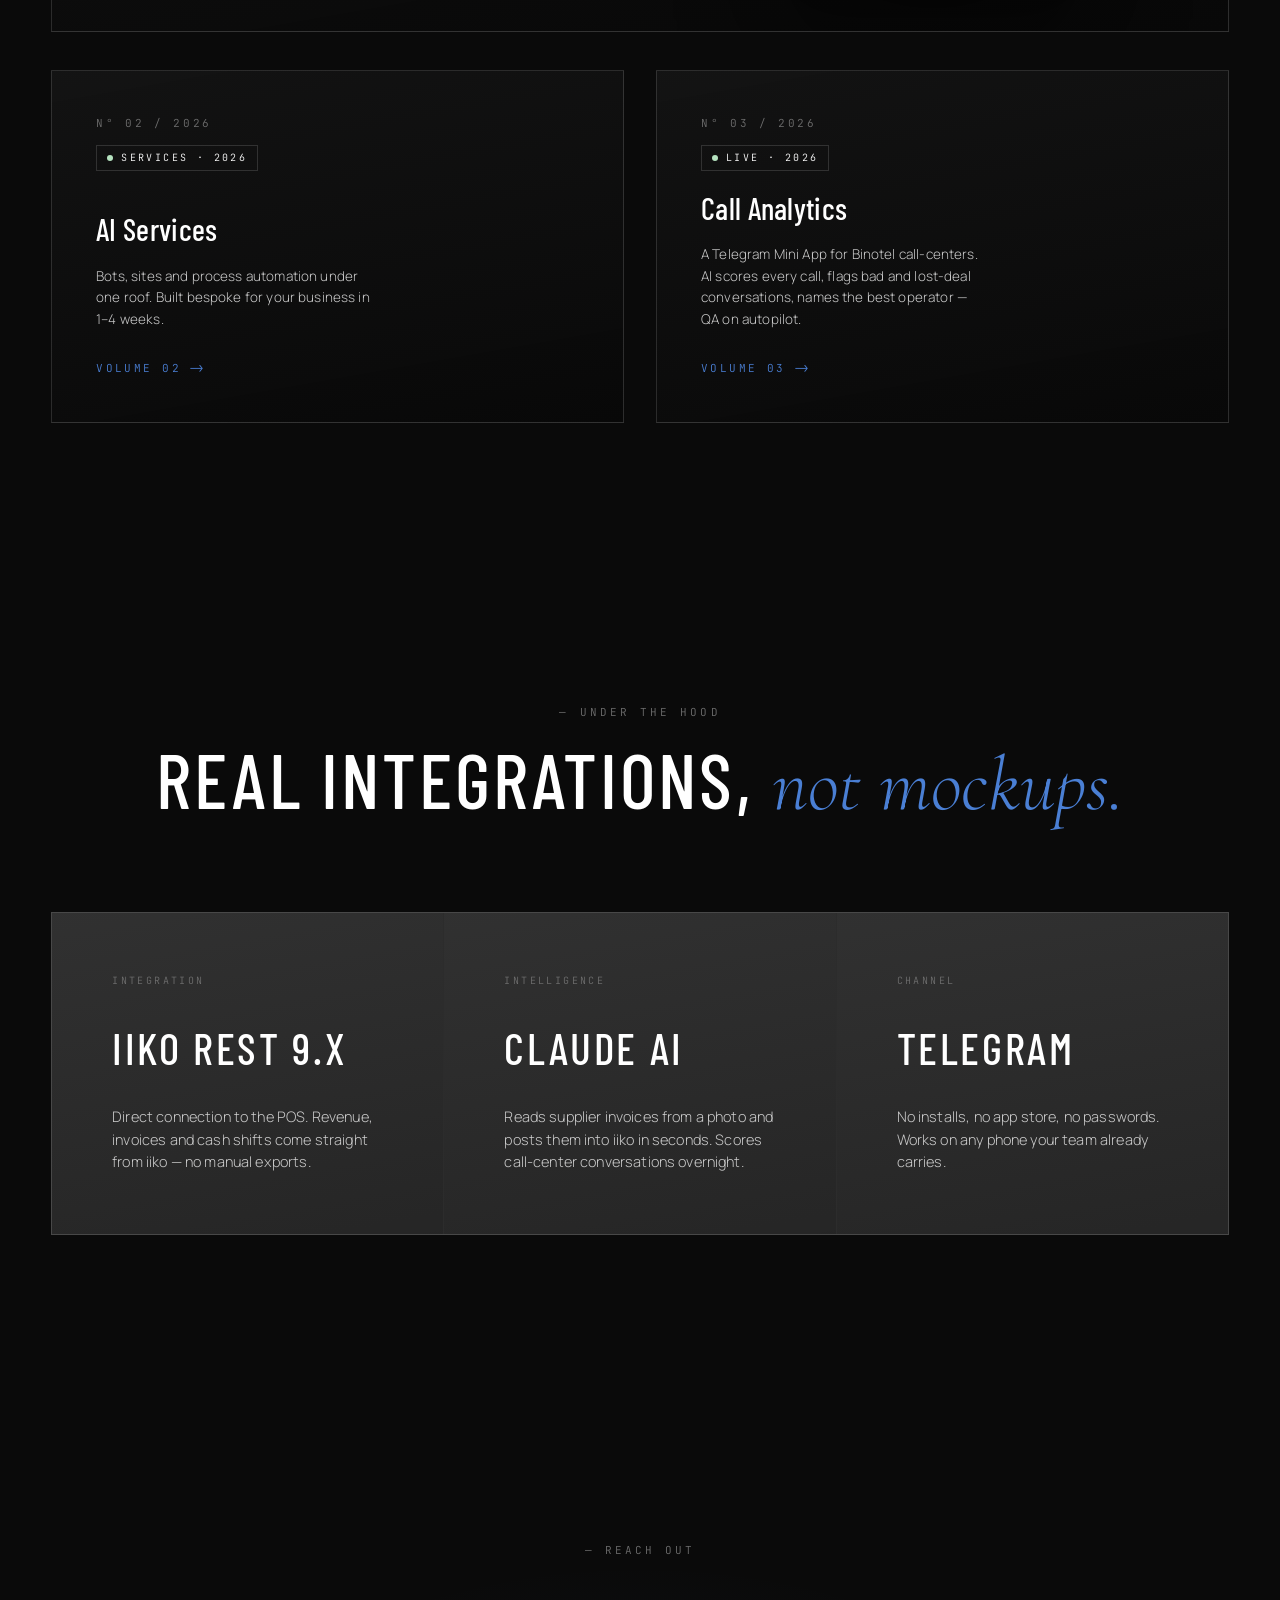
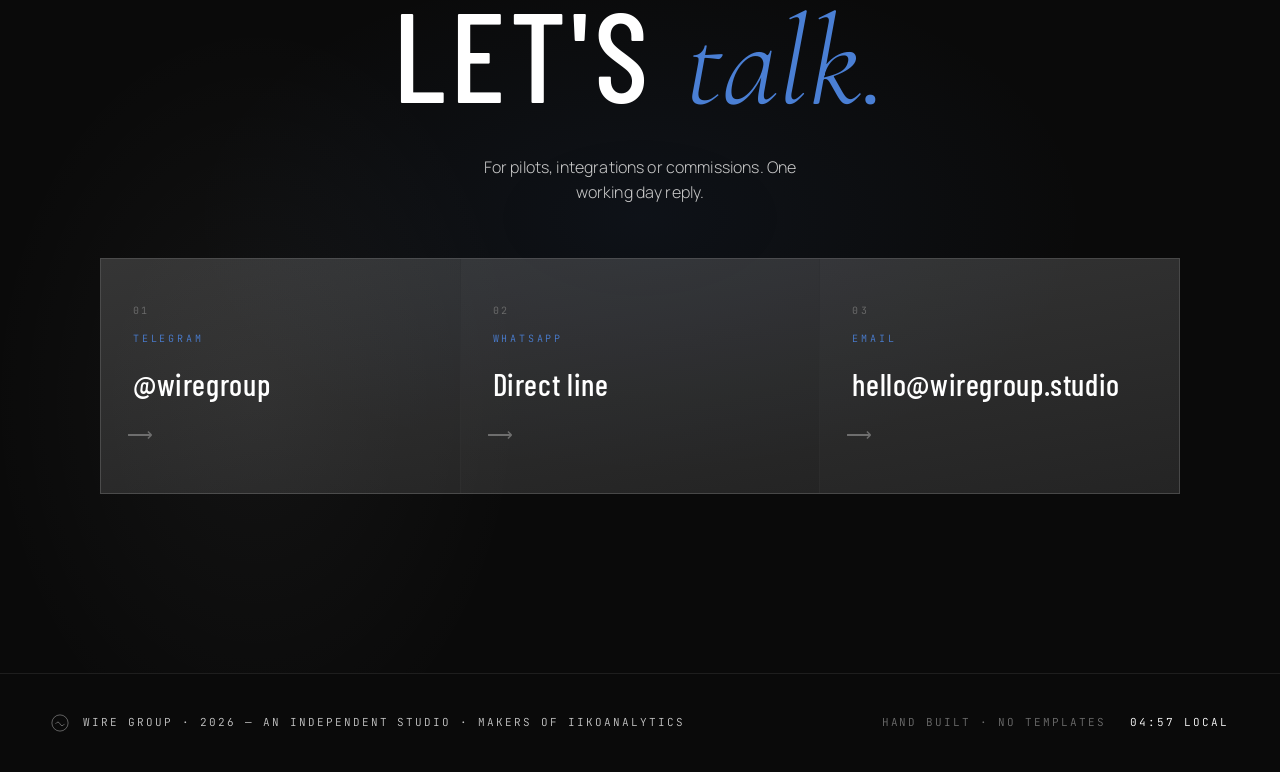
==== commit 5c37dc1b: "index: replace abstract manifesto/principles with concrete product facts Manifesto now states what t" ====
--- a/index.html
+++ b/index.html
@@ -141,28 +141,15 @@
 
 <!-- ========== MANIFESTO — big statement with cream accent ========== -->
 <section class="manifesto" id="manifesto">
-  <div class="manifesto-bg" aria-hidden="true">
-    <svg class="manifesto-orb" viewBox="0 0 600 600" preserveAspectRatio="xMidYMid slice">
-      <defs>
-        <radialGradient id="orbGrad" cx="50%" cy="50%" r="50%">
-          <stop offset="0%" stop-color="#4A7FD4" stop-opacity="0.32"/>
-          <stop offset="40%" stop-color="#4A7FD4" stop-opacity="0.10"/>
-          <stop offset="100%" stop-color="#4A7FD4" stop-opacity="0"/>
-        </radialGradient>
-      </defs>
-      <circle cx="300" cy="300" r="280" fill="url(#orbGrad)"/>
-    </svg>
-  </div>
-
   <div class="manifesto-inner">
-    <span class="kicker mono" data-i18n="manifesto-kicker">— Manifesto · 01</span>
+    <span class="kicker mono" data-i18n="manifesto-kicker">— What we do · 01</span>
     <h2 class="manifesto-headline">
-      <span data-i18n="manifesto-1">We make tools</span>
-      <span class="serif-italic accent" data-i18n="manifesto-2">that disappear</span>
-      <span data-i18n="manifesto-3">into the work.</span>
+      <span data-i18n="manifesto-1">We build Telegram Mini Apps</span>
+      <span class="serif-italic accent" data-i18n="manifesto-2">that replace the laptop</span>
+      <span data-i18n="manifesto-3">for restaurants and call-centers.</span>
     </h2>
     <p class="manifesto-foot mono">
-      <span data-i18n="manifesto-foot">Few products. Held longer. Refined deeper.</span>
+      <span data-i18n="manifesto-foot">3 live products · Almaty · shipping since 2026</span>
     </p>
   </div>
 </section>
@@ -266,46 +253,30 @@
 <!-- ========== APPROACH — 3 big blocks ========== -->
 <section class="approach" id="approach">
   <div class="approach-head">
-    <span class="kicker mono" data-i18n="approach-kicker">— How we work</span>
+    <span class="kicker mono" data-i18n="approach-kicker">— Under the hood</span>
     <h2 class="approach-title">
-      <span data-i18n="approach-title-1">Three principles.</span>
-      <span class="serif-italic accent" data-i18n="approach-title-2">No fourth.</span>
+      <span data-i18n="approach-title-1">Real integrations,</span>
+      <span class="serif-italic accent" data-i18n="approach-title-2">not mockups.</span>
     </h2>
   </div>
 
   <div class="approach-grid">
     <article class="principle">
-      <svg class="principle-glyph" viewBox="0 0 80 80" aria-hidden="true">
-        <circle cx="40" cy="40" r="34" />
-        <circle cx="40" cy="40" r="20" class="thin" />
-        <circle cx="40" cy="40" r="6" class="solid" />
-      </svg>
-      <span class="principle-num mono">01</span>
-      <h3 data-i18n="p1-name">Few</h3>
-      <p data-i18n="p1-body">Few products. Held longer. Refined deeper. We release fewer and keep them in our hands.</p>
+      <span class="principle-num mono" data-i18n="p1-num">Integration</span>
+      <h3 data-i18n="p1-name">iiko REST 9.x</h3>
+      <p data-i18n="p1-body">Direct connection to the POS. Revenue, invoices and cash shifts come straight from iiko — no manual exports.</p>
     </article>
 
     <article class="principle">
-      <svg class="principle-glyph" viewBox="0 0 80 80" aria-hidden="true">
-        <rect x="14" y="14" width="52" height="52" transform="rotate(45 40 40)" />
-        <rect x="26" y="26" width="28" height="28" transform="rotate(45 40 40)" class="thin" />
-        <rect x="36" y="36" width="8" height="8" transform="rotate(45 40 40)" class="solid" />
-      </svg>
-      <span class="principle-num mono">02</span>
-      <h3 data-i18n="p2-name">Quiet</h3>
-      <p data-i18n="p2-body">No theatrics. The product speaks first. Interfaces step back so the work can step forward.</p>
+      <span class="principle-num mono" data-i18n="p2-num">Intelligence</span>
+      <h3 data-i18n="p2-name">Claude AI</h3>
+      <p data-i18n="p2-body">Reads supplier invoices from a photo and posts them into iiko in seconds. Scores call-center conversations overnight.</p>
     </article>
 
     <article class="principle">
-      <svg class="principle-glyph" viewBox="0 0 80 80" aria-hidden="true">
-        <rect x="14" y="14" width="52" height="52" rx="2" />
-        <line x1="14" y1="40" x2="66" y2="40" class="thin" />
-        <line x1="40" y1="14" x2="40" y2="66" class="thin" />
-        <circle cx="40" cy="40" r="4" class="solid" />
-      </svg>
-      <span class="principle-num mono">03</span>
-      <h3 data-i18n="p3-name">Whole</h3>
-      <p data-i18n="p3-body">Engineered, not assembled. Every component shaped to its purpose, nothing borrowed by default.</p>
+      <span class="principle-num mono" data-i18n="p3-num">Channel</span>
+      <h3 data-i18n="p3-name">Telegram</h3>
+      <p data-i18n="p3-body">No installs, no app store, no passwords. Works on any phone your team already carries.</p>
     </article>
   </div>
 </section>
--- a/style.css
+++ b/style.css
@@ -132,9 +132,7 @@
   font-size: 11px;
   letter-spacing: 0.18em;
   text-transform: uppercase;
-  background: rgba(10, 10, 10, 0.72);
-  backdrop-filter: blur(14px) saturate(120%);
-  -webkit-backdrop-filter: blur(14px) saturate(120%);
+  background: linear-gradient(to bottom, rgba(10, 10, 10, 0.98), rgba(10, 10, 10, 0.9));
 }
 .topbar::after {
   content: ""; position: absolute; left: 0; right: 0; bottom: 0;
@@ -343,16 +341,17 @@
 .hero-atmosphere::after {
   content: "";
   position: absolute; top: -10%; bottom: -10%; width: 40%;
-  left: -40%;
+  left: -50%;
   background: linear-gradient(110deg,
                 transparent 35%,
                 rgba(240, 242, 245, 0.05) 50%,
                 transparent 65%);
   animation: heroSheen 28s linear infinite;
+  will-change: transform;
 }
 @keyframes heroSheen {
-  0%   { left: -50%; }
-  100% { left: 110%; }
+  0%   { transform: translateX(0); }
+  100% { transform: translateX(400%); }
 }
 .hero-grid-overlay {
   position: absolute; inset: 0;
@@ -3350,3 +3349,388 @@
     align-self: flex-start;
   }
 }
+
+/* =============================================================
+   iikoAnalytics — live demo phone (hero)
+   ============================================================= */
+.demo-phone .ph-tabs { overflow: hidden; padding: 12px 4px 10px; }
+.ph-tabs-track {
+  display: flex; gap: 14px;
+  white-space: nowrap;
+  transition: transform 0.5s var(--ease-out);
+  will-change: transform;
+}
+.demo-screens { position: relative; flex: 1; min-height: 0; }
+.demo-screen {
+  position: absolute; inset: 0;
+  opacity: 0;
+  transform: translateY(10px);
+  transition: opacity 0.55s var(--ease-out), transform 0.55s var(--ease-out);
+  pointer-events: none;
+}
+.demo-screen.is-active { opacity: 1; transform: none; pointer-events: auto; }
+
+.ph-bar-row {
+  display: flex; align-items: center; gap: 8px;
+  font-size: 11px; color: var(--silver);
+  margin-top: 6px;
+}
+.ph-bar-label { width: 74px; flex: none; }
+.ph-bar-label.mono { font-size: 9px; letter-spacing: 0.12em; color: var(--silver-mute); }
+.ph-bar {
+  flex: 1; height: 3px;
+  background: rgba(255,255,255,0.07);
+  border-radius: 2px; overflow: hidden;
+}
+.ph-bar > span { display: block; height: 100%; width: var(--w, 0%); background: var(--silver-bright); }
+.ph-bar > span.accent { background: var(--blue); }
+.ph-bar-val {
+  font-family: var(--font-mono);
+  font-size: 9px; color: var(--silver-mute);
+  min-width: 38px; text-align: right;
+}
+
+.ph-rank { display: flex; flex-direction: column; }
+.ph-rank-row {
+  display: flex; justify-content: space-between; align-items: baseline;
+  padding: 7px 0;
+  border-bottom: 1px solid var(--hairline);
+  font-size: 11.5px; color: var(--silver);
+}
+.ph-rank-row:last-child { border-bottom: none; padding-bottom: 0; }
+.ph-rank-row .val { font-family: var(--font-mono); font-size: 10px; color: var(--silver-bright); }
+
+.ph-card-value.neg { color: #d8a0a0; }
+.ph-note {
+  margin-top: 12px;
+  font-family: var(--font-serif);
+  font-style: italic;
+  font-size: 12.5px;
+  color: var(--silver-mute);
+  text-align: center;
+}
+
+/* Step rail under the phone */
+.demo-rail {
+  display: flex; flex-direction: column; gap: 14px;
+  width: min(340px, 100%);
+  margin-top: 28px;
+}
+.demo-note {
+  font-size: 10px; letter-spacing: 0.24em; text-transform: uppercase;
+  color: var(--silver-mute);
+}
+.demo-steps { display: flex; flex-wrap: wrap; gap: 6px; }
+.demo-step {
+  display: inline-flex; align-items: center; gap: 7px;
+  padding: 7px 11px;
+  background: none;
+  border: 1px solid var(--hairline);
+  border-radius: 2px;
+  color: var(--silver-mute);
+  font-family: var(--font-display);
+  font-weight: 400;
+  font-size: 13.5px;
+  letter-spacing: 0.06em;
+  cursor: pointer;
+  transition: color 0.3s var(--ease-out), border-color 0.3s var(--ease-out);
+}
+.demo-step:hover { color: var(--silver); border-color: var(--hairline-2); }
+.demo-step:focus-visible { outline: 1px solid var(--blue); outline-offset: 2px; }
+.demo-step.is-active { color: var(--silver-bright); border-color: var(--blue); }
+.demo-step-num { font-size: 9px; color: var(--silver-dim); transition: color 0.3s var(--ease-out); }
+.demo-step.is-active .demo-step-num { color: var(--blue); }
+.demo-caption {
+  font-family: var(--font-serif);
+  font-style: italic;
+  font-size: 16px;
+  line-height: 1.45;
+  color: var(--silver);
+  min-height: 2.9em;
+}
+
+@media (prefers-reduced-motion: reduce) {
+  .demo-screen, .ph-tabs-track { transition: none; }
+}
+
+/* =============================================================
+   iikoAnalytics — chapters (editorial feature index)
+   ============================================================= */
+.chapters {
+  list-style: none;
+  margin: clamp(40px, 6vw, 80px) 0 0;
+  padding: 0;
+  display: flex;
+  flex-direction: column;
+}
+.chapter {
+  display: grid;
+  grid-template-columns: 88px minmax(0, 1fr) auto;
+  gap: clamp(16px, 3vw, 40px);
+  align-items: baseline;
+  padding: clamp(26px, 3.4vw, 44px) 0;
+  border-top: 1px solid var(--hairline);
+}
+.chapter:last-child { border-bottom: 1px solid var(--hairline); }
+.chapter-num {
+  font-size: 12px;
+  letter-spacing: 0.2em;
+  color: var(--silver-dim);
+  transition: color 0.4s var(--ease-out);
+}
+.chapter:hover .chapter-num { color: var(--blue); }
+.chapter-title {
+  font-family: var(--font-display);
+  font-weight: 400;
+  font-size: clamp(26px, 3.4vw, 46px);
+  line-height: 1.05;
+  letter-spacing: 0.02em;
+  color: var(--silver-bright);
+  margin: 0 0 10px;
+}
+.chapter-body {
+  max-width: 58ch;
+  font-size: 15px;
+  line-height: 1.65;
+  color: var(--silver);
+  opacity: 0.85;
+  margin: 0;
+}
+.chapter-tag {
+  font-size: 10px;
+  letter-spacing: 0.22em;
+  text-transform: uppercase;
+  color: var(--silver-mute);
+  white-space: nowrap;
+}
+.chapters-more {
+  margin: clamp(28px, 4vw, 48px) 0 0;
+  font-family: var(--font-serif);
+  font-style: italic;
+  font-size: clamp(17px, 1.6vw, 21px);
+  line-height: 1.55;
+  color: var(--silver-mute);
+  max-width: 62ch;
+}
+@media (max-width: 720px) {
+  .chapter { grid-template-columns: 1fr; gap: 10px; }
+  .chapter-tag { order: -1; }
+}
+
+/* =============================================================
+   iikoAnalytics — pricing (anchored)
+   ============================================================= */
+.pricing-head {
+  display: flex;
+  align-items: baseline;
+  justify-content: space-between;
+  gap: 24px;
+  flex-wrap: wrap;
+  margin-top: clamp(36px, 5vw, 64px);
+}
+.pricing-headline {
+  font-family: var(--font-display);
+  font-weight: 300;
+  font-size: clamp(40px, 6vw, 84px);
+  line-height: 1;
+  letter-spacing: 0.01em;
+  color: var(--silver-bright);
+  margin: 0;
+}
+.pricing-headline .serif-italic {
+  font-family: var(--font-serif);
+  font-style: italic;
+  font-weight: 300;
+  color: var(--silver);
+}
+.pricing-launch {
+  font-size: 10px;
+  letter-spacing: 0.24em;
+  text-transform: uppercase;
+  color: var(--blue);
+  border: 1px solid rgba(74, 127, 212, 0.35);
+  border-radius: 2px;
+  padding: 8px 14px;
+}
+.price-rows {
+  margin-top: clamp(36px, 5vw, 60px);
+  display: flex;
+  flex-direction: column;
+}
+.price-row {
+  display: grid;
+  grid-template-columns: minmax(0, 1fr) auto;
+  gap: clamp(20px, 4vw, 64px);
+  align-items: center;
+  padding: clamp(28px, 3.6vw, 46px) 0;
+  border-top: 1px solid var(--hairline);
+}
+.price-row:last-child { border-bottom: 1px solid var(--hairline); }
+.price-what h3 {
+  font-family: var(--font-display);
+  font-weight: 400;
+  font-size: clamp(22px, 2.6vw, 34px);
+  letter-spacing: 0.02em;
+  color: var(--silver-bright);
+  margin: 0 0 8px;
+}
+.price-what p {
+  max-width: 52ch;
+  font-size: 14.5px;
+  line-height: 1.65;
+  color: var(--silver);
+  opacity: 0.8;
+  margin: 0;
+}
+.price-value {
+  display: flex;
+  flex-direction: column;
+  align-items: flex-end;
+  gap: 4px;
+  text-align: right;
+}
+.price-old {
+  font-size: 13px;
+  letter-spacing: 0.08em;
+  color: var(--silver-mute);
+  text-decoration-color: rgba(216, 160, 160, 0.7);
+  text-decoration-thickness: 1px;
+}
+.price-now {
+  font-family: var(--font-display);
+  font-weight: 500;
+  font-size: clamp(36px, 4.4vw, 60px);
+  line-height: 1;
+  letter-spacing: 0.02em;
+  color: var(--silver-bright);
+}
+.price-per {
+  font-size: 10px;
+  letter-spacing: 0.24em;
+  text-transform: uppercase;
+  color: var(--silver-mute);
+}
+.price-note {
+  margin: clamp(26px, 4vw, 44px) 0 0;
+  font-family: var(--font-serif);
+  font-style: italic;
+  font-size: clamp(18px, 1.8vw, 23px);
+  color: var(--silver);
+  max-width: 60ch;
+}
+.price-cta-row {
+  display: flex;
+  align-items: center;
+  gap: 22px;
+  flex-wrap: wrap;
+  margin-top: clamp(28px, 4vw, 44px);
+}
+@media (max-width: 640px) {
+  .price-row { grid-template-columns: 1fr; }
+  .price-value { align-items: flex-start; text-align: left; }
+}
+
+/* =============================================================
+   iikoAnalytics — first restaurants (reserved reviews)
+   ============================================================= */
+.reviews-head { margin-top: clamp(36px, 5vw, 64px); max-width: 900px; }
+.reviews-headline {
+  font-family: var(--font-display);
+  font-weight: 300;
+  font-size: clamp(34px, 4.6vw, 64px);
+  line-height: 1.08;
+  color: var(--silver-bright);
+  margin: 0;
+}
+.reviews-headline .serif-italic {
+  font-family: var(--font-serif);
+  font-style: italic;
+  font-weight: 300;
+  color: var(--silver);
+}
+.reviews-sub {
+  margin: 18px 0 0;
+  font-size: 15px;
+  line-height: 1.65;
+  color: var(--silver-mute);
+  max-width: 58ch;
+}
+.review-slots {
+  display: grid;
+  grid-template-columns: repeat(3, minmax(0, 1fr));
+  gap: 20px;
+  margin-top: clamp(36px, 5vw, 60px);
+}
+.review-slot {
+  position: relative;
+  display: flex;
+  flex-direction: column;
+  gap: 14px;
+  min-height: 240px;
+  margin: 0;
+  padding: 26px 26px 22px;
+  border: 1px dashed var(--hairline-2);
+  border-radius: 4px;
+  background: rgba(255,255,255,0.012);
+}
+.review-quote-mark {
+  font-family: var(--font-serif);
+  font-size: 64px;
+  line-height: 0.6;
+  color: var(--silver-dim);
+}
+.review-quote-mark.accent { color: var(--blue); }
+.review-quote {
+  margin: 0;
+  font-family: var(--font-serif);
+  font-style: italic;
+  font-size: 17px;
+  line-height: 1.5;
+  color: var(--silver-mute);
+  flex: 1;
+}
+.review-meta {
+  display: flex;
+  justify-content: space-between;
+  gap: 12px;
+  font-size: 10px;
+  letter-spacing: 0.2em;
+  text-transform: uppercase;
+  color: var(--silver-dim);
+  border-top: 1px solid var(--hairline);
+  padding-top: 14px;
+}
+.review-slot-cta {
+  border-style: solid;
+  border-color: rgba(74, 127, 212, 0.35);
+  background: rgba(74, 127, 212, 0.05);
+  transition: border-color 0.4s var(--ease-out), background 0.4s var(--ease-out), transform 0.4s var(--ease-out);
+}
+.review-slot-cta:hover {
+  border-color: var(--blue);
+  background: rgba(74, 127, 212, 0.09);
+  transform: translateY(-3px);
+}
+.review-cta-text {
+  font-family: var(--font-serif);
+  font-style: italic;
+  font-size: 18px;
+  line-height: 1.5;
+  color: var(--silver);
+  flex: 1;
+}
+.review-cta-link {
+  display: inline-flex;
+  align-items: center;
+  gap: 10px;
+  font-size: 11px;
+  letter-spacing: 0.22em;
+  text-transform: uppercase;
+  color: var(--silver-bright);
+  border-top: 1px solid rgba(74, 127, 212, 0.25);
+  padding-top: 14px;
+}
+@media (max-width: 900px) {
+  .review-slots { grid-template-columns: 1fr; }
+  .review-slot { min-height: 0; }
+}
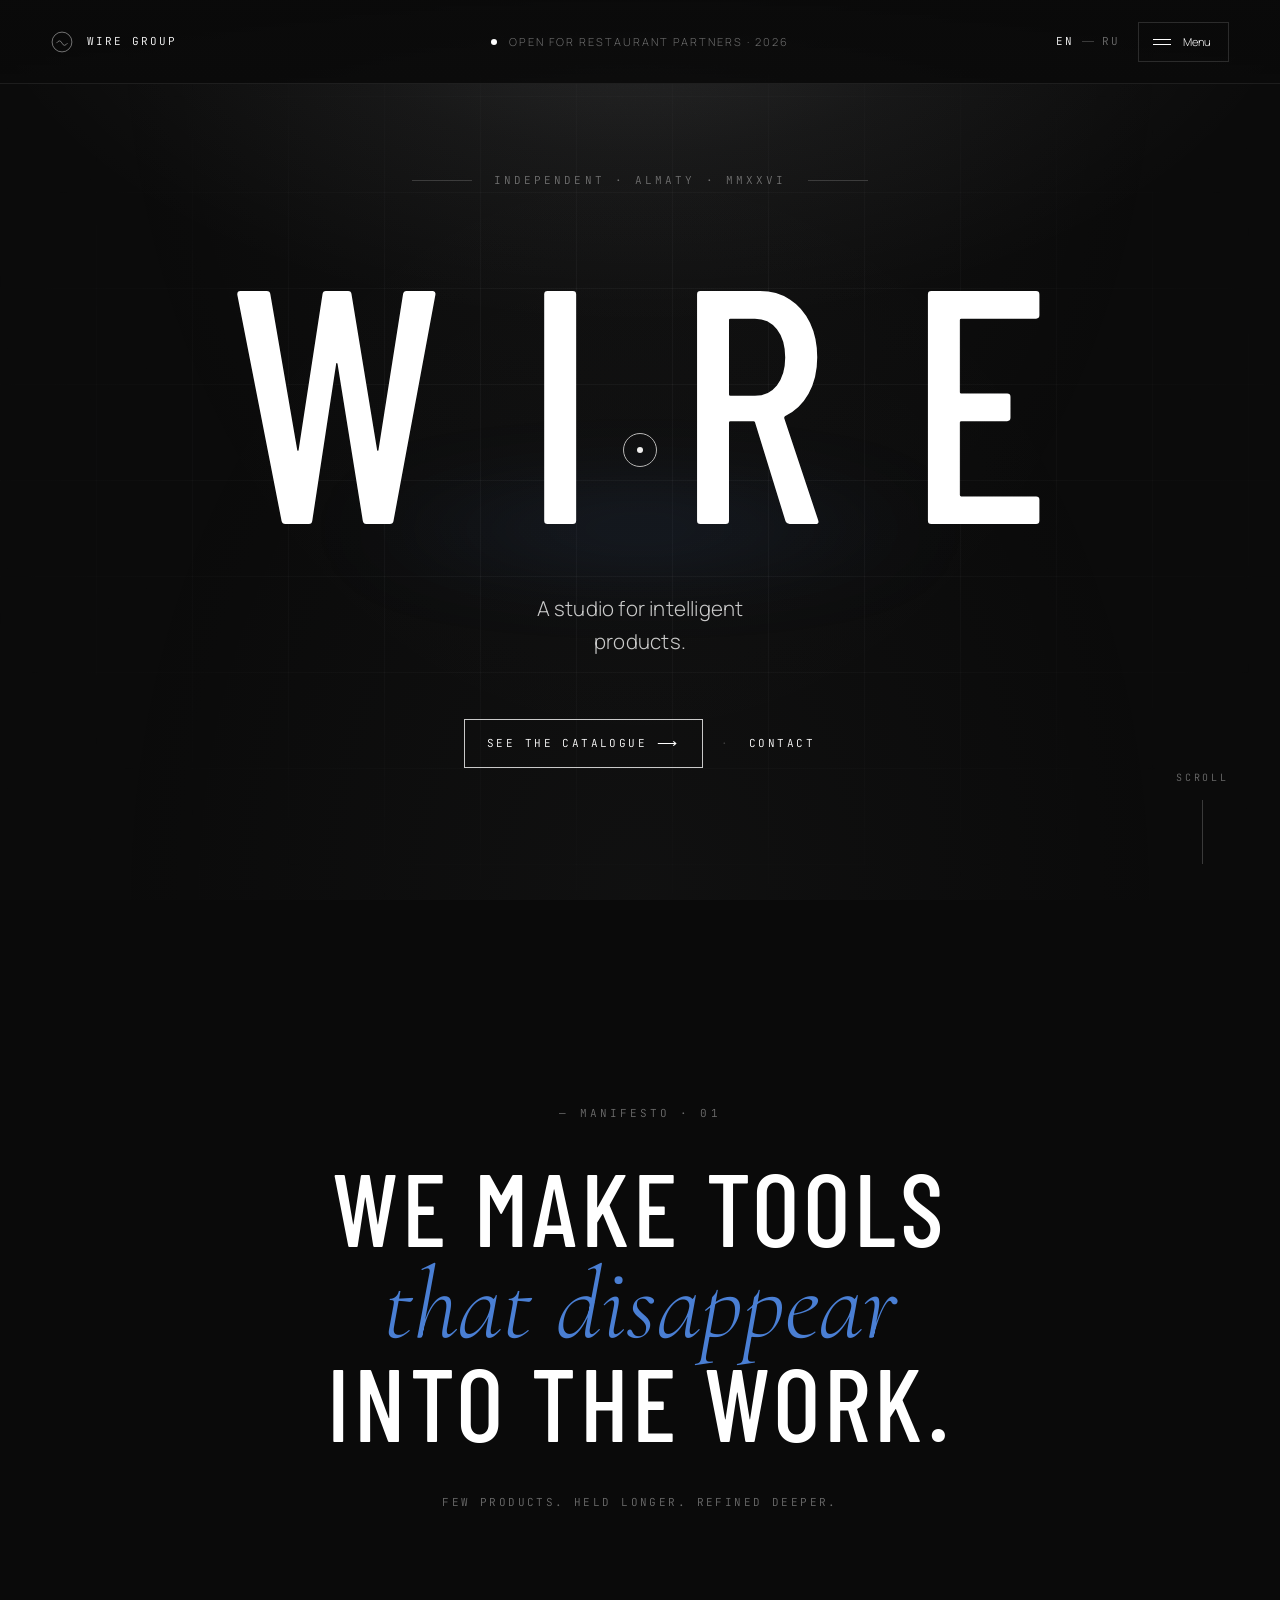
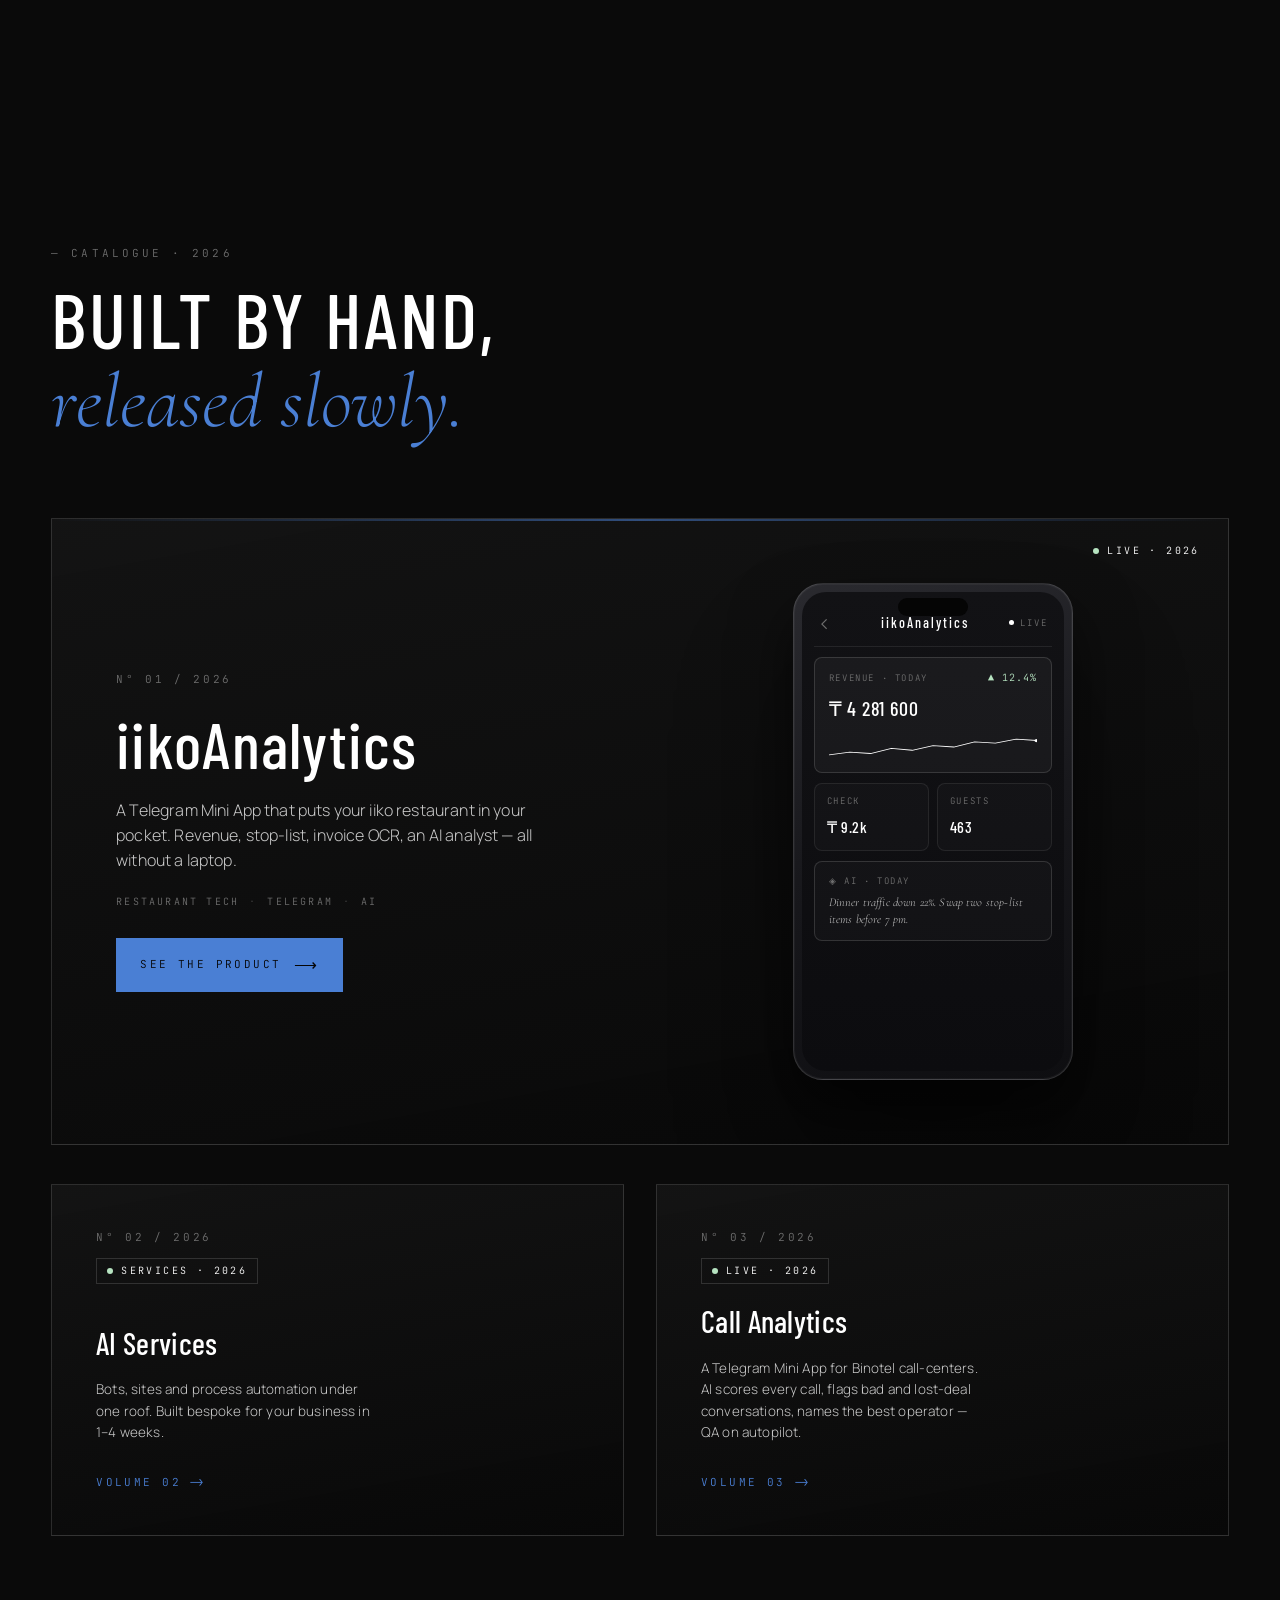
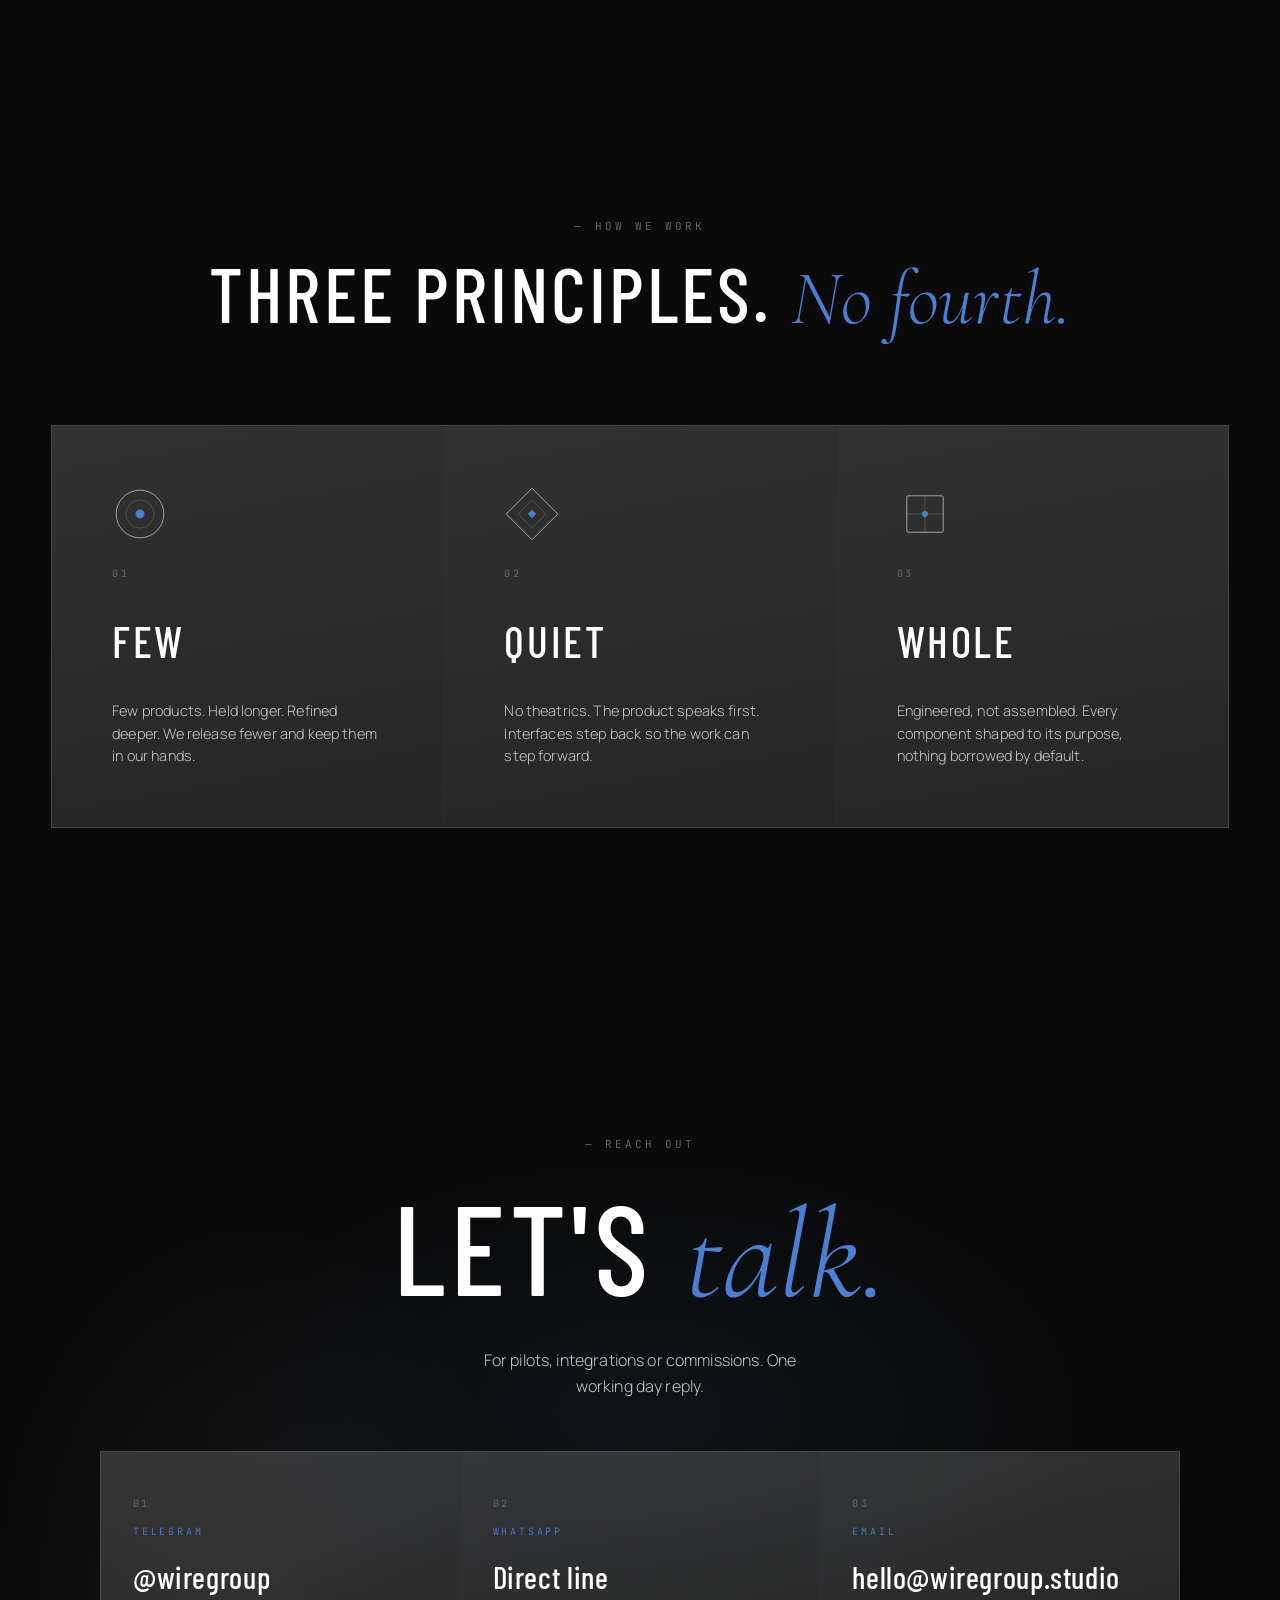
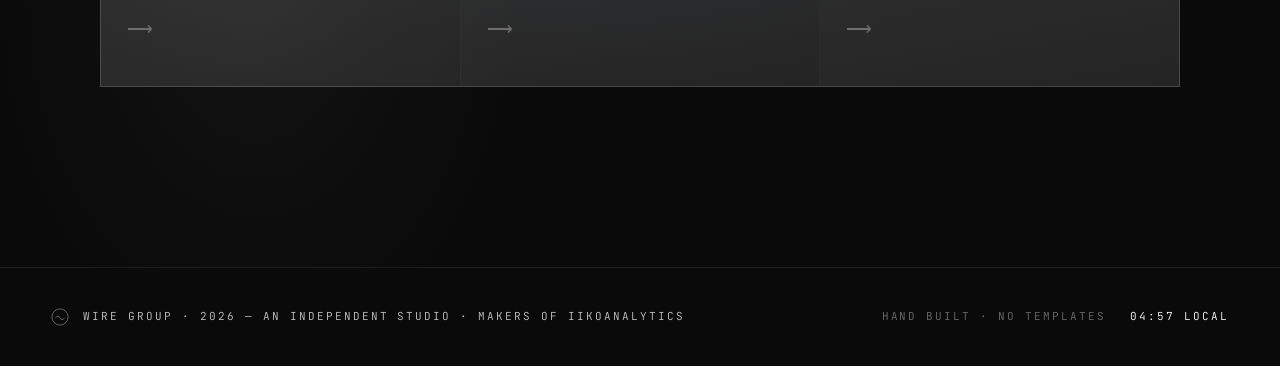
==== commit 7ca52c07: "index: restore original manifesto and principles copy (owner request) Co-Authored-By: Claude Fable 5" ====
--- a/index.html
+++ b/index.html
@@ -142,14 +142,14 @@
 <!-- ========== MANIFESTO — big statement with cream accent ========== -->
 <section class="manifesto" id="manifesto">
   <div class="manifesto-inner">
-    <span class="kicker mono" data-i18n="manifesto-kicker">— What we do · 01</span>
+    <span class="kicker mono" data-i18n="manifesto-kicker">— Manifesto · 01</span>
     <h2 class="manifesto-headline">
-      <span data-i18n="manifesto-1">We build Telegram Mini Apps</span>
-      <span class="serif-italic accent" data-i18n="manifesto-2">that replace the laptop</span>
-      <span data-i18n="manifesto-3">for restaurants and call-centers.</span>
+      <span data-i18n="manifesto-1">We make tools</span>
+      <span class="serif-italic accent" data-i18n="manifesto-2">that disappear</span>
+      <span data-i18n="manifesto-3">into the work.</span>
     </h2>
     <p class="manifesto-foot mono">
-      <span data-i18n="manifesto-foot">3 live products · Almaty · shipping since 2026</span>
+      <span data-i18n="manifesto-foot">Few products. Held longer. Refined deeper.</span>
     </p>
   </div>
 </section>
@@ -253,30 +253,46 @@
 <!-- ========== APPROACH — 3 big blocks ========== -->
 <section class="approach" id="approach">
   <div class="approach-head">
-    <span class="kicker mono" data-i18n="approach-kicker">— Under the hood</span>
+    <span class="kicker mono" data-i18n="approach-kicker">— How we work</span>
     <h2 class="approach-title">
-      <span data-i18n="approach-title-1">Real integrations,</span>
-      <span class="serif-italic accent" data-i18n="approach-title-2">not mockups.</span>
+      <span data-i18n="approach-title-1">Three principles.</span>
+      <span class="serif-italic accent" data-i18n="approach-title-2">No fourth.</span>
     </h2>
   </div>
 
   <div class="approach-grid">
     <article class="principle">
-      <span class="principle-num mono" data-i18n="p1-num">Integration</span>
-      <h3 data-i18n="p1-name">iiko REST 9.x</h3>
-      <p data-i18n="p1-body">Direct connection to the POS. Revenue, invoices and cash shifts come straight from iiko — no manual exports.</p>
+      <svg class="principle-glyph" viewBox="0 0 80 80" aria-hidden="true">
+        <circle cx="40" cy="40" r="34" />
+        <circle cx="40" cy="40" r="20" class="thin" />
+        <circle cx="40" cy="40" r="6" class="solid" />
+      </svg>
+      <span class="principle-num mono">01</span>
+      <h3 data-i18n="p1-name">Few</h3>
+      <p data-i18n="p1-body">Few products. Held longer. Refined deeper. We release fewer and keep them in our hands.</p>
     </article>
 
     <article class="principle">
-      <span class="principle-num mono" data-i18n="p2-num">Intelligence</span>
-      <h3 data-i18n="p2-name">Claude AI</h3>
-      <p data-i18n="p2-body">Reads supplier invoices from a photo and posts them into iiko in seconds. Scores call-center conversations overnight.</p>
+      <svg class="principle-glyph" viewBox="0 0 80 80" aria-hidden="true">
+        <rect x="14" y="14" width="52" height="52" transform="rotate(45 40 40)" />
+        <rect x="26" y="26" width="28" height="28" transform="rotate(45 40 40)" class="thin" />
+        <rect x="36" y="36" width="8" height="8" transform="rotate(45 40 40)" class="solid" />
+      </svg>
+      <span class="principle-num mono">02</span>
+      <h3 data-i18n="p2-name">Quiet</h3>
+      <p data-i18n="p2-body">No theatrics. The product speaks first. Interfaces step back so the work can step forward.</p>
     </article>
 
     <article class="principle">
-      <span class="principle-num mono" data-i18n="p3-num">Channel</span>
-      <h3 data-i18n="p3-name">Telegram</h3>
-      <p data-i18n="p3-body">No installs, no app store, no passwords. Works on any phone your team already carries.</p>
+      <svg class="principle-glyph" viewBox="0 0 80 80" aria-hidden="true">
+        <rect x="14" y="14" width="52" height="52" rx="2" />
+        <line x1="14" y1="40" x2="66" y2="40" class="thin" />
+        <line x1="40" y1="14" x2="40" y2="66" class="thin" />
+        <circle cx="40" cy="40" r="4" class="solid" />
+      </svg>
+      <span class="principle-num mono">03</span>
+      <h3 data-i18n="p3-name">Whole</h3>
+      <p data-i18n="p3-body">Engineered, not assembled. Every component shaped to its purpose, nothing borrowed by default.</p>
     </article>
   </div>
 </section>
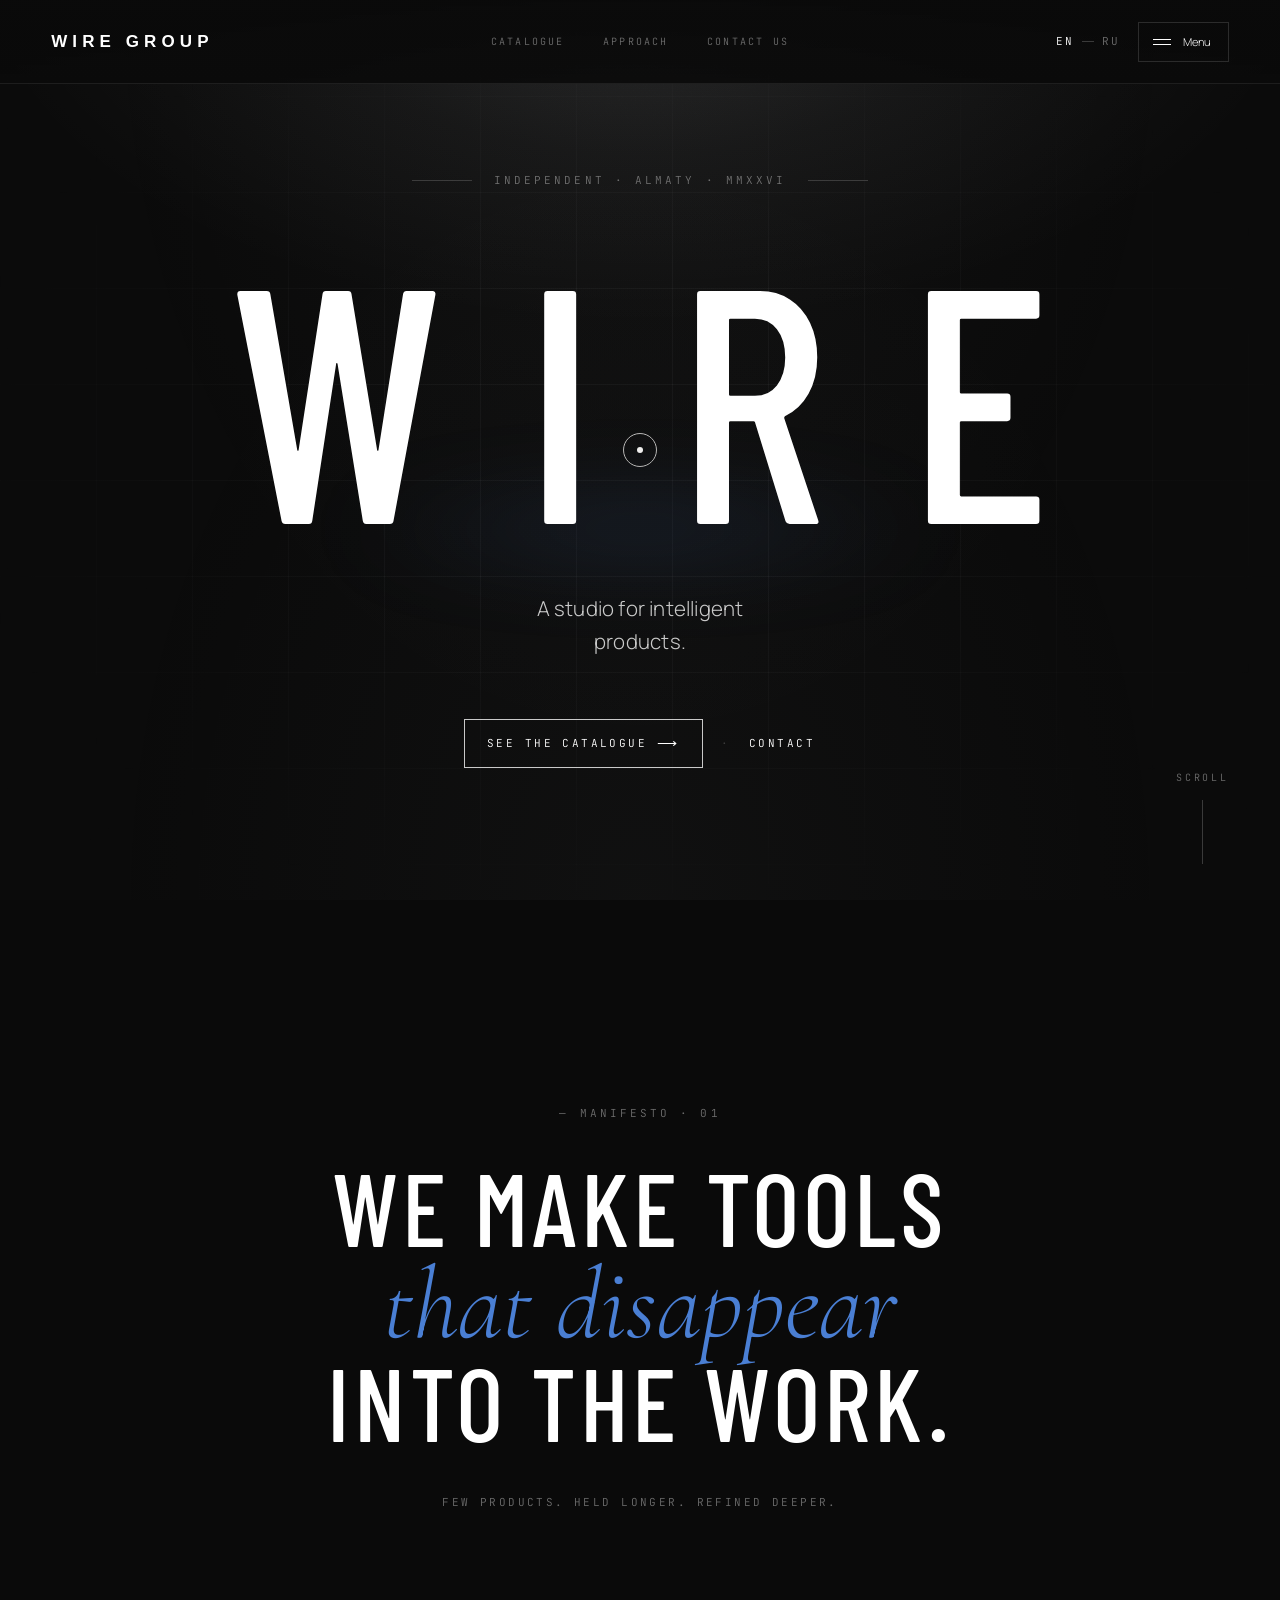
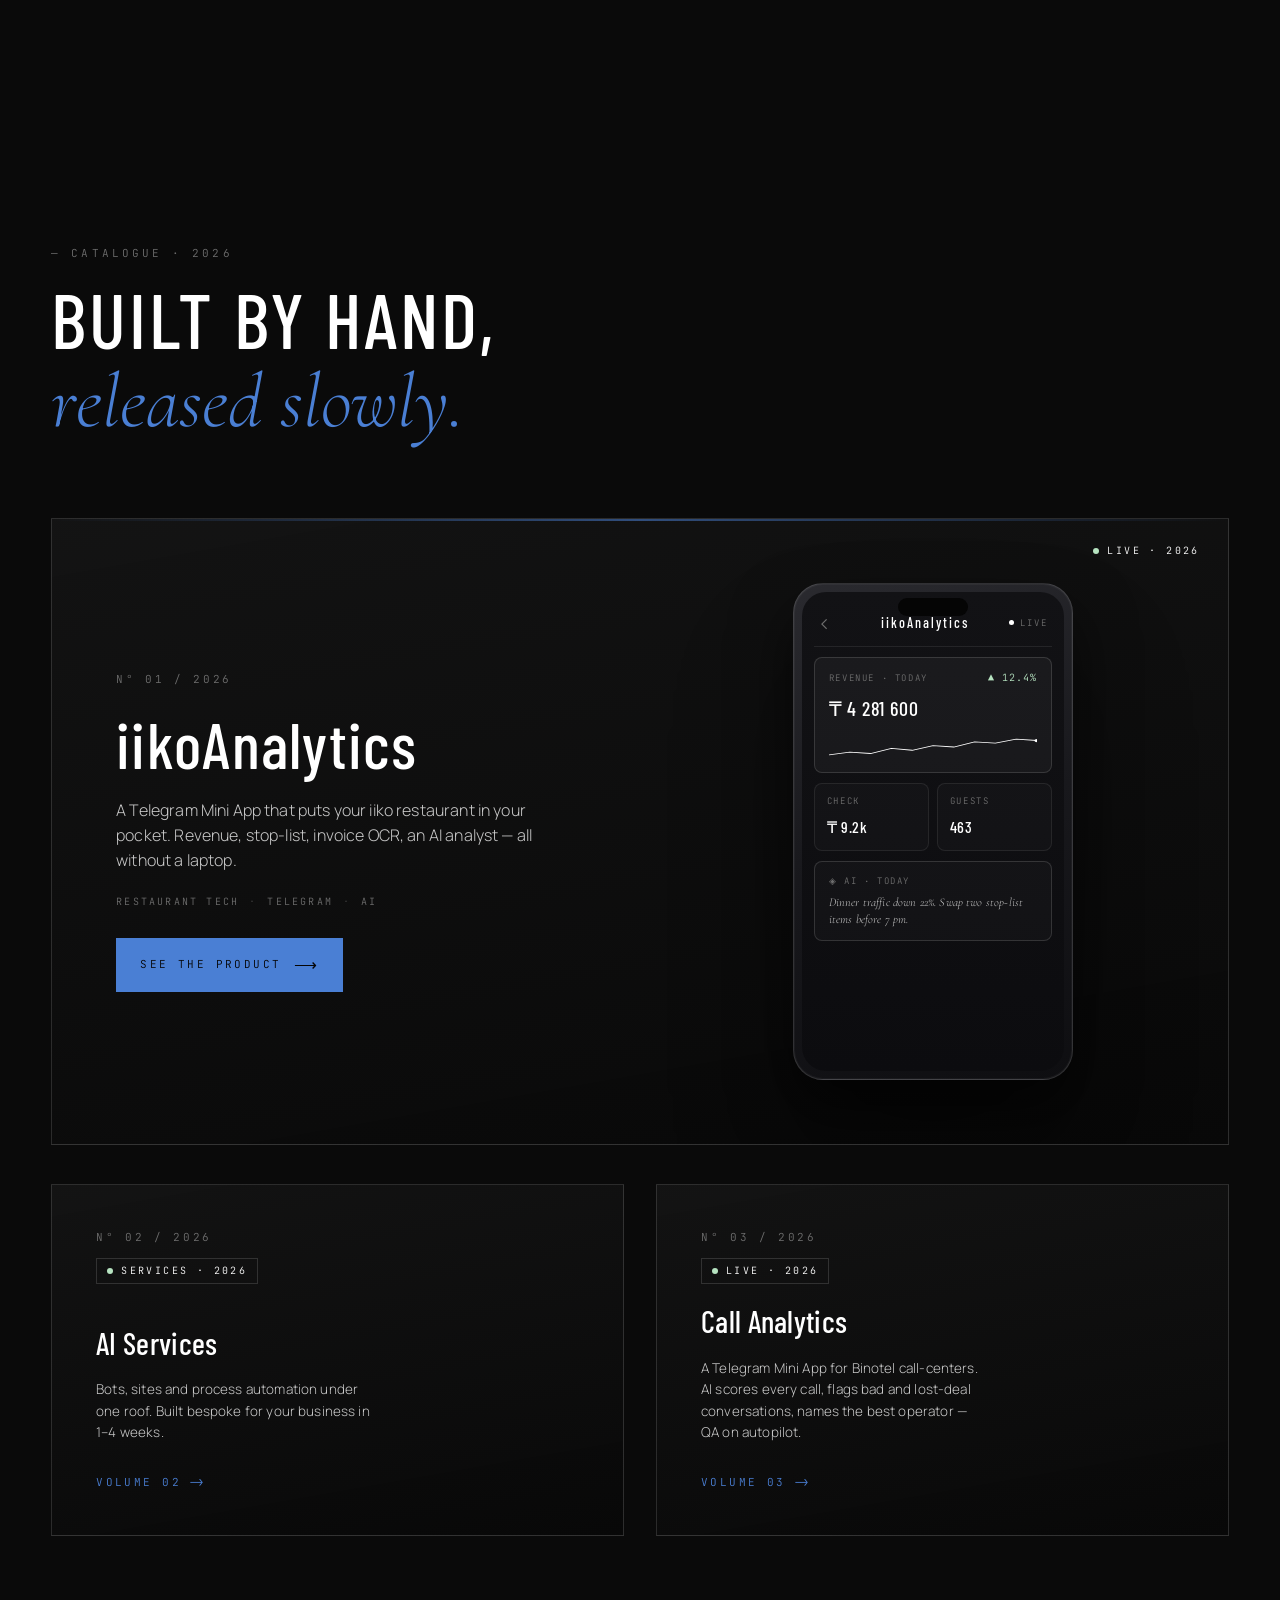
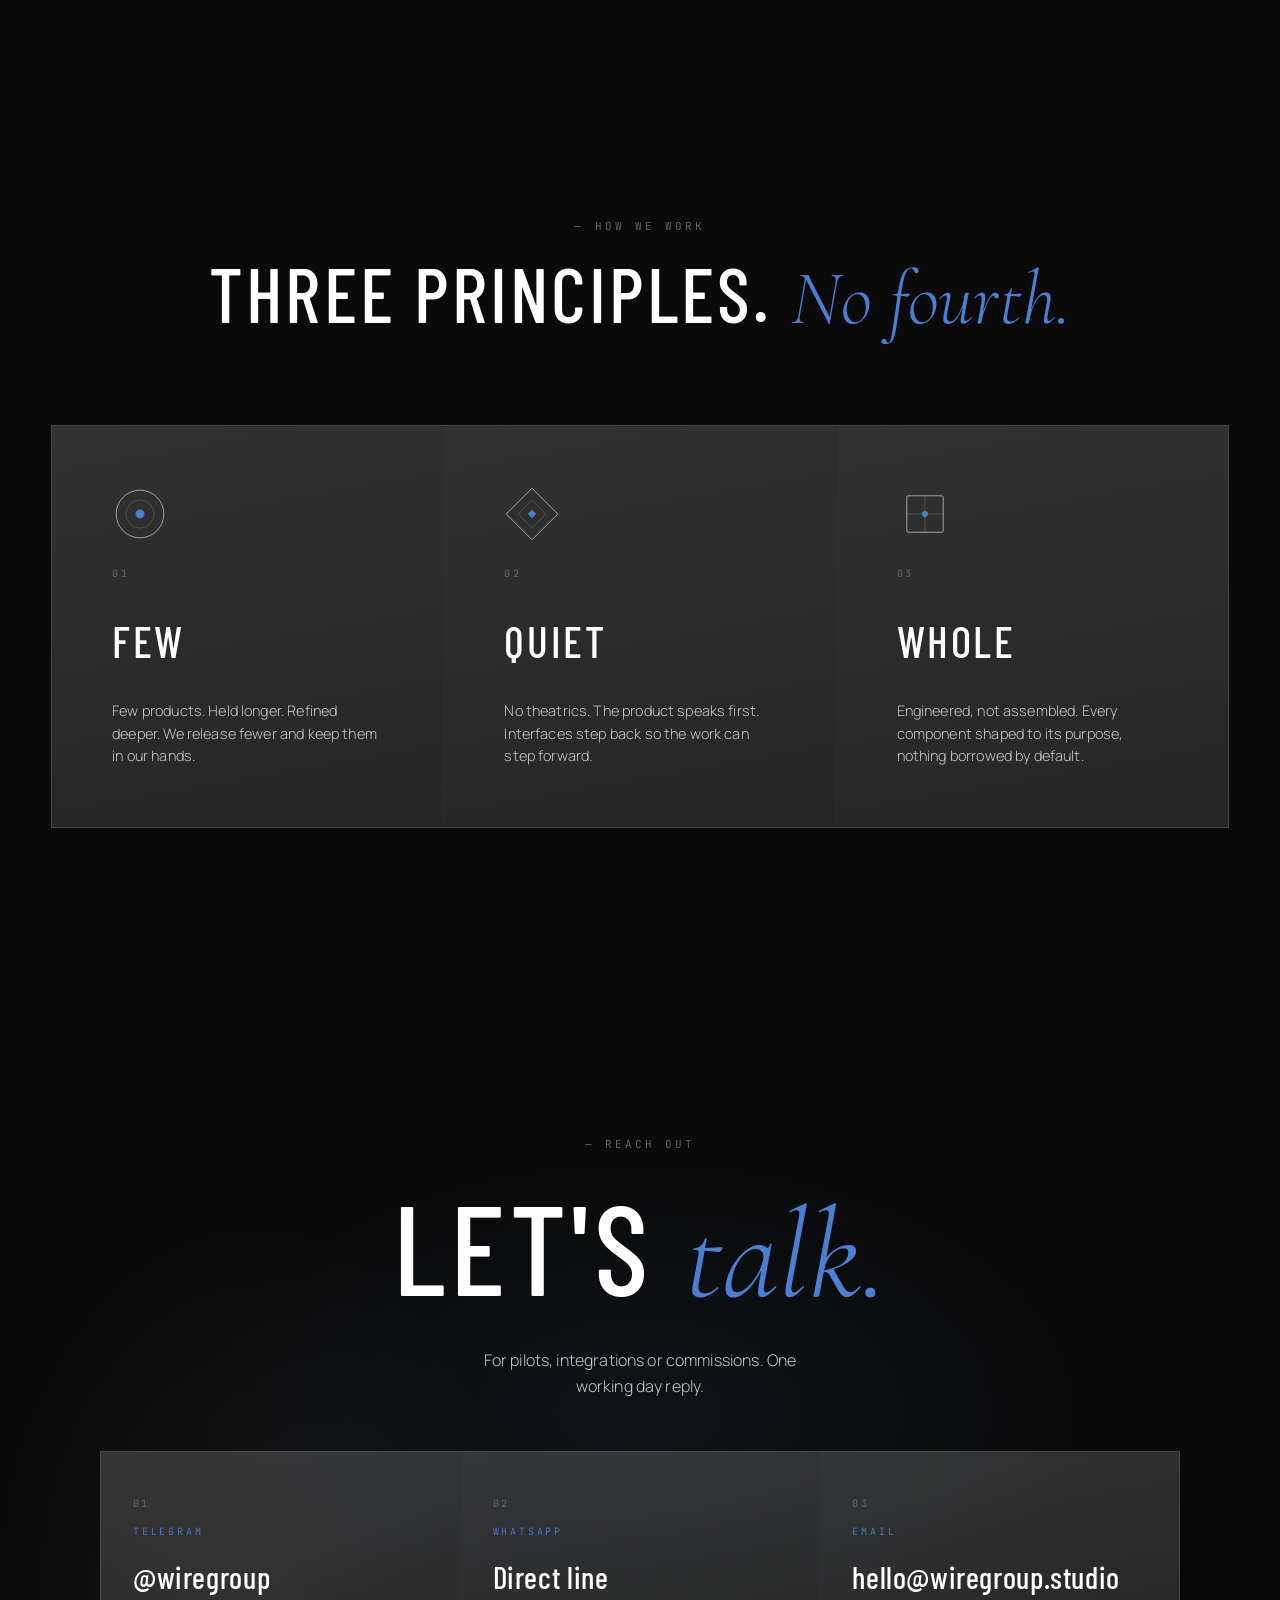
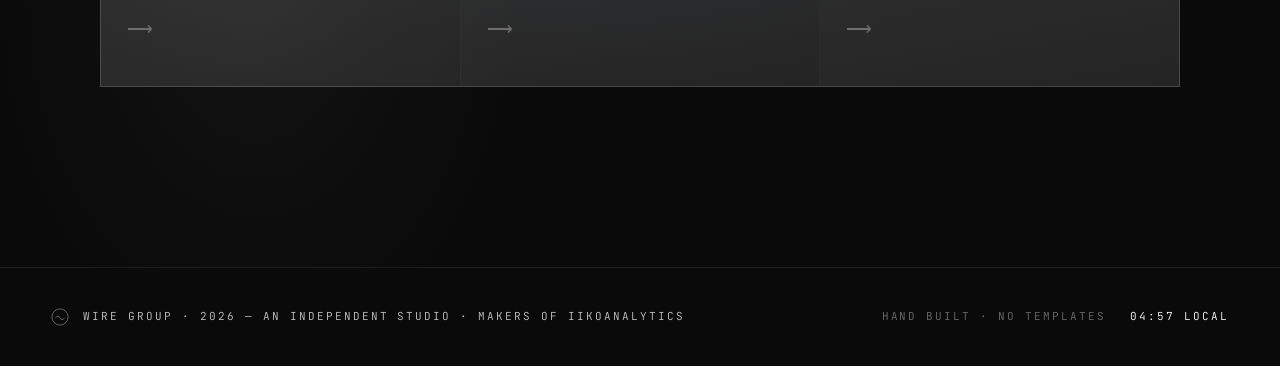
==== commit 721b66b4: "Topbar v2: wordmark + real page navigation, status pill removed Co-Authored-By: Claude Fable 5 <nore" ====
--- a/index.html
+++ b/index.html
@@ -19,20 +19,13 @@
 <!-- Top bar -->
 <header class="topbar">
   <a href="#hero" class="topbar-mark" data-cursor="link" aria-label="Wire Group home">
-    <span class="topbar-mark-symbol">
-      <svg viewBox="0 0 40 40" aria-hidden="true">
-        <circle cx="20" cy="20" r="18" />
-        <path d="M10 22 Q 16 14 20 22 T 30 22" />
-      </svg>
-    </span>
-    <span class="topbar-mark-text">WIRE&nbsp;GROUP</span>
+    <span class="topbar-wordmark">WIRE GROUP</span>
   </a>
 
-  <nav class="topbar-nav">
-    <span class="topbar-nav-status">
-      <span class="topbar-dot"></span>
-      <span data-i18n="status">Available for select work · 2026</span>
-    </span>
+  <nav class="topbar-nav topbar-links">
+    <a href="#catalogue" class="topbar-link" data-cursor="link" data-menu-link><span data-i18n="nav-catalog">Catalogue</span></a>
+    <a href="#approach" class="topbar-link" data-cursor="link" data-menu-link><span data-i18n="tb-approach">Approach</span></a>
+    <a href="#contact" class="topbar-link" data-cursor="link" data-menu-link><span data-i18n="nav-contact">Contact</span></a>
   </nav>
 
   <div class="topbar-actions">
--- a/style.css
+++ b/style.css
@@ -3734,3 +3734,43 @@
   .review-slots { grid-template-columns: 1fr; }
   .review-slot { min-height: 0; }
 }
+
+/* =============================================================
+   Topbar v2 — wordmark + real navigation
+   ============================================================= */
+.topbar-wordmark {
+  font-family: var(--font-display);
+  font-weight: 600;
+  font-size: 17px;
+  letter-spacing: 0.3em;
+  color: var(--silver-bright);
+  white-space: nowrap;
+}
+.topbar-links {
+  display: flex;
+  align-items: center;
+  gap: clamp(18px, 3vw, 40px);
+}
+.topbar-link {
+  position: relative;
+  font-family: var(--font-mono);
+  font-size: 10px;
+  letter-spacing: 0.22em;
+  text-transform: uppercase;
+  color: var(--silver-mute);
+  padding: 6px 0;
+  transition: color 0.3s var(--ease-out);
+}
+.topbar-link::after {
+  content: "";
+  position: absolute;
+  left: 0; right: 100%; bottom: 0;
+  height: 1px;
+  background: var(--blue);
+  transition: right 0.35s var(--ease-out);
+}
+.topbar-link:hover { color: var(--silver-bright); }
+.topbar-link:hover::after { right: 0; }
+@media (max-width: 900px) {
+  .topbar-links { display: none; }
+}
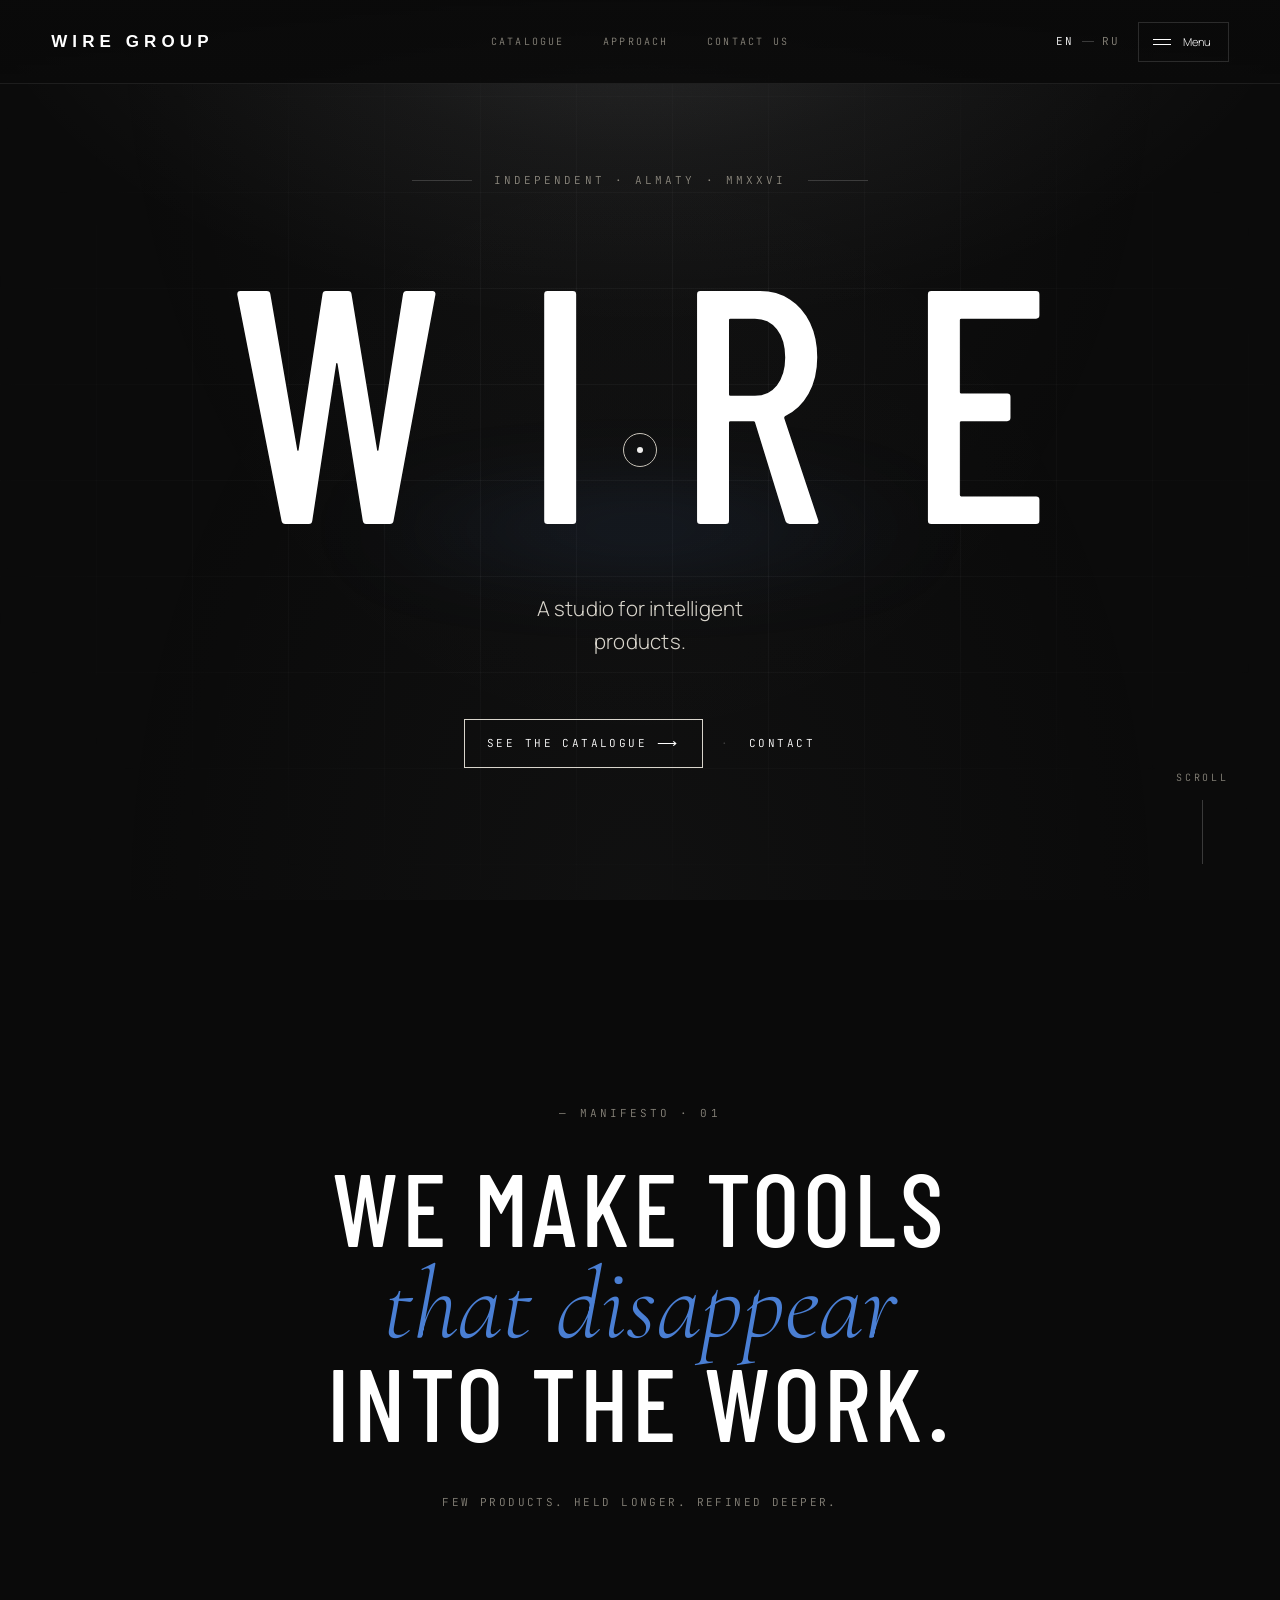
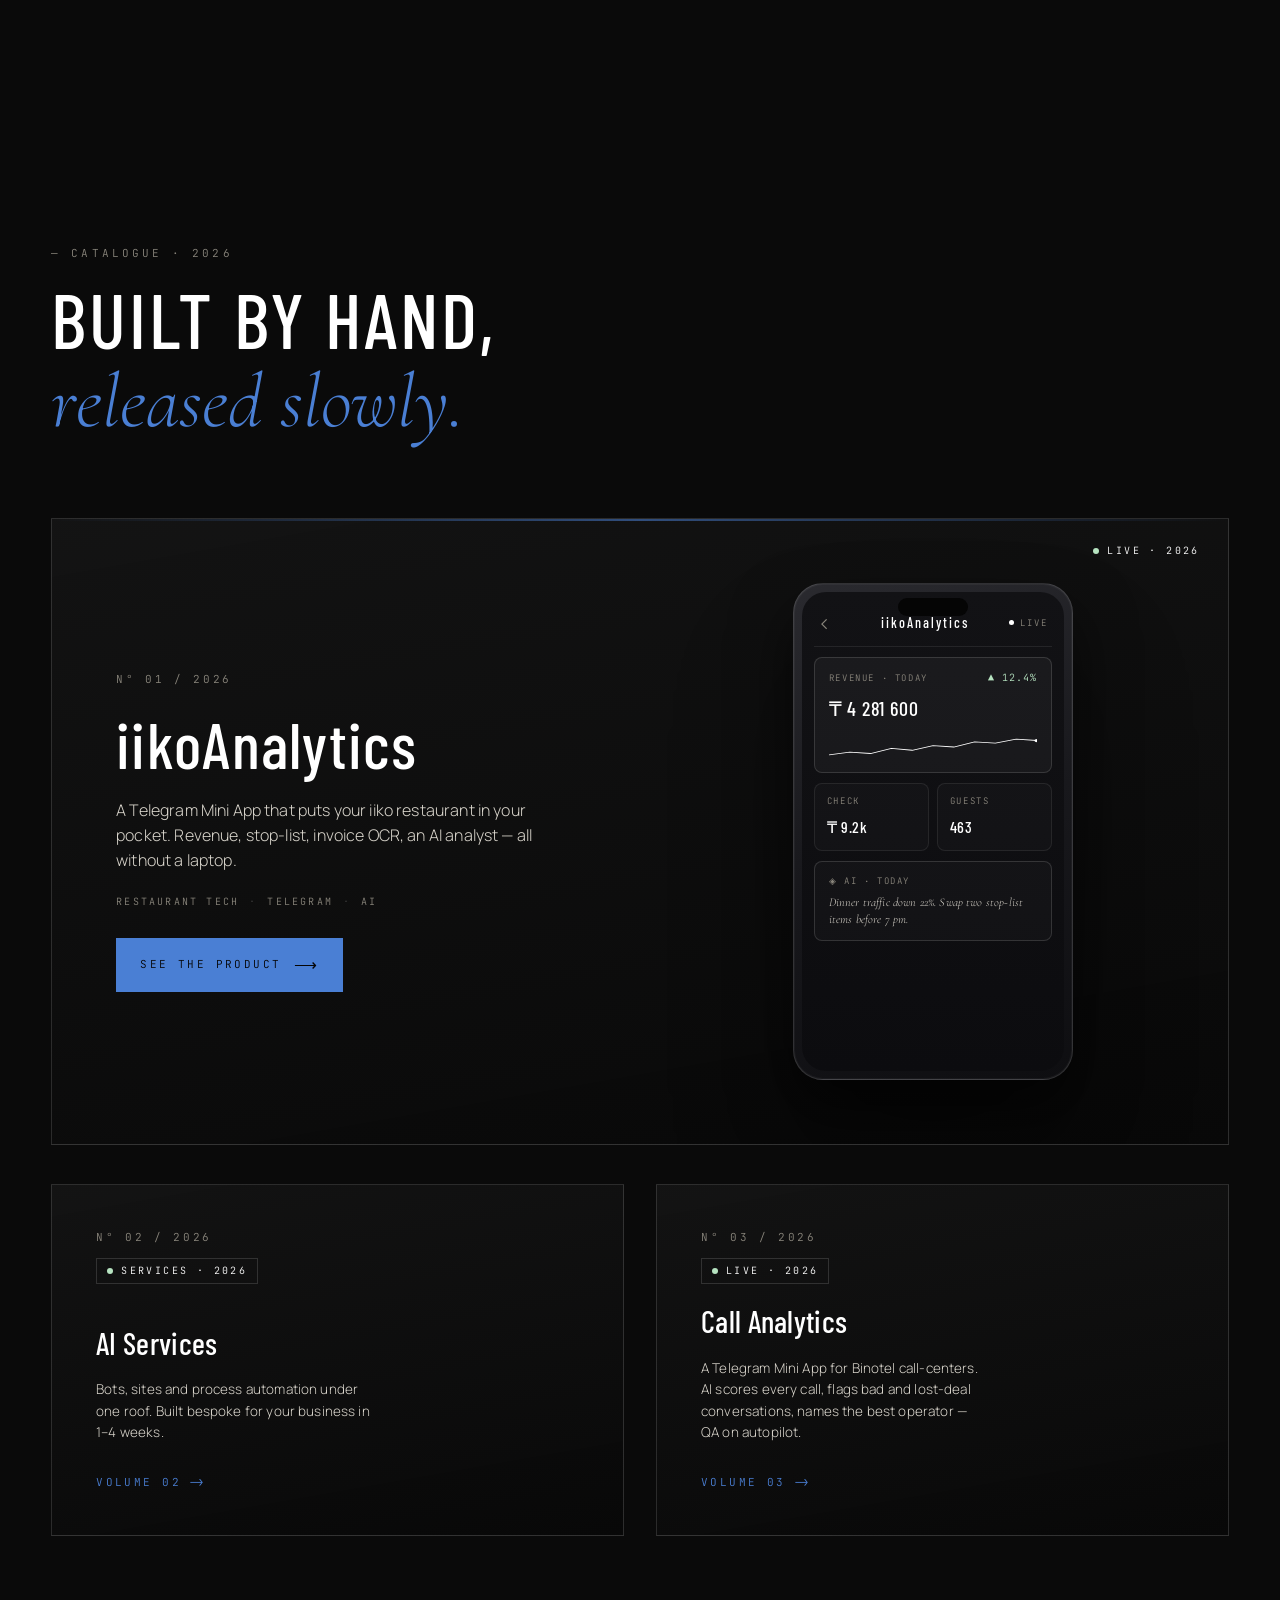
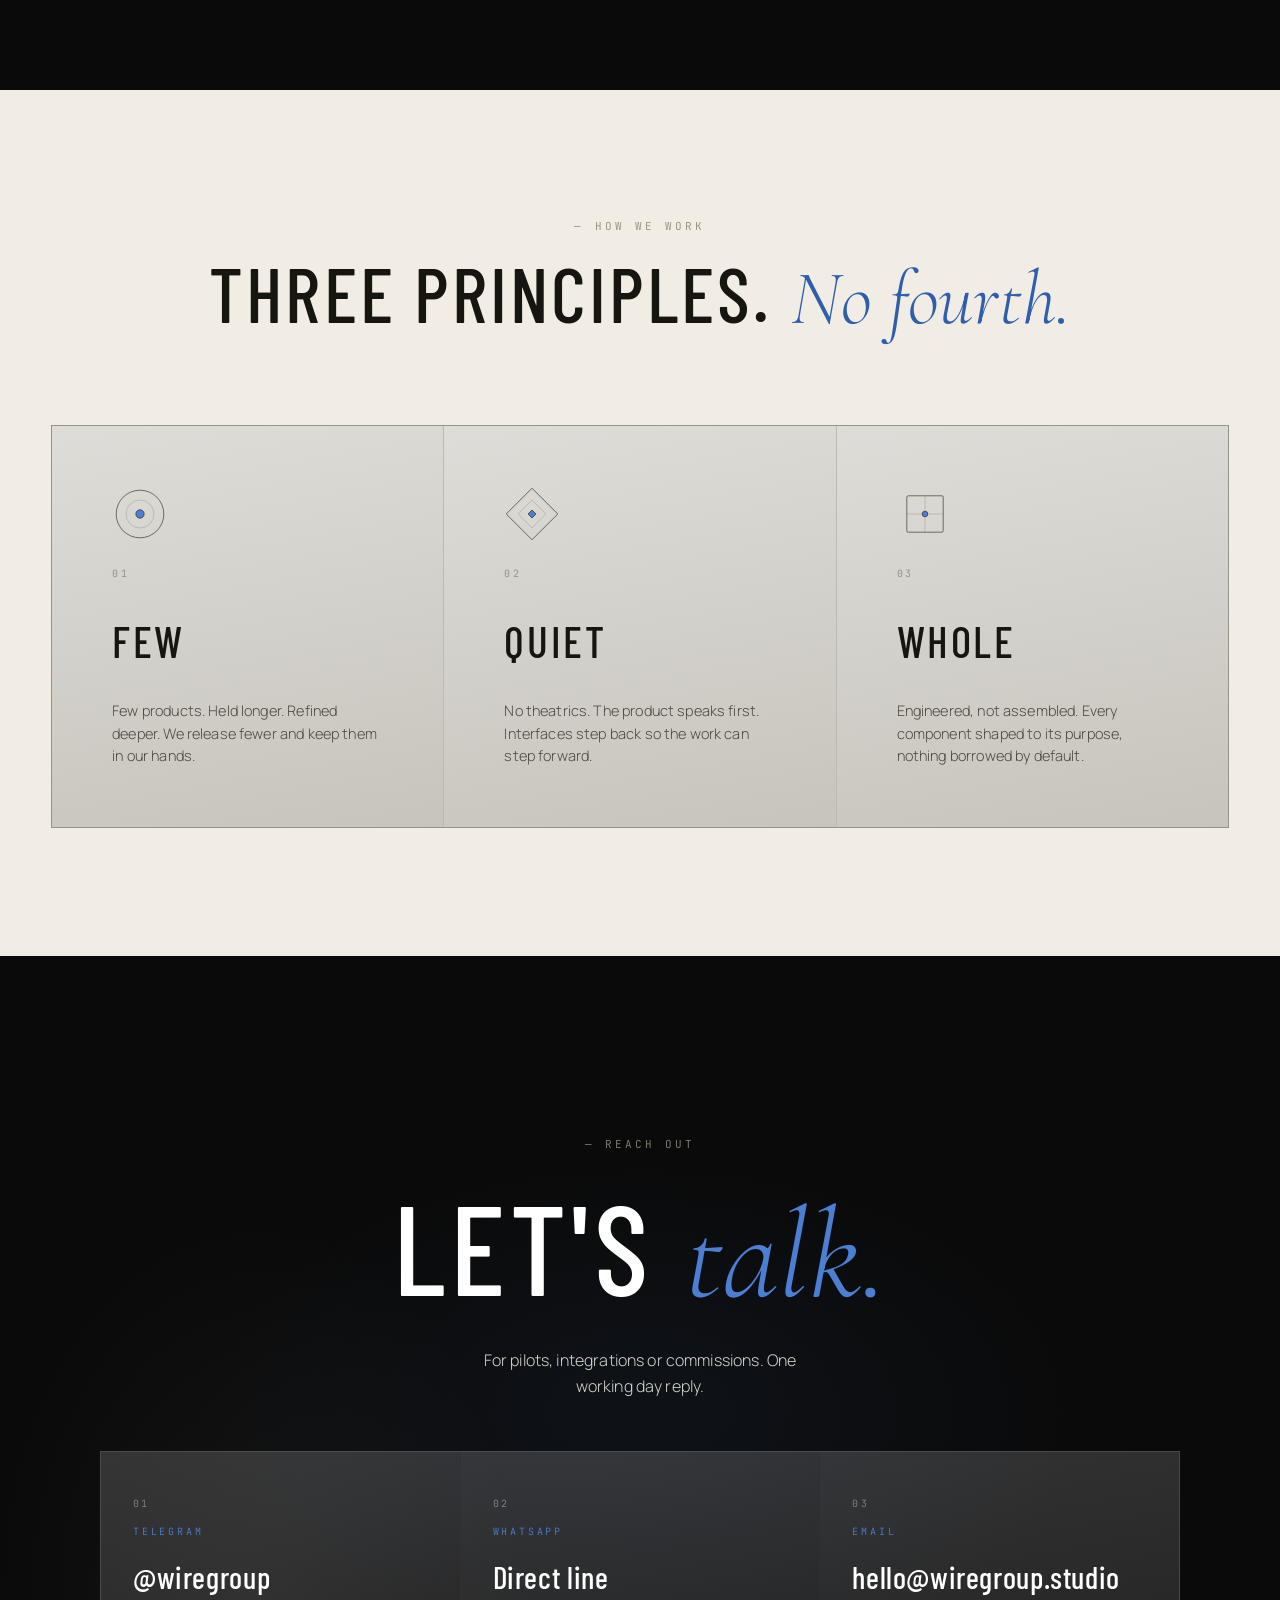
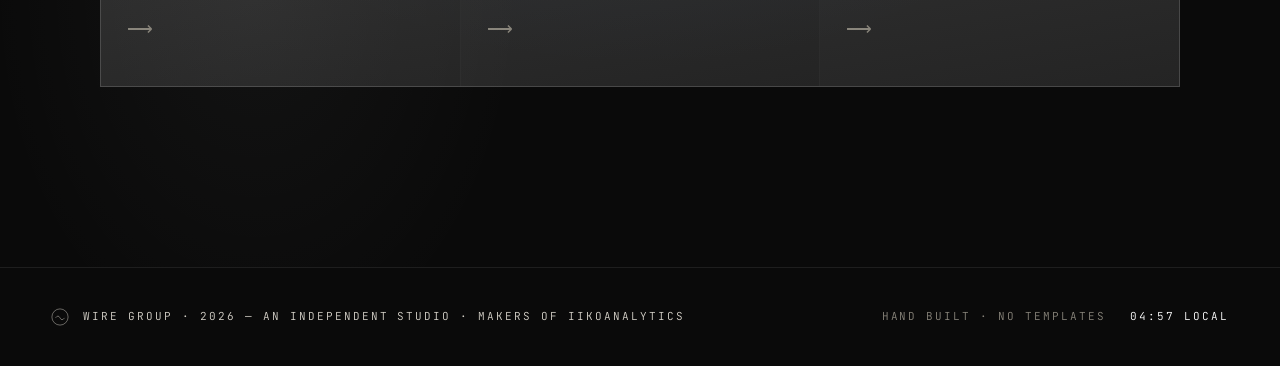
==== commit 8ab2d841: "Bugatti pass: real-app demo phone, light editorial sections, brighter palette - Demo phone rebuilt t" ====
--- a/index.html
+++ b/index.html
@@ -244,7 +244,7 @@
 </section>
 
 <!-- ========== APPROACH — 3 big blocks ========== -->
-<section class="approach" id="approach">
+<section class="approach section-light" id="approach">
   <div class="approach-head">
     <span class="kicker mono" data-i18n="approach-kicker">— How we work</span>
     <h2 class="approach-title">
--- a/style.css
+++ b/style.css
@@ -10,9 +10,9 @@
   --black:        #0A0A0A;             /* main background */
   --black-deep:   #050505;             /* preloader / menu */
   --black-soft:   #141414;             /* cards */
-  --silver:       #C8C8C8;             /* text */
+  --silver:       #D8D4CB;             /* text — warm, brighter */
   --silver-bright:#FFFFFF;             /* headlines only */
-  --silver-mute:  #6e6e6e;
+  --silver-mute:  #8A867C;
   --silver-dim:   #3a3a3a;
   --blue:         #4A7FD4;             /* Bugatti Blue accent / glow */
   --blue-deep:    #1B3A6B;             /* Bugatti Blue deep */
@@ -1363,9 +1363,9 @@
 }
 
 /* Positioning around the phone — tuned to stay inside right column */
-.orbit-ai    { top: -30px;   left: -68px;  }
-.orbit-net   { top: 38%;     right: -70px; }
-.orbit-price { bottom: 76px; left: -80px;  }
+.orbit-ai    { top: -26px;   left: -120px; }
+.orbit-net   { top: 40%;     right: -128px; }
+.orbit-price { bottom: 90px; left: -128px; }
 
 /* Card 1 — AI · OCR flow */
 .orbit-flow {
@@ -3774,3 +3774,211 @@
 @media (max-width: 900px) {
   .topbar-links { display: none; }
 }
+
+/* =============================================================
+   Demo phone v2 — mirrors the real Mini App design
+   ============================================================= */
+.page-product .demo-phone {
+  width: min(290px, 100%);
+  cursor: pointer;
+}
+.demo-phone:focus-visible { outline: 1px solid var(--blue); outline-offset: 4px; }
+
+.dph {
+  font-family: -apple-system, BlinkMacSystemFont, "SF Pro Text", "Helvetica Neue", system-ui, sans-serif;
+  background: #080808;
+  color: #f0ece4;
+  padding: 12px 12px 10px;
+}
+.dph-header {
+  display: flex; align-items: flex-start; justify-content: space-between;
+  padding: 6px 4px 10px;
+}
+.dph-title {
+  display: block;
+  font-size: 17px; font-weight: 700; letter-spacing: -0.02em;
+  color: #f0ece4;
+}
+.dph-date { font-size: 11px; color: #6a6a6a; }
+.dph-menu {
+  width: 30px; height: 30px;
+  display: flex; align-items: center; justify-content: center;
+  border: 1px solid #1e1e1e; border-radius: 9px;
+  background: #0f0f0f;
+  color: #f0ece4; font-size: 15px; line-height: 1;
+}
+.dph-chips {
+  display: flex; gap: 6px;
+  overflow: hidden;
+  padding: 2px 0 4px;
+}
+.dph-chip {
+  flex: none;
+  padding: 5px 11px;
+  border: 1px solid #1e1e1e; border-radius: 20px;
+  background: #0f0f0f;
+  font-size: 10.5px; font-weight: 500; color: #6a6a6a;
+  white-space: nowrap;
+}
+.dph-chip.is-active { color: #f0ece4; border-color: #3a3a3a; font-weight: 600; }
+
+.dph-card {
+  background: #0f0f0f;
+  border: 1px solid #1e1e1e;
+  border-radius: 14px;
+  padding: 11px 13px;
+  margin-top: 8px;
+  display: flex; flex-direction: column; gap: 6px;
+}
+.dph-card.alert { border-color: rgba(255, 59, 48, 0.35); background: rgba(255, 59, 48, 0.05); }
+.dph-row { display: grid; grid-template-columns: 1fr 1fr; gap: 8px; margin-top: 8px; }
+.dph-row .dph-card { margin-top: 0; }
+.dph-card.sm { padding: 10px 12px; gap: 3px; }
+.dph-label { font-size: 10.5px; color: #6a6a6a; font-weight: 500; }
+.dph-value-row { display: flex; align-items: baseline; justify-content: space-between; gap: 8px; }
+.dph-value {
+  font-size: 21px; font-weight: 700; letter-spacing: -0.02em;
+  color: #f0ece4; font-variant-numeric: tabular-nums;
+}
+.dph-value.sm { font-size: 16px; }
+.dph-change { font-size: 11px; font-weight: 600; }
+.dph-change.up, .dph-up { color: #34C759; }
+.dph-change.down, .dph-neg { color: #FF3B30; }
+.dph-mut { color: #6a6a6a; font-size: 11px; }
+.dph-spark { width: 100%; height: 30px; margin-top: 2px; }
+.dph-spark polyline { fill: none; stroke: #34C759; stroke-width: 1.6; stroke-linecap: round; }
+.dph-trow {
+  display: flex; align-items: center; justify-content: space-between; gap: 8px;
+  padding: 6px 0;
+  border-bottom: 1px solid #1e1e1e;
+  font-size: 12px; color: #f0ece4;
+}
+.dph-trow:last-child { border-bottom: none; padding-bottom: 0; }
+.dph-trow b { font-weight: 600; font-variant-numeric: tabular-nums; }
+.dph-badge {
+  min-width: 22px; text-align: center;
+  padding: 2px 8px; border-radius: 10px;
+  background: #1e1e1e; color: #f0ece4;
+  font-size: 11px; font-weight: 600;
+}
+.dph-badge.red { background: rgba(255,59,48,0.15); color: #FF3B30; font-size: 10px; }
+.dph-bar-row {
+  display: flex; align-items: center; gap: 8px;
+  font-size: 10.5px; color: #6a6a6a;
+}
+.dph-bar-row b { color: #f0ece4; font-weight: 600; min-width: 40px; text-align: right; }
+.dph-bar { flex: 1; height: 5px; border-radius: 3px; background: #1e1e1e; overflow: hidden; }
+.dph-bar .fill { display: block; height: 100%; width: var(--w, 0%); background: #3a3a3a; border-radius: 3px; }
+.dph-bar .fill.accent { background: #5B9CF6; }
+
+.dph-nav {
+  display: flex; justify-content: space-between;
+  border-top: 1px solid #1e1e1e;
+  padding: 8px 2px 2px;
+  margin-top: auto;
+}
+.dph-nav-item {
+  display: flex; flex-direction: column; align-items: center; gap: 3px;
+  flex: 1;
+  background: none; border: 0; padding: 2px 0;
+  cursor: pointer;
+}
+.dph-nav-item svg {
+  width: 17px; height: 17px;
+  fill: none; stroke: #6a6a6a; stroke-width: 1.8;
+  transition: stroke 0.25s ease;
+}
+.dph-nav-item span {
+  font-size: 7.5px; color: #6a6a6a; font-weight: 500;
+  transition: color 0.25s ease;
+}
+.dph-nav-item.is-active svg { stroke: #ffffff; }
+.dph-nav-item.is-active span { color: #ffffff; font-weight: 600; }
+
+.demo-hint {
+  margin-top: 22px;
+  font-size: 10px;
+  letter-spacing: 0.22em;
+  text-transform: uppercase;
+  color: var(--silver-mute);
+  text-align: center;
+  animation: hintPulse 3s ease-in-out infinite;
+}
+@keyframes hintPulse {
+  0%, 100% { opacity: 0.55; }
+  50% { opacity: 1; }
+}
+@media (prefers-reduced-motion: reduce) {
+  .demo-hint { animation: none; }
+}
+@media (max-width: 900px) {
+  .page-product .demo-phone { width: min(250px, 78vw); }
+}
+
+/* =============================================================
+   Light editorial sections (Bugatti-style alternation)
+   ============================================================= */
+.section-light {
+  background: #F1EDE4;
+  --l-ink: #16150F;
+  --l-body: #4c4a42;
+  --l-mute: #8f8b80;
+  --l-hair: rgba(22, 21, 15, 0.14);
+  --l-hair-2: rgba(22, 21, 15, 0.24);
+}
+.section-light .section-index { color: var(--l-ink); }
+.section-light .section-title { color: var(--l-mute); }
+.section-light .section-rule { background: var(--l-hair-2); }
+.section-light .kicker { color: var(--l-mute); }
+
+/* chapters on light */
+.section-light .features-headline { color: var(--l-ink); }
+.section-light .chapter { border-color: var(--l-hair); }
+.section-light .chapter:last-child { border-bottom-color: var(--l-hair); }
+.section-light .chapter-num { color: var(--l-mute); }
+.section-light .chapter:hover .chapter-num { color: var(--blue); }
+.section-light .chapter-title { color: var(--l-ink); }
+.section-light .chapter-body { color: var(--l-body); opacity: 1; }
+.section-light .chapter-tag { color: var(--l-mute); }
+.section-light .chapters-more { color: var(--l-body); }
+
+/* pricing on light */
+.section-light .pricing-headline { color: var(--l-ink); }
+.section-light .pricing-headline .serif-italic { color: var(--l-body); }
+.section-light .pricing-launch { color: #2E5FAF; border-color: rgba(46, 95, 175, 0.4); }
+.section-light .price-row { border-color: var(--l-hair); }
+.section-light .price-row:last-child { border-bottom-color: var(--l-hair); }
+.section-light .price-what h3 { color: var(--l-ink); }
+.section-light .price-what p { color: var(--l-body); opacity: 1; }
+.section-light .price-old { color: var(--l-mute); text-decoration-color: rgba(200, 60, 50, 0.8); }
+.section-light .price-now { color: var(--l-ink); }
+.section-light .price-per { color: var(--l-mute); }
+.section-light .price-note { color: var(--l-body); }
+.section-light .cta-primary { background: var(--l-ink); color: #F1EDE4; }
+.section-light .cta-primary .cta-icon { color: #F1EDE4; }
+.section-light .cta-secondary { color: var(--l-ink); }
+.section-light .cta-secondary::after { background: var(--l-ink); }
+
+/* approach (index principles) on light */
+.section-light .approach-title { color: var(--l-ink); }
+.section-light .approach-title .accent { color: #2E5FAF; }
+.section-light .approach-grid { background: var(--l-hair-2); border-color: var(--l-hair-2); }
+.section-light .principle {
+  background: linear-gradient(170deg, rgba(255,255,255,0.5) 0%, rgba(255,255,255,0.15) 100%);
+}
+.section-light .principle:hover {
+  background: linear-gradient(170deg, rgba(255,255,255,0.75) 0%, rgba(255,255,255,0.3) 100%);
+}
+.section-light .principle-glyph circle,
+.section-light .principle-glyph rect,
+.section-light .principle-glyph line { stroke: var(--l-ink); }
+.section-light .principle-glyph .thin { stroke: var(--l-body); }
+.section-light .principle-num { color: var(--l-mute); }
+.section-light .principle h3 { color: var(--l-ink); }
+.section-light .principle p { color: var(--l-body); }
+
+@media (max-width: 900px) {
+  .dph-nav-item span { display: none; }
+  .dph-nav-item svg { width: 19px; height: 19px; }
+  .dph-nav { padding-bottom: 4px; }
+}
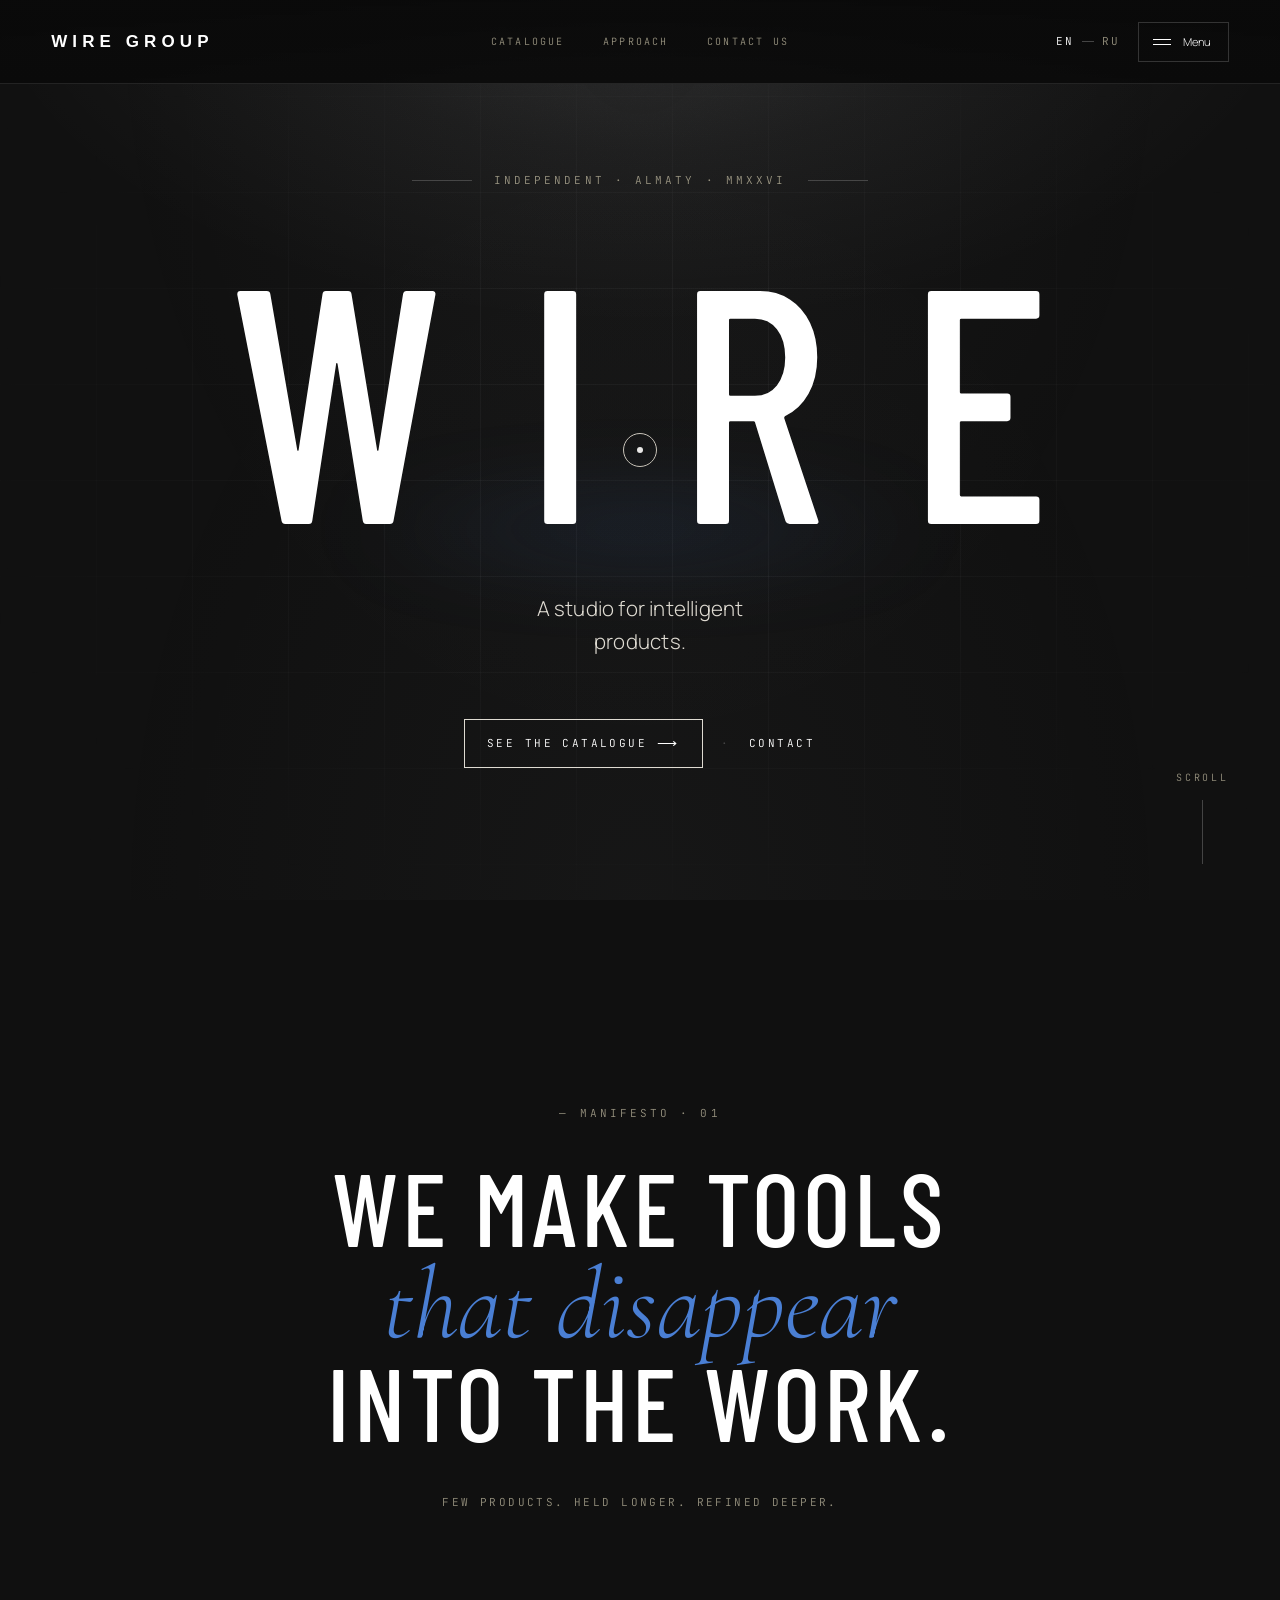
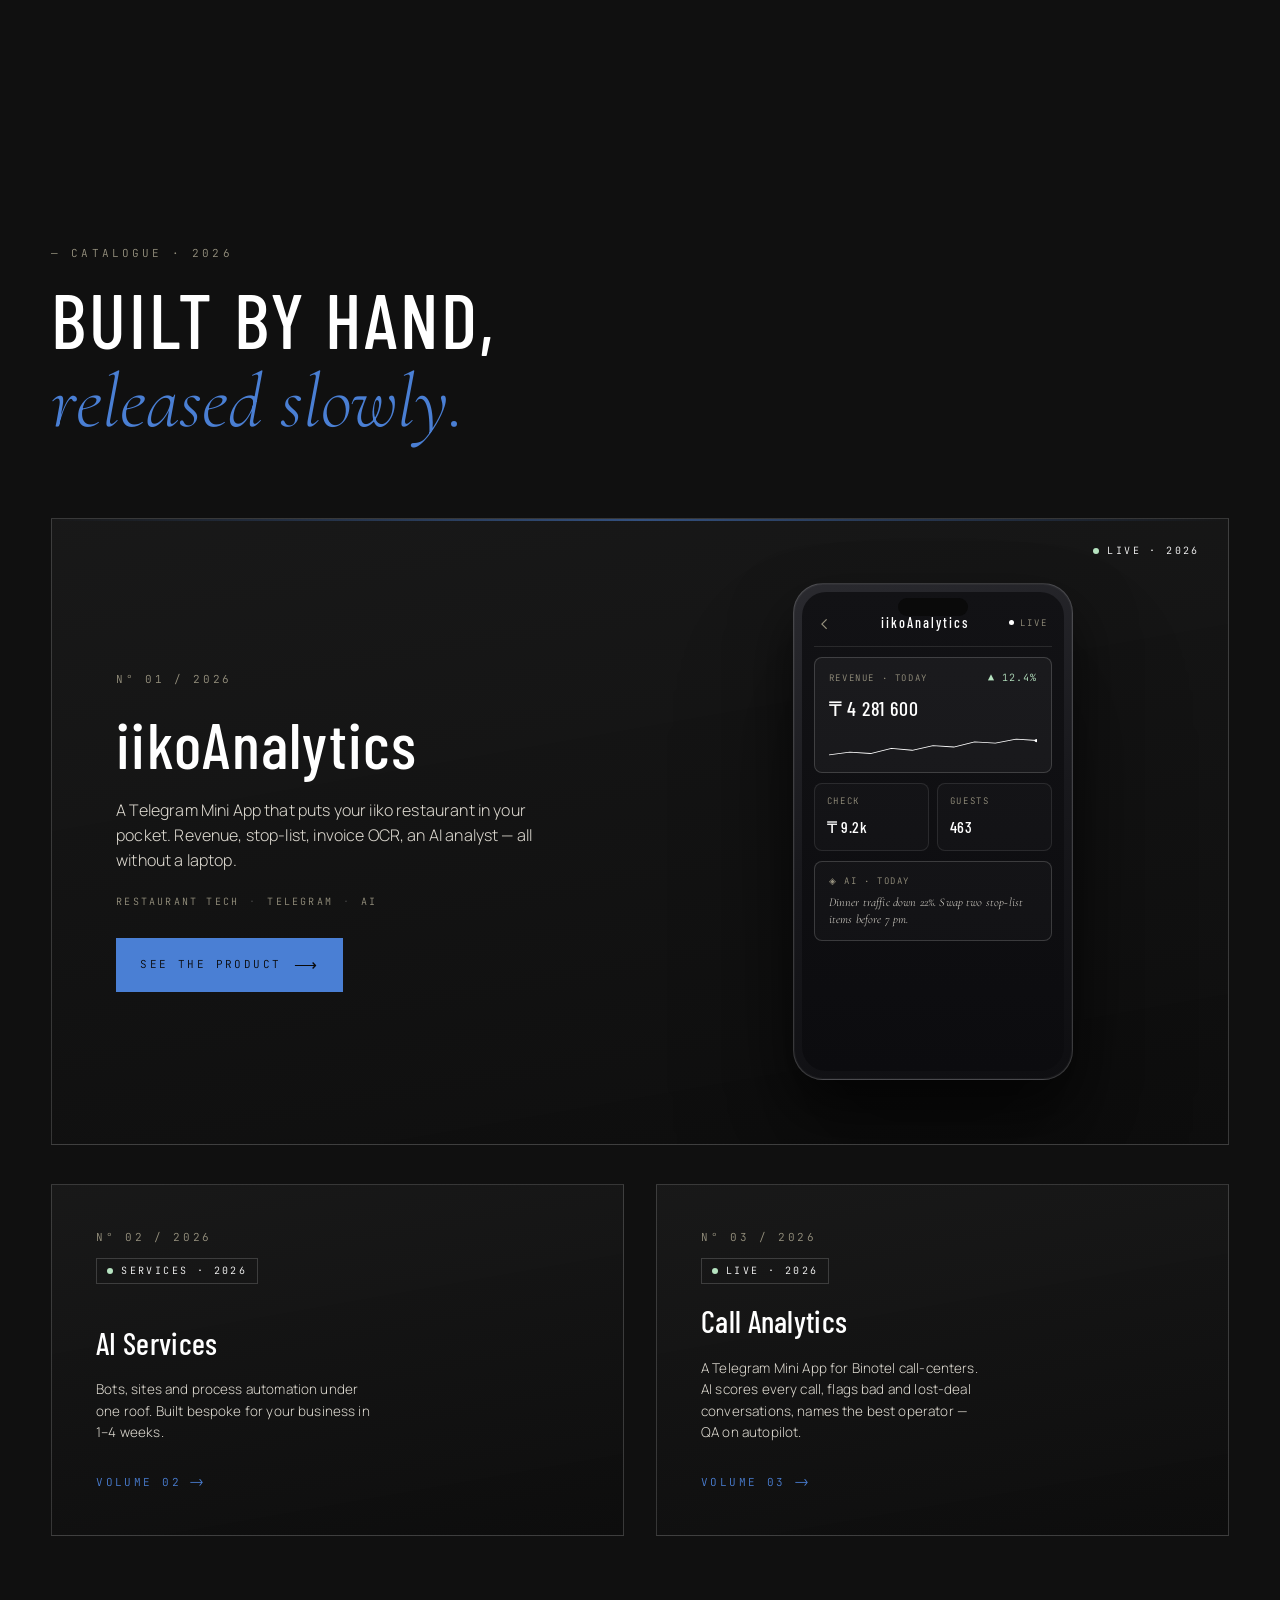
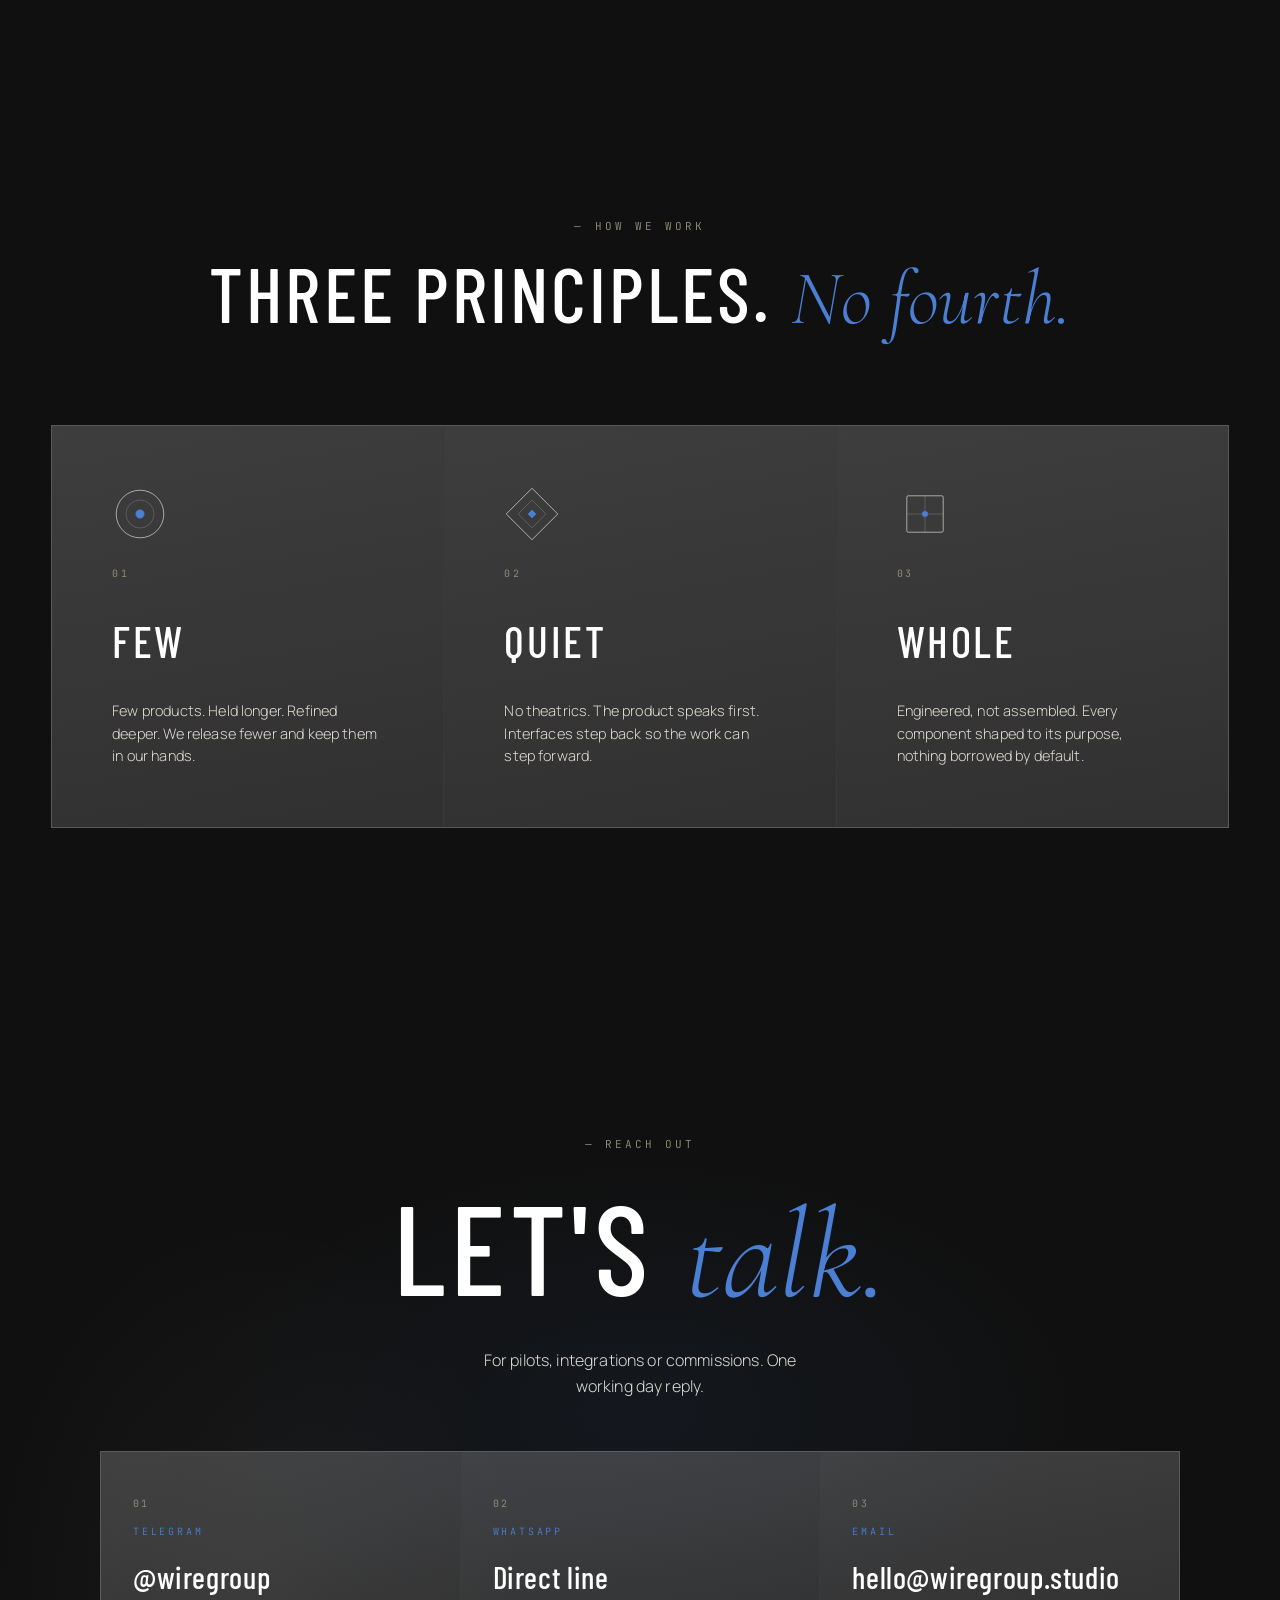
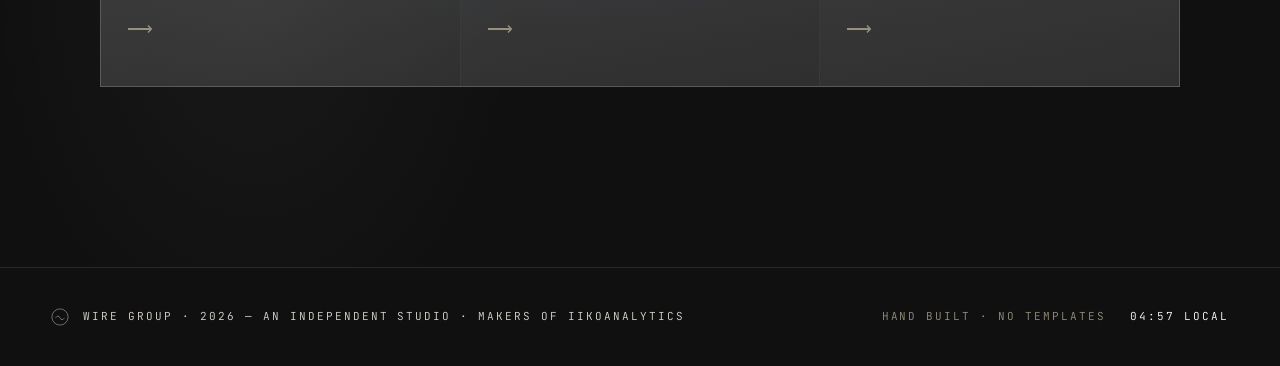
==== commit 4b7adf27: "Drop light sections, lift dark palette; phone wider/shorter with site fonts - Light editorial sectio" ====
--- a/index.html
+++ b/index.html
@@ -244,7 +244,7 @@
 </section>
 
 <!-- ========== APPROACH — 3 big blocks ========== -->
-<section class="approach section-light" id="approach">
+<section class="approach" id="approach">
   <div class="approach-head">
     <span class="kicker mono" data-i18n="approach-kicker">— How we work</span>
     <h2 class="approach-title">
--- a/style.css
+++ b/style.css
@@ -7,22 +7,22 @@
 
 :root {
   /* Bugatti palette per design brief */
-  --black:        #0A0A0A;             /* main background */
-  --black-deep:   #050505;             /* preloader / menu */
-  --black-soft:   #141414;             /* cards */
-  --silver:       #D8D4CB;             /* text — warm, brighter */
+  --black:        #101010;             /* main background — lifted graphite */
+  --black-deep:   #0A0A0A;             /* preloader / menu */
+  --black-soft:   #1A1A1A;             /* cards */
+  --silver:       #DEDAD1;             /* text — warm, brighter */
   --silver-bright:#FFFFFF;             /* headlines only */
-  --silver-mute:  #8A867C;
-  --silver-dim:   #3a3a3a;
+  --silver-mute:  #97927F;
+  --silver-dim:   #444444;
   --blue:         #4A7FD4;             /* Bugatti Blue accent / glow */
   --blue-deep:    #1B3A6B;             /* Bugatti Blue deep */
   --blue-soft:    rgba(74, 127, 212, 0.18);
   /* Backwards-compat aliases — cream → blue */
   --cream:        var(--blue);
   --cream-soft:   var(--blue-soft);
-  --hairline:     rgba(200, 200, 200, 0.10);
-  --hairline-2:   rgba(200, 200, 200, 0.18);
-  --glow:         rgba(255, 255, 255, 0.06);
+  --hairline:     rgba(200, 200, 200, 0.13);
+  --hairline-2:   rgba(200, 200, 200, 0.22);
+  --glow:         rgba(255, 255, 255, 0.07);
 
   --font-display: "Barlow Condensed", "Helvetica Neue", sans-serif;
   --font-serif:   "Cormorant Garamond", serif;
@@ -1363,9 +1363,9 @@
 }
 
 /* Positioning around the phone — tuned to stay inside right column */
-.orbit-ai    { top: -26px;   left: -120px; }
-.orbit-net   { top: 40%;     right: -128px; }
-.orbit-price { bottom: 90px; left: -128px; }
+.orbit-ai    { top: -26px;   left: -140px; }
+.orbit-net   { top: 40%;     right: -148px; }
+.orbit-price { bottom: 90px; left: -148px; }
 
 /* Card 1 — AI · OCR flow */
 .orbit-flow {
@@ -3360,7 +3360,7 @@
   transition: transform 0.5s var(--ease-out);
   will-change: transform;
 }
-.demo-screens { position: relative; flex: 1; min-height: 0; }
+.demo-screens { position: relative; flex: 1; min-height: 0; overflow: hidden; }
 .demo-screen {
   position: absolute; inset: 0;
   opacity: 0;
@@ -3779,13 +3779,14 @@
    Demo phone v2 — mirrors the real Mini App design
    ============================================================= */
 .page-product .demo-phone {
-  width: min(290px, 100%);
+  width: min(330px, 100%);
+  aspect-ratio: 9 / 16.5;   /* wider, shorter than the default handset */
   cursor: pointer;
 }
 .demo-phone:focus-visible { outline: 1px solid var(--blue); outline-offset: 4px; }
 
 .dph {
-  font-family: -apple-system, BlinkMacSystemFont, "SF Pro Text", "Helvetica Neue", system-ui, sans-serif;
+  font-family: var(--font-body);
   background: #080808;
   color: #f0ece4;
   padding: 12px 12px 10px;
@@ -3796,10 +3797,16 @@
 }
 .dph-title {
   display: block;
-  font-size: 17px; font-weight: 700; letter-spacing: -0.02em;
+  font-family: var(--font-display);
+  font-size: 19px; font-weight: 600;
+  letter-spacing: 0.08em; text-transform: uppercase;
   color: #f0ece4;
 }
-.dph-date { font-size: 11px; color: #6a6a6a; }
+.dph-date {
+  font-family: var(--font-mono);
+  font-size: 9px; letter-spacing: 0.12em; text-transform: uppercase;
+  color: #6a6a6a;
+}
 .dph-menu {
   width: 30px; height: 30px;
   display: flex; align-items: center; justify-content: center;
@@ -3826,35 +3833,40 @@
   background: #0f0f0f;
   border: 1px solid #1e1e1e;
   border-radius: 14px;
-  padding: 11px 13px;
+  padding: 10px 12px;
   margin-top: 8px;
-  display: flex; flex-direction: column; gap: 6px;
+  display: flex; flex-direction: column; gap: 5px;
 }
 .dph-card.alert { border-color: rgba(255, 59, 48, 0.35); background: rgba(255, 59, 48, 0.05); }
 .dph-row { display: grid; grid-template-columns: 1fr 1fr; gap: 8px; margin-top: 8px; }
 .dph-row .dph-card { margin-top: 0; }
 .dph-card.sm { padding: 10px 12px; gap: 3px; }
-.dph-label { font-size: 10.5px; color: #6a6a6a; font-weight: 500; }
+.dph-label {
+  font-family: var(--font-mono);
+  font-size: 9px; letter-spacing: 0.1em; text-transform: uppercase;
+  color: #6a6a6a; font-weight: 500;
+}
 .dph-value-row { display: flex; align-items: baseline; justify-content: space-between; gap: 8px; }
 .dph-value {
-  font-size: 21px; font-weight: 700; letter-spacing: -0.02em;
+  font-family: var(--font-mono);
+  font-size: 20px; font-weight: 600; letter-spacing: -0.02em;
   color: #f0ece4; font-variant-numeric: tabular-nums;
 }
-.dph-value.sm { font-size: 16px; }
+.dph-value.sm { font-size: 15px; }
 .dph-change { font-size: 11px; font-weight: 600; }
 .dph-change.up, .dph-up { color: #34C759; }
 .dph-change.down, .dph-neg { color: #FF3B30; }
 .dph-mut { color: #6a6a6a; font-size: 11px; }
-.dph-spark { width: 100%; height: 30px; margin-top: 2px; }
+.dph-spark { width: 100%; height: 24px; margin-top: 2px; }
 .dph-spark polyline { fill: none; stroke: #34C759; stroke-width: 1.6; stroke-linecap: round; }
 .dph-trow {
   display: flex; align-items: center; justify-content: space-between; gap: 8px;
-  padding: 6px 0;
+  padding: 5px 0;
   border-bottom: 1px solid #1e1e1e;
   font-size: 12px; color: #f0ece4;
 }
 .dph-trow:last-child { border-bottom: none; padding-bottom: 0; }
-.dph-trow b { font-weight: 600; font-variant-numeric: tabular-nums; }
+.dph-trow b { font-family: var(--font-mono); font-size: 11px; font-weight: 600; font-variant-numeric: tabular-nums; }
 .dph-badge {
   min-width: 22px; text-align: center;
   padding: 2px 8px; border-radius: 10px;
@@ -3889,7 +3901,9 @@
   transition: stroke 0.25s ease;
 }
 .dph-nav-item span {
-  font-size: 7.5px; color: #6a6a6a; font-weight: 500;
+  font-family: var(--font-mono);
+  font-size: 7px; letter-spacing: 0.08em; text-transform: uppercase;
+  color: #6a6a6a; font-weight: 500;
   transition: color 0.25s ease;
 }
 .dph-nav-item.is-active svg { stroke: #ffffff; }
@@ -3897,85 +3911,27 @@
 
 .demo-hint {
   margin-top: 22px;
-  font-size: 10px;
+  font-size: 11px;
   letter-spacing: 0.22em;
   text-transform: uppercase;
-  color: var(--silver-mute);
+  color: var(--silver);
   text-align: center;
   animation: hintPulse 3s ease-in-out infinite;
 }
+.demo-hint::before {
+  content: "▸ ";
+  color: var(--blue);
+}
 @keyframes hintPulse {
-  0%, 100% { opacity: 0.55; }
+  0%, 100% { opacity: 0.7; }
   50% { opacity: 1; }
 }
 @media (prefers-reduced-motion: reduce) {
   .demo-hint { animation: none; }
 }
 @media (max-width: 900px) {
-  .page-product .demo-phone { width: min(250px, 78vw); }
-}
-
-/* =============================================================
-   Light editorial sections (Bugatti-style alternation)
-   ============================================================= */
-.section-light {
-  background: #F1EDE4;
-  --l-ink: #16150F;
-  --l-body: #4c4a42;
-  --l-mute: #8f8b80;
-  --l-hair: rgba(22, 21, 15, 0.14);
-  --l-hair-2: rgba(22, 21, 15, 0.24);
-}
-.section-light .section-index { color: var(--l-ink); }
-.section-light .section-title { color: var(--l-mute); }
-.section-light .section-rule { background: var(--l-hair-2); }
-.section-light .kicker { color: var(--l-mute); }
-
-/* chapters on light */
-.section-light .features-headline { color: var(--l-ink); }
-.section-light .chapter { border-color: var(--l-hair); }
-.section-light .chapter:last-child { border-bottom-color: var(--l-hair); }
-.section-light .chapter-num { color: var(--l-mute); }
-.section-light .chapter:hover .chapter-num { color: var(--blue); }
-.section-light .chapter-title { color: var(--l-ink); }
-.section-light .chapter-body { color: var(--l-body); opacity: 1; }
-.section-light .chapter-tag { color: var(--l-mute); }
-.section-light .chapters-more { color: var(--l-body); }
-
-/* pricing on light */
-.section-light .pricing-headline { color: var(--l-ink); }
-.section-light .pricing-headline .serif-italic { color: var(--l-body); }
-.section-light .pricing-launch { color: #2E5FAF; border-color: rgba(46, 95, 175, 0.4); }
-.section-light .price-row { border-color: var(--l-hair); }
-.section-light .price-row:last-child { border-bottom-color: var(--l-hair); }
-.section-light .price-what h3 { color: var(--l-ink); }
-.section-light .price-what p { color: var(--l-body); opacity: 1; }
-.section-light .price-old { color: var(--l-mute); text-decoration-color: rgba(200, 60, 50, 0.8); }
-.section-light .price-now { color: var(--l-ink); }
-.section-light .price-per { color: var(--l-mute); }
-.section-light .price-note { color: var(--l-body); }
-.section-light .cta-primary { background: var(--l-ink); color: #F1EDE4; }
-.section-light .cta-primary .cta-icon { color: #F1EDE4; }
-.section-light .cta-secondary { color: var(--l-ink); }
-.section-light .cta-secondary::after { background: var(--l-ink); }
-
-/* approach (index principles) on light */
-.section-light .approach-title { color: var(--l-ink); }
-.section-light .approach-title .accent { color: #2E5FAF; }
-.section-light .approach-grid { background: var(--l-hair-2); border-color: var(--l-hair-2); }
-.section-light .principle {
-  background: linear-gradient(170deg, rgba(255,255,255,0.5) 0%, rgba(255,255,255,0.15) 100%);
-}
-.section-light .principle:hover {
-  background: linear-gradient(170deg, rgba(255,255,255,0.75) 0%, rgba(255,255,255,0.3) 100%);
-}
-.section-light .principle-glyph circle,
-.section-light .principle-glyph rect,
-.section-light .principle-glyph line { stroke: var(--l-ink); }
-.section-light .principle-glyph .thin { stroke: var(--l-body); }
-.section-light .principle-num { color: var(--l-mute); }
-.section-light .principle h3 { color: var(--l-ink); }
-.section-light .principle p { color: var(--l-body); }
+  .page-product .demo-phone { width: min(295px, 86vw); aspect-ratio: 9 / 18; }
+}
 
 @media (max-width: 900px) {
   .dph-nav-item span { display: none; }
